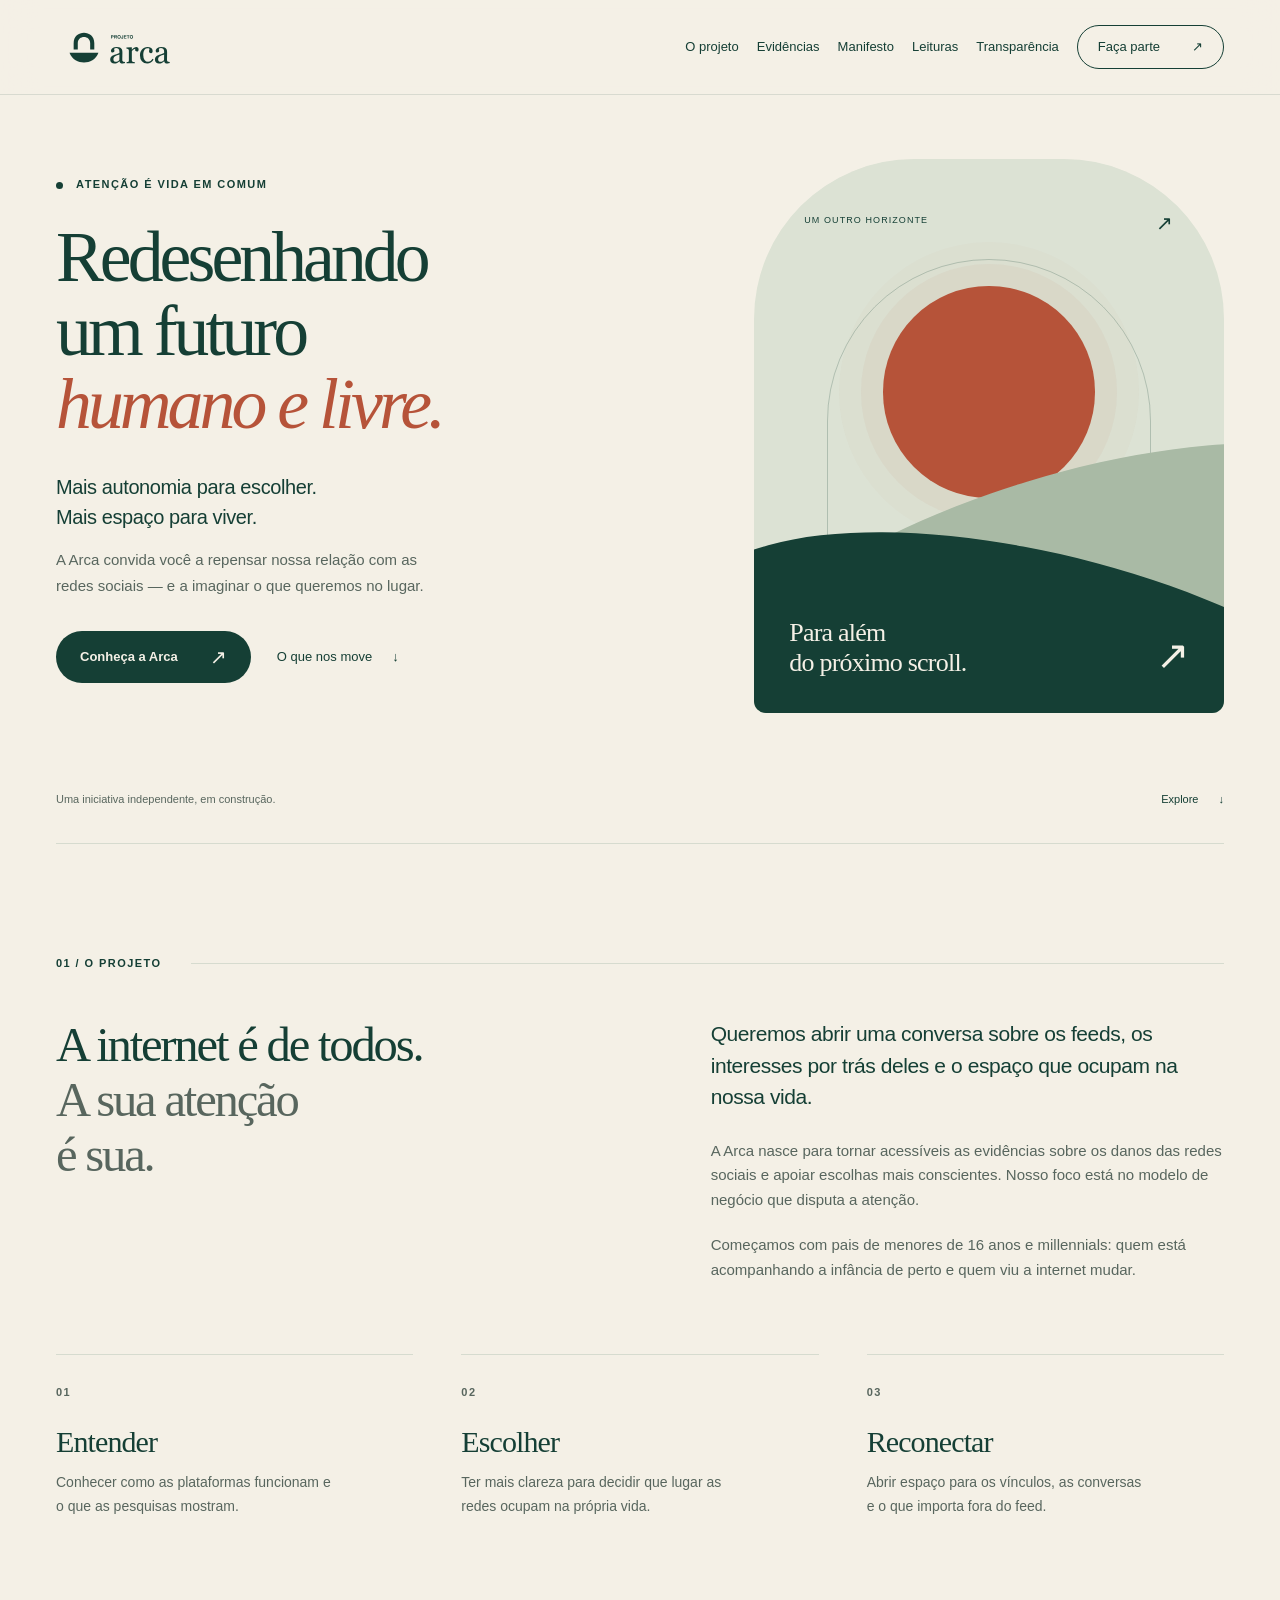
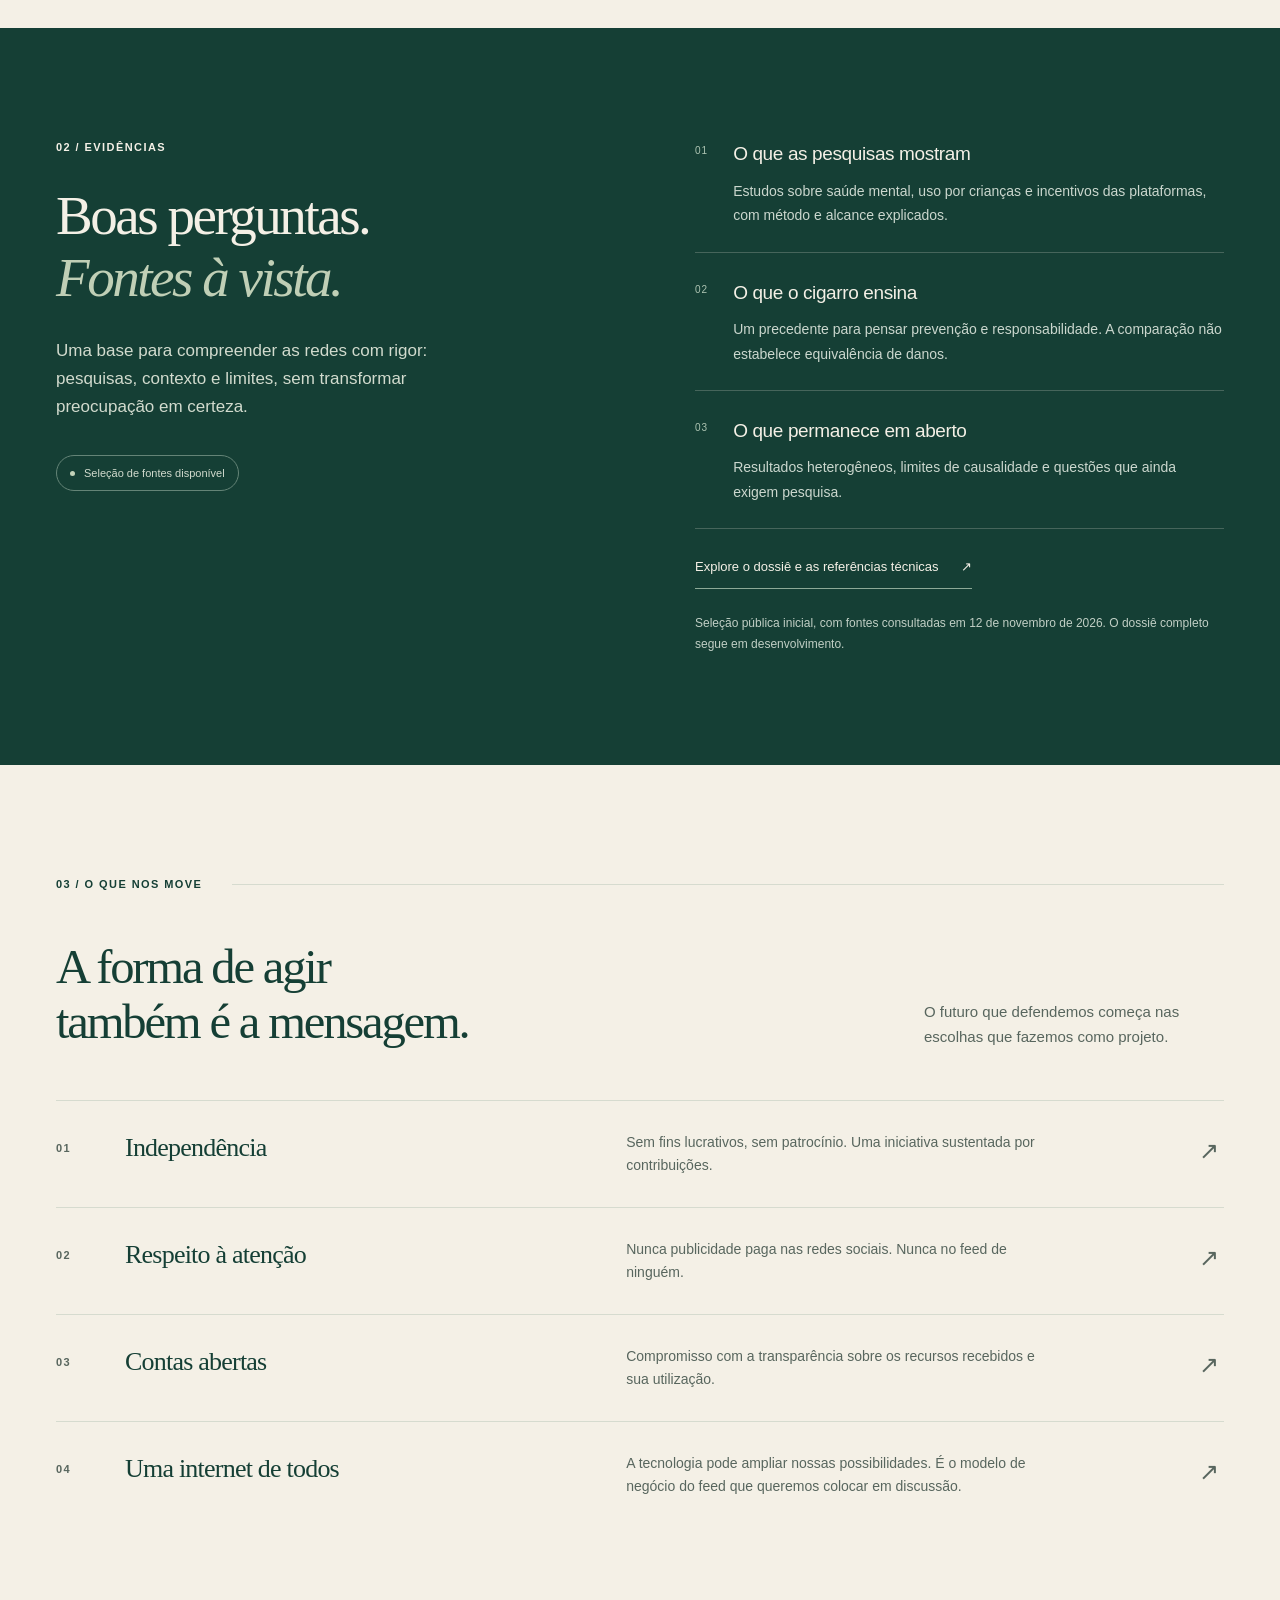
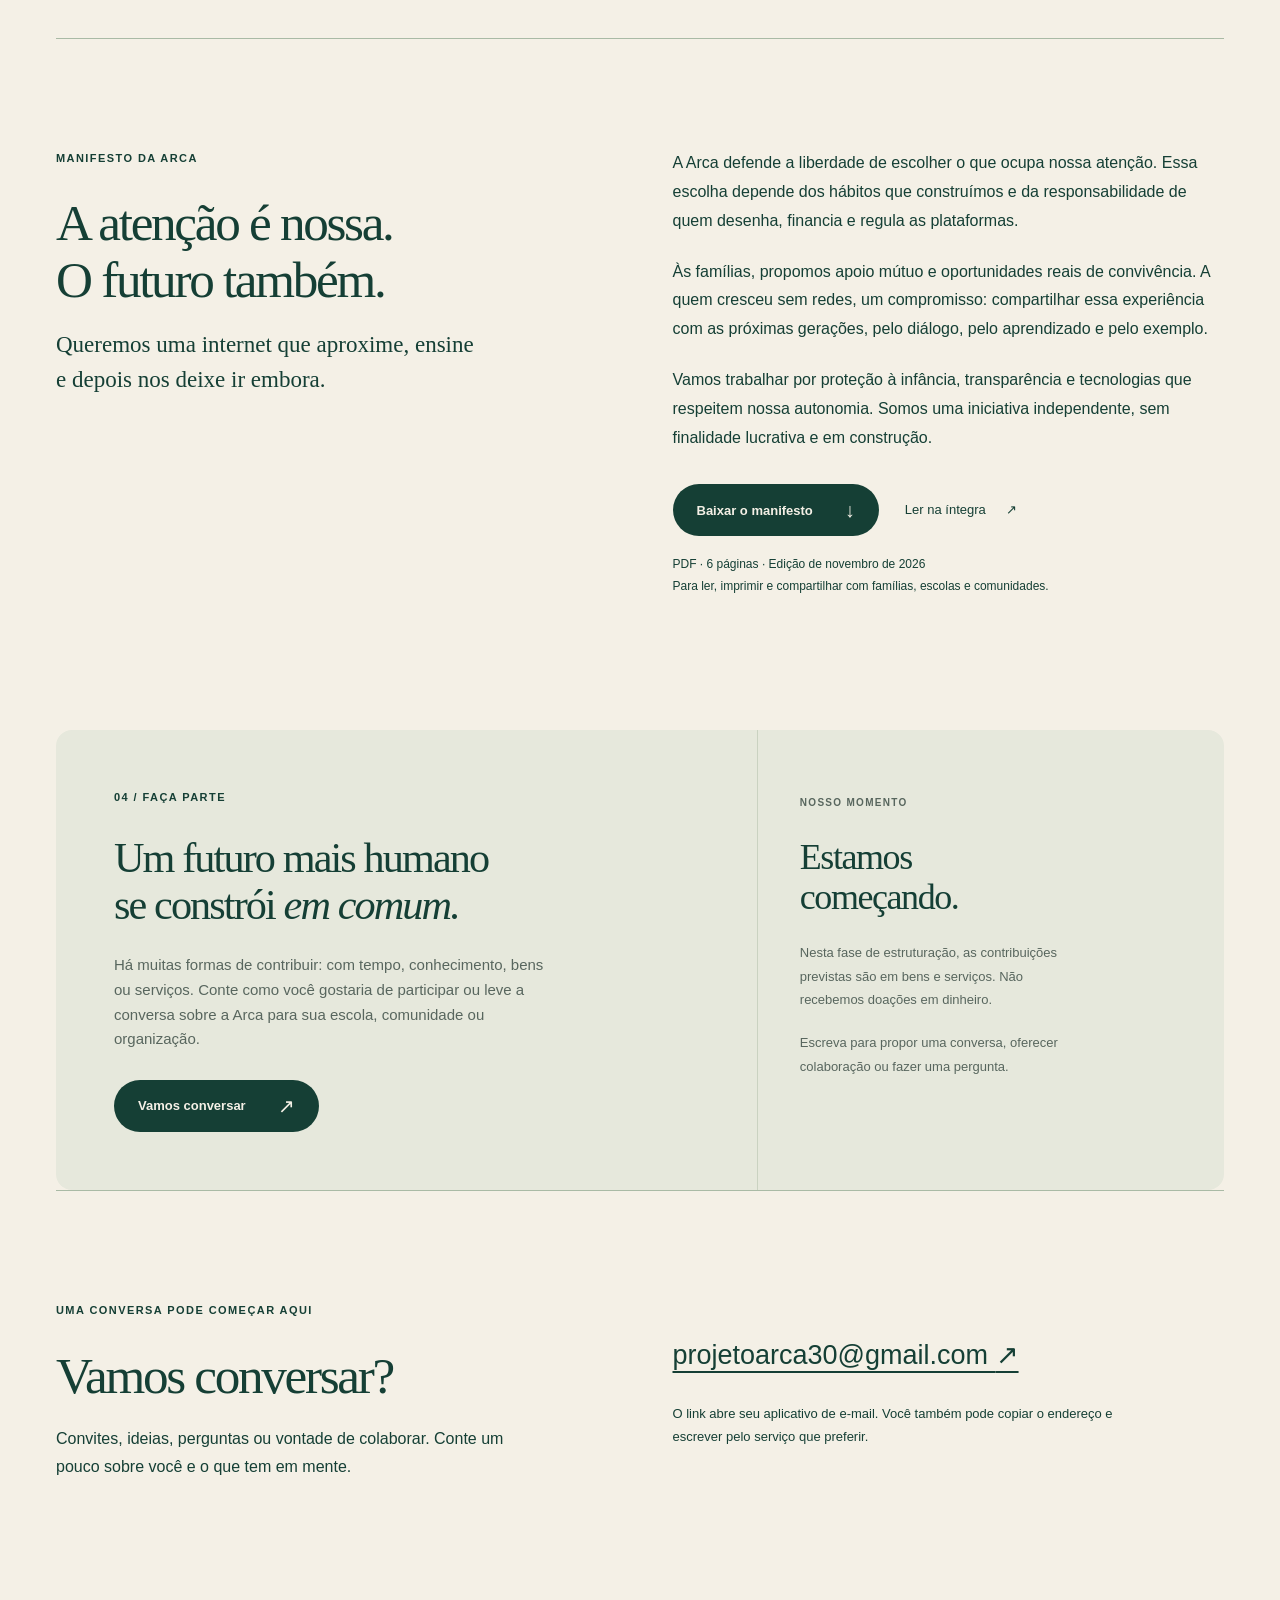
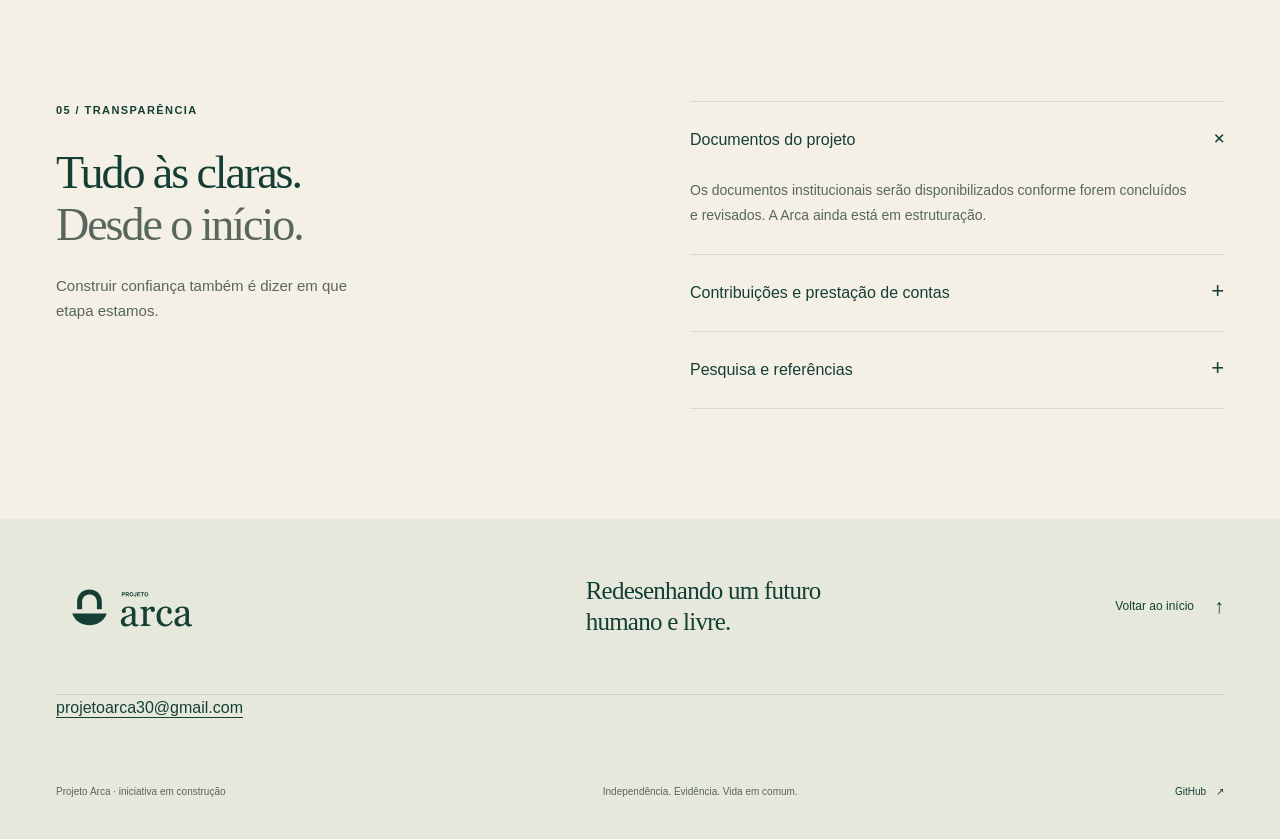
==== index.html @ 4dc93f16 "Publica fontes comentadas e paralelo cuidadoso com o tabaco" ====
<!doctype html>
<html lang="pt-BR">
<head>
<meta charset="utf-8">
<meta name="viewport" content="width=device-width, initial-scale=1">
<title>Projeto Arca — Um futuro humano e livre</title>
<meta name="description" content="Mais autonomia para escolher. Mais espaço para viver. Conheça o Projeto Arca, uma iniciativa sobre redes sociais, atenção e vida em comum.">
<meta property="og:title" content="Projeto Arca — Redesenhando um futuro humano e livre.">
<meta property="og:description" content="Mais autonomia para escolher. Mais espaço para viver. Uma conversa sobre redes sociais, atenção e vida em comum.">
<meta property="og:image" content="https://projetoarca.github.io/assets/capa-github.png">
<meta property="og:type" content="website">
<meta property="og:url" content="https://projetoarca.github.io/">
<meta name="theme-color" content="#153F35">
<link rel="canonical" href="https://projetoarca.github.io/">
<link rel="icon" href="assets/favicon.svg" type="image/svg+xml">
<link rel="stylesheet" href="assets/site.css">
<script src="assets/site.js" defer></script>
</head>
<body>
<a class="skip" href="#conteudo">Pular para o conteúdo</a>
<header class="header">
  <div class="wrap header-inner">
    <a class="brand" href="#topo" aria-label="Projeto Arca, início"><img src="assets/logo-verde.svg" alt="Projeto Arca" width="148" height="56"></a>
    <button class="menu-toggle" type="button" aria-expanded="false" aria-controls="nav">Menu <span aria-hidden="true">+</span></button>
    <nav id="nav" aria-label="Principal">
      <a href="#projeto">O projeto</a><a href="#evidencias">Evidências</a><a href="#manifesto">Manifesto</a><a href="leituras.html">Leituras</a><a href="#transparencia">Transparência</a><a class="nav-action" href="#participacao">Faça parte <span aria-hidden="true">↗</span></a>
    </nav>
  </div>
</header>
<main id="conteudo">
  <section class="hero wrap" id="topo" aria-labelledby="hero-title">
    <div class="hero-copy">
      <p class="eyebrow"><span class="dot" aria-hidden="true"></span> Atenção é vida em comum</p>
      <h1 id="hero-title">Redesenhando<br>um futuro<br><em>humano e livre.</em></h1>
      <p class="hero-intro">Mais autonomia para escolher.<br>Mais espaço para viver.</p>
      <p class="hero-description">A Arca convida você a repensar nossa relação com as redes sociais — e a imaginar o que queremos no lugar.</p>
      <div class="actions"><a class="button" href="#projeto">Conheça a Arca <span aria-hidden="true">↗</span></a><a class="text-link" href="#principios">O que nos move <span aria-hidden="true">↓</span></a></div>
    </div>
    <div class="hero-art" aria-hidden="true">
      <div class="art-top"><span>UM OUTRO HORIZONTE</span><span>↗</span></div>
      <div class="sun"></div><div class="arch"></div><div class="horizon horizon-back"></div><div class="horizon horizon-front"></div>
      <div class="art-bottom"><span>Para além<br>do próximo scroll.</span><span class="art-symbol">↗</span></div>
    </div>
    <div class="hero-bottom"><span>Uma iniciativa independente, em construção.</span><a href="#projeto" aria-label="Explore o projeto">Explore <span aria-hidden="true">↓</span></a></div>
  </section>

  <section class="intro section wrap" id="projeto" aria-labelledby="project-title">
    <div class="section-label"><span>01 / O projeto</span><span class="fine-line"></span></div>
    <div class="intro-grid"><h2 id="project-title">A internet é de todos.<br><span class="muted">A sua atenção<br>é sua.</span></h2>
    <div class="intro-copy"><p class="large-copy">Queremos abrir uma conversa sobre os feeds, os interesses por trás deles e o espaço que ocupam na nossa vida.</p><p>A Arca nasce para tornar acessíveis as evidências sobre os danos das redes sociais e apoiar escolhas mais conscientes. Nosso foco está no modelo de negócio que disputa a atenção.</p><p>Começamos com pais de menores de 16 anos e millennials: quem está acompanhando a infância de perto e quem viu a internet mudar.</p></div></div>
    <div class="approach"><div><span class="small-index">01</span><h3>Entender</h3><p>Conhecer como as plataformas funcionam e o que as pesquisas mostram.</p></div><div><span class="small-index">02</span><h3>Escolher</h3><p>Ter mais clareza para decidir que lugar as redes ocupam na própria vida.</p></div><div><span class="small-index">03</span><h3>Reconectar</h3><p>Abrir espaço para os vínculos, as conversas e o que importa fora do feed.</p></div></div>
  </section>

  <section class="evidence section" id="evidencias" aria-labelledby="evidence-title"><div class="wrap evidence-grid"><div><p class="eyebrow">02 / Evidências</p><h2 id="evidence-title">Boas perguntas.<br><em>Fontes à vista.</em></h2><p class="evidence-lead">Uma base para compreender as redes com rigor: pesquisas, contexto e limites, sem transformar preocupação em certeza.</p><span class="status"><span class="dot" aria-hidden="true"></span> Seleção de fontes disponível</span></div><div class="evidence-notes"><article><span>01</span><div><h3>O que as pesquisas mostram</h3><p>Estudos sobre saúde mental, uso por crianças e incentivos das plataformas, com método e alcance explicados.</p></div></article><article><span>02</span><div><h3>O que o cigarro ensina</h3><p>Um precedente para pensar prevenção e responsabilidade. A comparação não estabelece equivalência de danos.</p></div></article><article><span>03</span><div><h3>O que permanece em aberto</h3><p>Resultados heterogêneos, limites de causalidade e questões que ainda exigem pesquisa.</p></div></article><a class="reading-crosslink" href="evidencias.html">Explore o dossiê e as referências técnicas <span aria-hidden="true">↗</span></a><p class="evidence-footnote">Seleção pública inicial, com fontes consultadas em 12 de novembro de 2026. O dossiê completo segue em desenvolvimento.</p></div></div></section>

  <section class="principles section wrap" id="principios" aria-labelledby="principles-title">
    <div class="section-label"><span>03 / O que nos move</span><span class="fine-line"></span></div>
    <div class="principles-head"><h2 id="principles-title">A forma de agir<br>também é a mensagem.</h2><p>O futuro que defendemos começa nas escolhas que fazemos como projeto.</p></div>
    <div class="principle-list">
      <article><span class="small-index">01</span><h3>Independência</h3><p>Sem fins lucrativos, sem patrocínio. Uma iniciativa sustentada por contribuições.</p><span class="principle-mark" aria-hidden="true">↗</span></article>
      <article><span class="small-index">02</span><h3>Respeito à atenção</h3><p>Nunca publicidade paga nas redes sociais. Nunca no feed de ninguém.</p><span class="principle-mark" aria-hidden="true">↗</span></article>
      <article><span class="small-index">03</span><h3>Contas abertas</h3><p>Compromisso com a transparência sobre os recursos recebidos e sua utilização.</p><span class="principle-mark" aria-hidden="true">↗</span></article>
      <article><span class="small-index">04</span><h3>Uma internet de todos</h3><p>A tecnologia pode ampliar nossas possibilidades. É o modelo de negócio do feed que queremos colocar em discussão.</p><span class="principle-mark" aria-hidden="true">↗</span></article>
    </div>
  </section>

  <section class="manifesto-summary section wrap" id="manifesto" aria-labelledby="manifesto-title"><div class="manifesto-summary-heading"><p class="eyebrow">Manifesto da Arca</p><h2 id="manifesto-title">A atenção é nossa.<br>O futuro também.</h2><p class="manifesto-lead">Queremos uma internet que aproxime, ensine e depois nos deixe ir embora.</p></div><div class="manifesto-summary-copy"><p>A Arca defende a liberdade de escolher o que ocupa nossa atenção. Essa escolha depende dos hábitos que construímos e da responsabilidade de quem desenha, financia e regula as plataformas.</p><p>Às famílias, propomos apoio mútuo e oportunidades reais de convivência. A quem cresceu sem redes, um compromisso: compartilhar essa experiência com as próximas gerações, pelo diálogo, pelo aprendizado e pelo exemplo.</p><p>Vamos trabalhar por proteção à infância, transparência e tecnologias que respeitem nossa autonomia. Somos uma iniciativa independente, sem finalidade lucrativa e em construção.</p><div class="actions"><a class="button" href="downloads/manifesto-arca.pdf" download>Baixar o manifesto <span aria-hidden="true">↓</span></a><a class="text-link" href="manifesto.html">Ler na íntegra <span aria-hidden="true">↗</span></a></div><p class="download-info">PDF · 6 páginas · Edição de novembro de 2026<br>Para ler, imprimir e compartilhar com famílias, escolas e comunidades.</p></div></section>

  <section class="participation wrap" id="participacao" aria-labelledby="participation-title"><div class="participation-inner">
    <div class="participation-main"><p class="eyebrow">04 / Faça parte</p><h2 id="participation-title">Um futuro mais humano<br>se constrói <em>em comum.</em></h2><p>Há muitas formas de contribuir: com tempo, conhecimento, bens ou serviços. Conte como você gostaria de participar ou leve a conversa sobre a Arca para sua escola, comunidade ou organização.</p><a class="button" href="#contato">Vamos conversar <span aria-hidden="true">↗</span></a></div>
    <aside class="participation-note"><span class="note-label">NOSSO MOMENTO</span><h3>Estamos <br>começando.</h3><p>Nesta fase de estruturação, as contribuições previstas são em bens e serviços. Não recebemos doações em dinheiro.</p><p>Escreva para propor uma conversa, oferecer colaboração ou fazer uma pergunta.</p></aside>
  </div></section>


  <section class="contact section wrap" id="contato" aria-labelledby="contact-title"><div><p class="eyebrow">Uma conversa pode começar aqui</p><h2 id="contact-title">Vamos conversar?</h2><p>Convites, ideias, perguntas ou vontade de colaborar. Conte um pouco sobre você e o que tem em mente.</p></div><div class="contact-email"><a href="mailto:projetoarca30@gmail.com">projetoarca30@gmail.com <span aria-hidden="true">↗</span></a><p>O link abre seu aplicativo de e-mail. Você também pode copiar o endereço e escrever pelo serviço que preferir.</p></div></section>

  <section class="transparency section wrap" id="transparencia" aria-labelledby="transparency-title"><div class="transparency-grid"><div><p class="eyebrow">05 / Transparência</p><h2 id="transparency-title">Tudo às claras.<br><span class="muted">Desde o início.</span></h2><p>Construir confiança também é dizer em que etapa estamos.</p></div><div class="disclosures">
    <details open><summary>Documentos do projeto <span aria-hidden="true">+</span></summary><p>Os documentos institucionais serão disponibilizados conforme forem concluídos e revisados. A Arca ainda está em estruturação.</p></details>
    <details><summary>Contribuições e prestação de contas <span aria-hidden="true">+</span></summary><p>Os registros de contribuições e de prestação de contas serão publicados conforme forem concluídos e revisados. Nesta fase, não há recebimento de dinheiro.</p></details>
    <details><summary>Pesquisa e referências <span aria-hidden="true">+</span></summary><p>A <a href="evidencias.html">seleção pública de evidências</a> apresenta referências técnicas, métodos e limitações. O dossiê completo segue em desenvolvimento.</p></details>
  </div></div></section>
</main>
<footer class="footer"><div class="wrap"><div class="footer-top"><a class="footer-brand" href="#topo" aria-label="Projeto Arca, voltar ao início"><img src="assets/logo-verde.svg" width="188" height="71" alt="Projeto Arca"></a><p>Redesenhando um futuro<br>humano e livre.</p><a class="back-top" href="#topo">Voltar ao início <span aria-hidden="true">↑</span></a></div><div class="footer-contact"><a href="mailto:projetoarca30@gmail.com">projetoarca30@gmail.com</a></div><div class="footer-bottom"><span>Projeto Arca · iniciativa em construção</span><span>Independência. Evidência. Vida em comum.</span><a href="https://github.com/projetoarca">GitHub <span aria-hidden="true">↗</span></a></div></div></footer>
</body>
</html>
---- assets/site.css ----
:root{--green:#153f35;--paper:#f4f0e6;--sage:#a9baa5;--clay:#b65339;--ink:#202e29;--muted:#58665e;--line:#d6dbcf;--display:Georgia,'Times New Roman',serif;--body:Arial,Helvetica,sans-serif}
*{box-sizing:border-box}html{scroll-behavior:smooth;scroll-padding-top:110px}body{margin:0;background:var(--paper);color:var(--green);font:16px/1.65 var(--body);-webkit-font-smoothing:antialiased}::selection{background:var(--sage);color:var(--green)}a{color:inherit;text-decoration:none}button{font:inherit}img{max-width:100%;display:block}p,h1,h2,h3{margin:0}p+p{margin-top:20px}h1,h2,h3{font-weight:400}h1,h2{font-family:var(--display)}em{font-weight:400}.wrap{width:min(1280px,calc(100% - 112px));margin-inline:auto}.section{padding-block:110px}.eyebrow,.section-label,.small-index,.note-label{font-size:11px;font-weight:700;letter-spacing:.13em;text-transform:uppercase}.eyebrow{margin-bottom:28px}.dot{display:inline-block;width:7px;height:7px;border-radius:50%;background:currentColor;margin-right:9px;vertical-align:middle}h2{font-size:clamp(36px,3.8vw,55px);line-height:1.13;letter-spacing:-.045em}.muted{color:var(--muted)}:focus-visible{outline:3px solid var(--clay);outline-offset:6px}.skip{position:fixed;left:16px;top:-100px;z-index:100;background:var(--green);color:var(--paper);padding:14px 20px}.skip:focus{top:16px}.header{position:sticky;top:0;z-index:20;background:rgba(244,240,230,.94);backdrop-filter:blur(18px);border-bottom:1px solid rgba(21,63,53,.12)}.header-inner{height:94px;display:flex;align-items:center;justify-content:space-between;gap:24px}.brand img{width:142px;height:auto}.header nav{display:flex;align-items:center;gap:32px;font-size:13px}.header nav a{min-height:44px;display:flex;align-items:center;position:relative}.header nav a:not(.nav-action):after{content:'';position:absolute;bottom:7px;left:0;right:0;height:1px;background:var(--green);transform:scaleX(0);transform-origin:left;transition:transform .2s}.header nav a:hover:after{transform:scaleX(1)}.nav-action{gap:32px;border:1px solid var(--green);border-radius:100px;padding:0 20px;transition:background .2s,color .2s}.nav-action:hover{background:var(--green);color:var(--paper)}.menu-toggle{display:none}
.hero{padding-top:64px;display:grid;grid-template-columns:1.38fr 1fr;gap:0 50px}.hero-copy{padding:16px 0 30px}.hero h1{font-size:clamp(52px,5.6vw,82px);line-height:1.025;letter-spacing:-.055em;margin-bottom:30px}.hero h1 em{color:var(--clay);white-space:nowrap}.hero-intro{font-size:20px;line-height:1.5;letter-spacing:-.02em}.hero-description{font-size:15px;line-height:1.75;color:var(--muted);max-width:390px;margin-top:15px}.actions{display:flex;align-items:center;flex-wrap:wrap;gap:26px;margin-top:32px}.button{display:inline-flex;align-items:center;justify-content:space-between;gap:32px;min-height:52px;padding:14px 24px;border-radius:100px;background:var(--green);color:var(--paper);font-size:13px;font-weight:700;transition:background .2s,transform .2s}.button span{font-size:20px;font-weight:400;line-height:1}.button:hover{background:#245747;transform:translateY(-2px)}.text-link{font-size:13px;display:inline-flex;align-items:center;gap:20px;min-height:48px;border-bottom:1px solid transparent}.text-link:hover{border-color:var(--green)}.hero-art{min-height:550px;position:relative;isolation:isolate;overflow:hidden;border-radius:160px 160px 12px 12px;background:#dce2d4}.art-top{position:absolute;top:54px;left:50px;right:50px;display:flex;justify-content:space-between;font-size:9px;letter-spacing:.12em}.art-top>span:last-child{font-size:20px;line-height:1}.sun{position:absolute;width:45%;aspect-ratio:1;top:23%;left:27.5%;background:var(--clay);border-radius:50%;box-shadow:0 0 0 22px rgba(182,83,57,.05),0 0 0 44px rgba(182,83,57,.025)}.arch{position:absolute;top:18%;width:69%;height:65%;left:15.5%;border:1px solid rgba(21,63,53,.22);border-radius:200px 200px 0 0}.horizon{position:absolute;width:165%;height:55%;border-radius:50% 50% 0 0;bottom:-12%;left:-15%;transform:rotate(-17deg);background:var(--sage)}.horizon-front{background:var(--green);bottom:-27%;left:-18%;transform:rotate(15deg)}.art-bottom{position:absolute;bottom:35px;left:35px;right:35px;color:var(--paper);display:flex;align-items:end;justify-content:space-between;font:26px/1.15 var(--display);letter-spacing:-.03em}.art-symbol{font:40px var(--body)}.hero-bottom{grid-column:1/-1;display:flex;justify-content:space-between;align-items:center;margin-top:42px;padding-block:22px;border-bottom:1px solid var(--line);color:var(--muted);font-size:11px}.hero-bottom a{display:flex;align-items:center;gap:20px;min-height:44px;color:var(--green)}
.section-label{display:flex;align-items:center;gap:30px;margin-bottom:46px}.fine-line{height:1px;flex:1;background:var(--line)}.intro-grid{display:grid;grid-template-columns:1.1fr 1fr;gap:90px}.intro-copy p{color:var(--muted);font-size:15px;max-width:530px}.intro-copy .large-copy{font-size:21px;line-height:1.5;letter-spacing:-.02em;color:var(--green);margin-bottom:26px}.approach{display:grid;grid-template-columns:repeat(3,1fr);gap:48px;margin-top:72px}.approach>div{border-top:1px solid var(--line);padding-top:23px}.small-index{color:var(--muted)}.approach h3{font:30px var(--display);letter-spacing:-.03em;margin:20px 0 12px}.approach p{max-width:280px;font-size:14px;line-height:1.7;color:var(--muted)}
.evidence{background:var(--green);color:var(--paper);position:relative}.evidence-grid{display:grid;grid-template-columns:1fr 1fr;gap:110px}.evidence h2{font-size:clamp(42px,4.3vw,64px)}.evidence h2 em{color:#c0cfb6}.evidence-lead{margin-top:28px;font-size:17px;color:#d2dbce;max-width:400px}.status{display:inline-flex;align-items:center;border:1px solid #648477;color:#d2dbce;padding:8px 13px;border-radius:50px;font-size:11px;margin-top:34px}.status .dot{color:#c2d2b9;width:5px;height:5px}.evidence-notes article{display:flex;gap:25px;padding:24px 0;border-bottom:1px solid #46655b}.evidence-notes article:first-child{padding-top:0}.evidence-notes article>span{font-size:10px;letter-spacing:.1em;color:#adc4b2;padding-top:5px}.evidence-notes h3{font-size:19px;margin-bottom:9px;letter-spacing:-.02em}.evidence-notes p{font-size:14px;line-height:1.75;color:#cbd7ce}.evidence-notes .evidence-footnote{font-size:12px;color:#c1cfc5;margin-top:24px}.evidence :focus-visible{outline-color:var(--paper)}
.principles-head{display:flex;justify-content:space-between;gap:70px;align-items:end;margin-bottom:50px}.principles-head>p{font-size:15px;max-width:300px;color:var(--muted)}.principle-list article{display:grid;grid-template-columns:45px 1fr 1.15fr 25px;align-items:start;gap:24px;padding:30px 0;border-top:1px solid var(--line)}.principle-list .small-index{padding-top:8px}.principle-list h3{font:26px/1.3 var(--display);letter-spacing:-.03em}.principle-list p{font-size:14px;color:var(--muted);max-width:430px}.principle-mark{font-size:24px;color:var(--muted)}
.participation-inner{display:grid;grid-template-columns:1.5fr 1fr;border-radius:16px;overflow:hidden;background:#e6e8dc}.participation-main{padding:58px}.participation-main h2{font-size:clamp(34px,3.3vw,46px)}.participation-main>p:not(.eyebrow){font-size:15px;color:var(--muted);max-width:440px;margin:24px 0 28px}.participation-note{padding:58px 42px;border-left:1px solid #cad2c1}.note-label{color:var(--muted);font-size:10px}.participation-note h3{font:36px/1.1 var(--display);letter-spacing:-.04em;margin:24px 0}.participation-note p{font-size:13px;line-height:1.8;color:var(--muted);max-width:290px}
.transparency-grid{display:grid;grid-template-columns:1fr 1fr;gap:100px}.transparency h2{font-size:clamp(36px,3.6vw,50px)}.transparency h2+p{margin-top:23px;font-size:15px;max-width:330px;color:var(--muted)}.disclosures{border-top:1px solid var(--line)}details{border-bottom:1px solid var(--line)}summary{padding:25px 0;cursor:pointer;display:flex;justify-content:space-between;gap:24px;font-size:16px;list-style:none}summary::-webkit-details-marker{display:none}summary span{font-size:22px;line-height:1;transition:transform .2s}details[open] summary span{transform:rotate(45deg)}details p{font-size:14px;line-height:1.8;color:var(--muted);padding:0 35px 25px 0}
.footer{background:#e6e8dc}.footer-top{display:grid;grid-template-columns:1fr 1fr auto;gap:35px;align-items:center;padding:55px 0;border-bottom:1px solid #c9d1c1}.footer-brand img{width:170px;height:auto}.footer-top p{font:25px/1.25 var(--display);letter-spacing:-.03em}.back-top{display:flex;align-items:center;gap:20px;font-size:12px;min-height:44px}.back-top span{font-size:20px}.footer-bottom{display:flex;align-items:center;justify-content:space-between;gap:25px;padding:25px 0;font-size:10px;color:var(--muted)}.footer-bottom a{min-height:44px;display:flex;align-items:center;gap:10px;color:var(--green)}
@media(min-width:1600px){.hero-art{min-height:610px}.hero h1{font-size:88px}}
@media(max-width:1050px){.wrap{width:calc(100% - 64px)}.header nav{gap:22px}.hero{gap:0 30px;grid-template-columns:1.3fr 1fr}.hero h1{font-size:clamp(48px,5.6vw,60px)}.hero-art{min-height:540px}.art-top{left:30px;right:30px;font-size:8px}.intro-grid,.evidence-grid,.transparency-grid{gap:50px}.participation-main{padding:40px}.participation-note{padding:40px 30px}.principle-list article{grid-template-columns:30px 1fr 1.2fr 20px;gap:16px}}
@media(max-width:760px){html{scroll-padding-top:90px}.wrap{width:calc(100% - 40px)}.section{padding-block:72px}.header-inner{height:76px}.brand img{width:120px}.header nav{gap:14px;font-size:11px;flex-wrap:wrap;justify-content:flex-end}.header nav .nav-action{padding:0 13px;gap:12px}.hero{padding-top:36px;grid-template-columns:1fr;gap:30px}.hero-copy{padding-top:8px;padding-bottom:0}.hero h1{font-size:clamp(44px,8.5vw,66px)}.hero .eyebrow{font-size:9px;margin-bottom:24px}.hero-intro{font-size:19px}.hero-description{font-size:15px;max-width:430px}.actions{gap:24px;margin-top:26px}.hero-art{min-height:360px;border-radius:130px 130px 10px 10px;width:min(100%,480px);justify-self:center}.art-top{top:35px;left:50px;right:50px}.sun{width:32%;left:34%;top:25%}.arch{top:17%;width:55%;left:22.5%;height:70%}.horizon-back{bottom:-18%}.horizon-front{bottom:-34%}.art-bottom{font-size:25px;bottom:25px;left:30px;right:30px}.hero-bottom{margin-top:0;padding-block:12px;font-size:10px;gap:25px}.hero-bottom>span{max-width:210px}.section-label{margin-bottom:32px;font-size:10px}.intro-grid,.evidence-grid,.transparency-grid{grid-template-columns:1fr;gap:32px}.intro h2{font-size:40px}.intro-copy .large-copy{font-size:20px}.approach{gap:20px;margin-top:42px}.approach h3{font-size:25px}.approach p{font-size:13px}.evidence-grid{gap:48px}.evidence h2{font-size:48px}.evidence-lead{font-size:16px}.principles-head{display:block;margin-bottom:36px}.principles-head>p{margin-top:24px;max-width:400px}.principle-list article{grid-template-columns:25px 1fr 20px;gap:15px;padding-block:25px}.principle-list h3{font-size:25px}.principle-list p{grid-column:2;grid-row:2}.principle-mark{grid-column:3;grid-row:1}.participation-inner{grid-template-columns:1fr}.participation-main{padding:36px 28px}.participation-main h2{font-size:37px}.participation-note{border-left:0;border-top:1px solid #cad2c1;padding:30px 28px}.participation-note h3{font-size:30px}.participation-note h3 br{display:none}.participation-note p{max-width:100%}.footer-top{grid-template-columns:1fr auto;padding:36px 0;gap:25px}.footer-top p{grid-column:1/-1;grid-row:2;font-size:24px}.footer-brand img{width:140px}.footer-bottom{flex-wrap:wrap;gap:5px 20px;padding:20px 0}.footer-bottom>span:nth-child(2){display:none}}
@media(max-width:560px){.header-inner{flex-wrap:wrap;height:auto;min-height:76px;padding-block:12px;gap:4px}.header nav{width:100%;justify-content:space-between;border-top:1px solid var(--line);margin-top:10px;padding-top:8px;font-size:11px;gap:4px}.js .menu-toggle{display:flex;align-items:center;gap:18px;min-height:44px;padding:0 4px;border:0;background:none;color:var(--green);font-size:13px}.menu-toggle span{font-size:24px;line-height:1;transition:transform .2s}.menu-toggle[aria-expanded=true] span{transform:rotate(45deg)}.js .header nav{display:none}.js .header nav.is-open{display:flex;align-items:stretch;flex-direction:column;padding-bottom:12px;gap:4px}.js .header nav a{padding:4px 12px;font-size:14px}.js .header nav .nav-action{margin-top:8px;align-self:start;padding:0 20px;gap:30px}.hero h1{font-size:clamp(39px,10.5vw,58px)}.hero h1 em{white-space:normal}.hero-art{min-height:330px}.hero-bottom a{gap:10px}.approach{grid-template-columns:1fr;gap:24px}.approach>div{display:grid;grid-template-columns:30px 1fr;gap:8px 15px;padding-top:20px}.approach .small-index{padding-top:8px}.approach h3{margin:0}.approach p{grid-column:2;max-width:100%;font-size:14px}.participation-main h2{font-size:32px}.footer-brand img{width:125px}.back-top{gap:10px;font-size:11px}}
@media(prefers-reduced-motion:reduce){html{scroll-behavior:auto}*,*:before,*:after{animation:none!important;transition:none!important}.button:hover{transform:none}}
/* Leituras: a mesma identidade, em ritmo de biblioteca. */
.header nav a[aria-current="page"]:after{transform:scaleX(1)}
.reading-crosslink{display:inline-flex;align-items:center;gap:22px;min-height:44px;font-size:13px;color:var(--paper);margin-top:16px;border-bottom:1px solid #8da997}.reading-crosslink:hover{color:#d3dfc7}
.reading-hero{padding-top:30px;padding-bottom:54px}.reading-back{display:inline-flex;min-height:44px;align-items:center;font-size:12px;color:var(--muted);margin-bottom:36px}.reading-back:hover{text-decoration:underline}.reading-hero .eyebrow{margin-bottom:22px}.reading-hero h1{font-size:clamp(46px,5.8vw,82px);line-height:1.06;letter-spacing:-.055em}.reading-hero h1 em{color:var(--clay)}.reading-intro{display:grid;grid-template-columns:1fr 1fr;gap:70px;margin-top:38px;max-width:1000px}.reading-intro>p:first-child{font-size:23px;line-height:1.45;letter-spacing:-.025em}.reading-intro>p+p{margin:0;font-size:15px;color:var(--muted)}
.affiliate-note{display:grid;grid-template-columns:210px 1fr;gap:28px;background:#e6e8dc;padding:28px 32px;border-radius:10px}.affiliate-note>.note-label{padding-top:4px}.affiliate-note strong{font-size:16px;font-weight:600}.affiliate-note p{font-size:13px;line-height:1.8;max-width:800px;margin-top:8px;color:var(--muted)}.reading-catalog{padding-top:70px;padding-bottom:60px}.reading-catalog .section-label h2{font:700 11px/1.5 var(--body);letter-spacing:.13em;text-transform:uppercase}.book-grid{display:grid;grid-template-columns:1fr 1fr;gap:28px}.book-card{padding:34px 36px 26px;border:1px solid var(--line);border-radius:12px;display:flex;flex-direction:column;background:#f8f5ed}.book-top{display:flex;align-items:center;justify-content:space-between;gap:25px;margin-bottom:30px}.book-number{font:48px/1 var(--display);letter-spacing:-.06em;color:var(--clay)}.book-top .eyebrow{margin:0;font-size:9px;text-align:right;color:var(--muted)}.book-author{font-size:12px;letter-spacing:.07em;text-transform:uppercase;font-weight:700;margin-bottom:12px}.book-card h3{font:34px/1.15 var(--display);letter-spacing:-.04em;max-width:450px;text-wrap:balance}.original-title{font-size:12px;line-height:1.65;color:var(--muted);margin-top:15px;max-width:410px}.book-description{font-size:15px;line-height:1.8;margin-top:24px}.book-why{padding:22px 0 26px;flex:1}.book-why .note-label{font-size:9px}.book-why p{font-size:13px;color:var(--muted);margin-top:8px;line-height:1.75}.book-editions{border-top:1px solid var(--line)}.book-editions a{display:flex;align-items:center;justify-content:space-between;gap:20px;padding:16px 0;border-bottom:1px solid var(--line);transition:padding .18s,color .18s}.book-editions a:hover{padding-inline:8px;color:#245747}.book-editions strong{display:block;font-size:13px;font-weight:600}.book-editions small{display:block;font-size:11px;color:var(--muted);margin-top:2px}.book-editions a>span:last-child{font-size:24px}.publisher-link{font-size:11px;color:var(--muted);display:inline-flex;align-items:center;gap:14px;align-self:start;min-height:44px;margin-top:10px}.publisher-link:hover{text-decoration:underline}.availability-note{font-size:12px;line-height:1.8;color:var(--muted);max-width:900px;margin-top:24px}.reading-extra{display:grid;grid-template-columns:1fr 1fr;gap:70px;padding:44px;background:var(--green);color:var(--paper);border-radius:12px}.reading-extra h2{font-size:clamp(34px,3vw,44px)}.reading-extra .eyebrow{font-size:9px;color:#c0cfb6}.reading-extra>div>p:not(.eyebrow){font-size:15px;color:#d2dbce}.reading-extra .text-link{margin-top:22px;border-color:#8da997}.reading-extra :focus-visible{outline-color:var(--paper)}.resource-language{display:block;color:#c0cfb6;font-size:10px;margin-top:12px}.reading-perspective{padding-block:48px 70px;max-width:850px}.reading-perspective p{font-size:13px;color:var(--muted);margin-top:14px;line-height:1.8}.reading-perspective a{text-decoration:underline;text-underline-offset:3px}
@media(max-width:1050px){.header nav{gap:18px}.affiliate-note{grid-template-columns:170px 1fr}.book-card{padding:28px}.book-card h3{font-size:30px}.reading-extra{gap:35px;padding:36px}}
@media(max-width:760px){.reading-hero{padding-top:18px;padding-bottom:36px}.reading-back{margin-bottom:25px}.reading-hero h1{font-size:clamp(40px,8vw,60px)}.reading-intro{grid-template-columns:1fr;gap:20px;margin-top:28px}.reading-intro>p:first-child{font-size:21px}.affiliate-note{display:block;padding:24px}.affiliate-note>div{margin-top:10px}.reading-catalog{padding-top:44px}.book-grid{grid-template-columns:1fr;gap:20px}.book-card{padding:28px}.book-card h3{font-size:32px}.book-top{margin-bottom:26px}.reading-extra{grid-template-columns:1fr;padding:30px 25px;gap:28px}.reading-perspective{padding-block:35px 55px}.header nav{gap:12px}.reading-catalog .section-label{gap:18px}.reading-catalog .section-label>span:last-child{white-space:nowrap}}
@media(max-width:360px){.book-card{padding:22px}.book-card h3{font-size:28px}.book-top{gap:14px}.book-top .eyebrow{font-size:8px}.reading-hero h1{font-size:38px}.reading-catalog .section-label h2{font-size:10px}}


/* Manifesto e contato */
.manifesto-summary{display:grid;grid-template-columns:1fr 1fr;gap:65px;border-top:1px solid #a9baa5}.manifesto-summary h2{font:clamp(35px,4vw,56px)/1.1 Georgia,serif;margin:20px 0}.manifesto-lead{font:23px/1.5 Georgia,serif;max-width:420px}.manifesto-summary-copy>p{line-height:1.8;margin:0 0 22px}.manifesto-summary .actions{flex-wrap:wrap}.download-info{font-size:12px;margin-top:18px!important}.contact{display:grid;grid-template-columns:1fr 1fr;gap:65px;border-top:1px solid #a9baa5}.contact h2{font:clamp(35px,4vw,56px)/1.1 Georgia,serif;margin:20px 0}.contact p{line-height:1.75;max-width:450px}.contact-email{align-self:center}.contact-email>a{font-size:clamp(18px,2.2vw,27px);overflow-wrap:anywhere;text-decoration:underline;text-underline-offset:7px}.contact-email p{font-size:13px;margin-top:25px}.footer-contact{padding:0 0 24px;overflow-wrap:anywhere}.footer-contact a{text-decoration:underline;text-underline-offset:4px}.header nav{gap:18px}@media(max-width:950px){.header nav{gap:12px;font-size:12px}}@media(max-width:760px){.manifesto-summary,.contact{grid-template-columns:1fr;gap:26px}.manifesto-summary .actions{gap:20px}.manifesto-lead{font-size:21px}}

/* Dossiê de evidências */
.research-hero{padding:65px 0 45px}.research-hero h1{font:clamp(42px,6vw,78px)/1.08 Georgia,serif;letter-spacing:-.035em;margin:24px 0}.research-hero h1 em{color:#b65339;font-weight:normal}.research-intro{font-size:19px;line-height:1.7;max-width:780px}.research-date{font-size:12px;margin-top:25px}.research-nav{display:flex;flex-wrap:wrap;gap:12px 28px;border-block:1px solid #a9baa5;padding-block:20px;font-size:13px}.research-nav a{text-decoration:underline;text-underline-offset:5px}.research-section{padding-block:70px}.research-section h2,.tobacco-section h2{font:clamp(30px,4vw,48px)/1.15 Georgia,serif;margin:15px 0 30px;letter-spacing:-.025em}.research-columns{display:grid;grid-template-columns:1fr 1fr;gap:45px}.evidence-page p{line-height:1.8}.evidence-page p a,.source-links a{text-decoration:underline;text-underline-offset:3px}.research-key{border-left:3px solid #b65339;padding:20px 28px;background:#e9e9df;margin-top:32px}.research-key p{margin:8px 0 0}.tobacco-section{background:#153f35;color:#f4f0e6;padding:65px 0}.tobacco-section .eyebrow{color:#c7d2bc}.tobacco-lead{font:22px/1.6 Georgia,serif;max-width:820px}.comparison-grid{display:grid;grid-template-columns:1fr 1fr;gap:25px;margin-top:35px}.comparison-grid article{padding:30px;border:1px solid #82998c;border-radius:12px}.comparison-grid h3{font:28px/1.2 Georgia,serif;margin:20px 0}.comparison-grid p{font-size:15px}.tobacco-data{display:grid;grid-template-columns:1fr 1fr;gap:45px;border-top:1px solid #82998c;margin-top:40px;padding-top:32px}.tobacco-data h3{font:45px/1.2 Georgia,serif;margin:15px 0}.tobacco-data>p{align-self:center;font-size:14px}.sources-grid{display:grid;grid-template-columns:1fr 1fr;gap:24px;margin-top:35px;align-items:start}.source-card{border:1px solid #b8c3b7;border-radius:12px;padding:30px;scroll-margin-top:110px}.source-top{display:flex;gap:20px;align-items:center}.source-num{font:25px Georgia,serif;color:#b65339}.source-tag{text-transform:uppercase;letter-spacing:.09em;font-size:10px;font-weight:700}.source-card h3{font:29px/1.2 Georgia,serif;margin:22px 0 14px}.source-card p{font-size:14px}.source-ref{font-size:12px!important;color:#536558}.source-limit{background:#e9e9df;padding:18px 20px;border-radius:6px;margin:22px 0}.source-limit strong{font-size:12px}.source-limit p{margin:7px 0 0}.source-card details{border-top:1px solid #b8c3b7;padding-top:16px}.source-card summary,.research-method summary{cursor:pointer;font-size:14px;font-weight:600;line-height:1.6}.source-links{display:flex;flex-wrap:wrap;gap:15px;margin-top:24px;font-size:13px}.research-method{display:grid;grid-template-columns:1fr 1.3fr;gap:50px;border-top:1px solid #a9baa5}.research-method details{padding:18px 0;border-bottom:1px solid #b8c3b7}.research-method details p{font-size:14px}.research-method>div>p:first-child{margin-top:0}.evidence-page section{scroll-margin-top:100px}@media(max-width:760px){.research-hero{padding-top:30px}.research-hero h1{font-size:43px}.research-intro{font-size:17px}.research-columns,.comparison-grid,.sources-grid,.tobacco-data,.research-method{grid-template-columns:1fr;gap:22px}.research-section{padding-block:45px}.tobacco-section{padding-block:45px}.source-card,.comparison-grid article{padding:24px}.source-card h3{font-size:27px}.research-key{padding:18px}.research-nav{gap:16px 22px}.tobacco-lead{font-size:20px}}
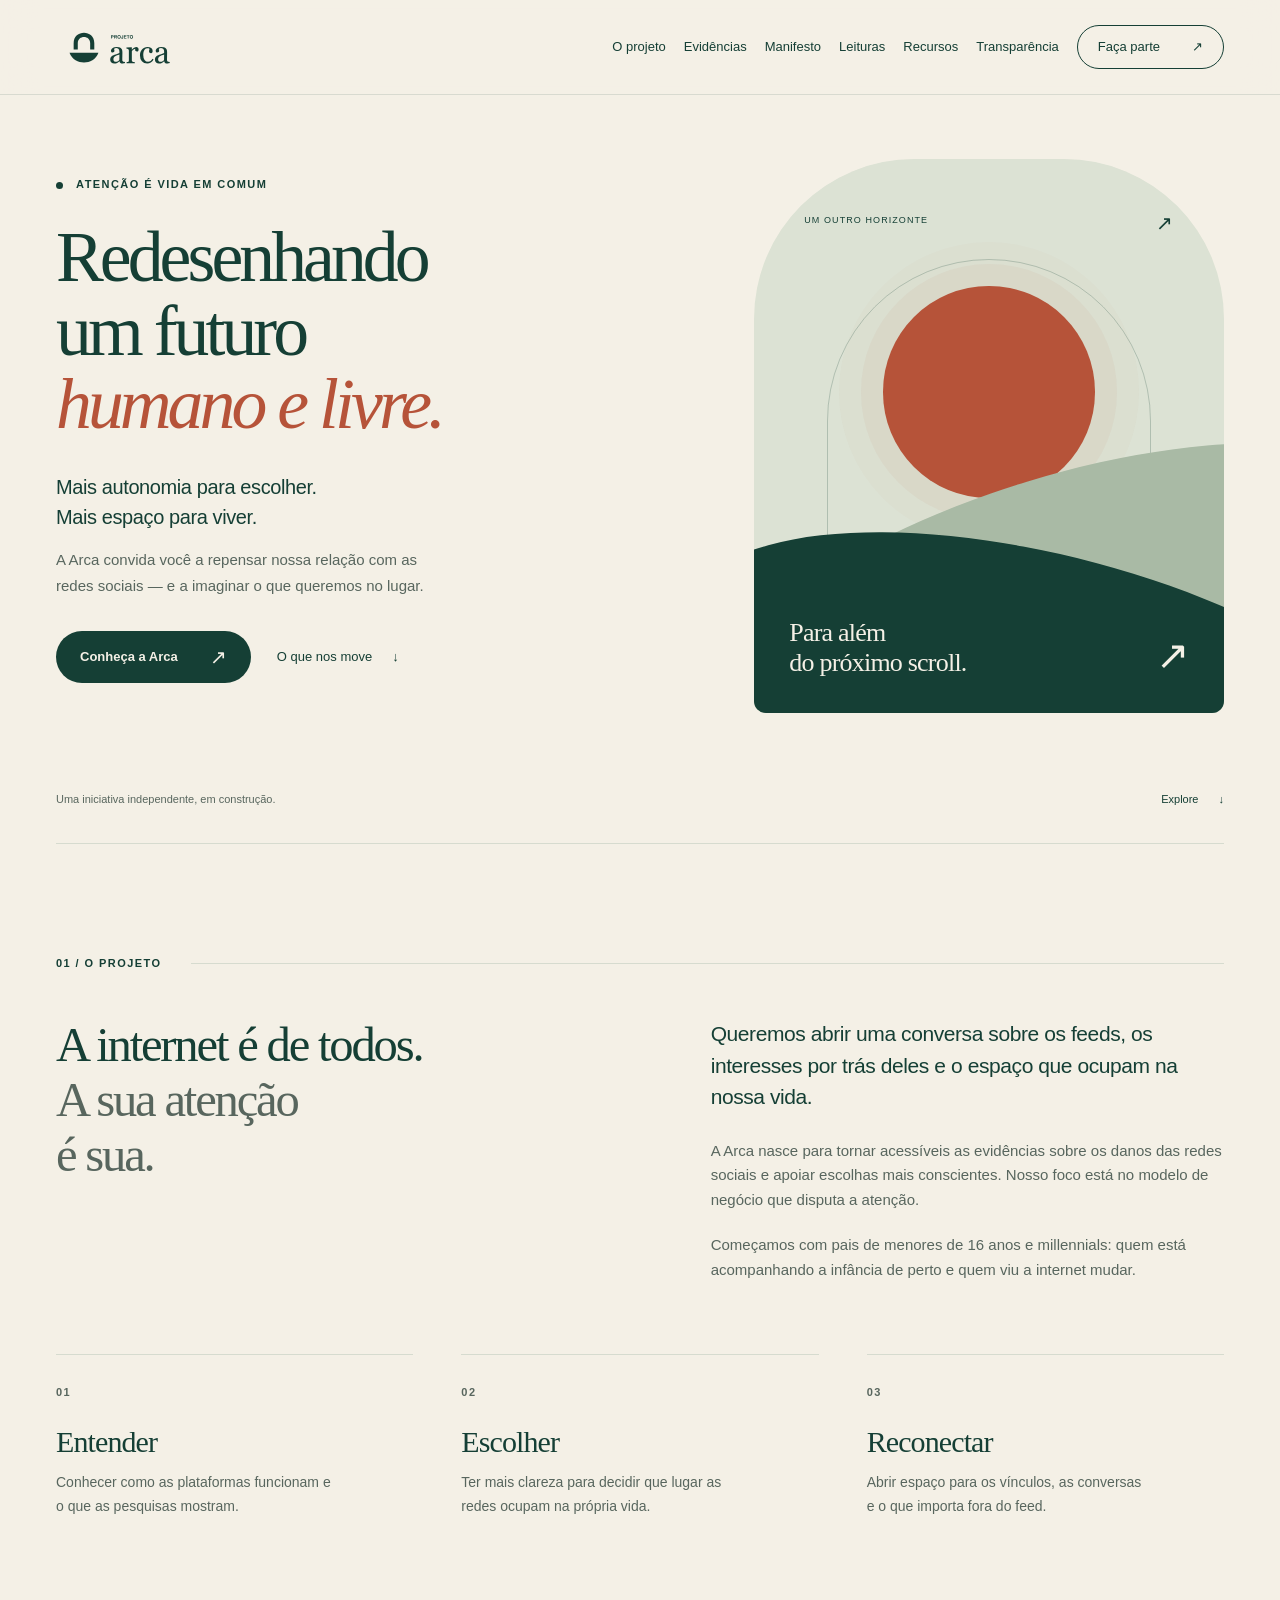
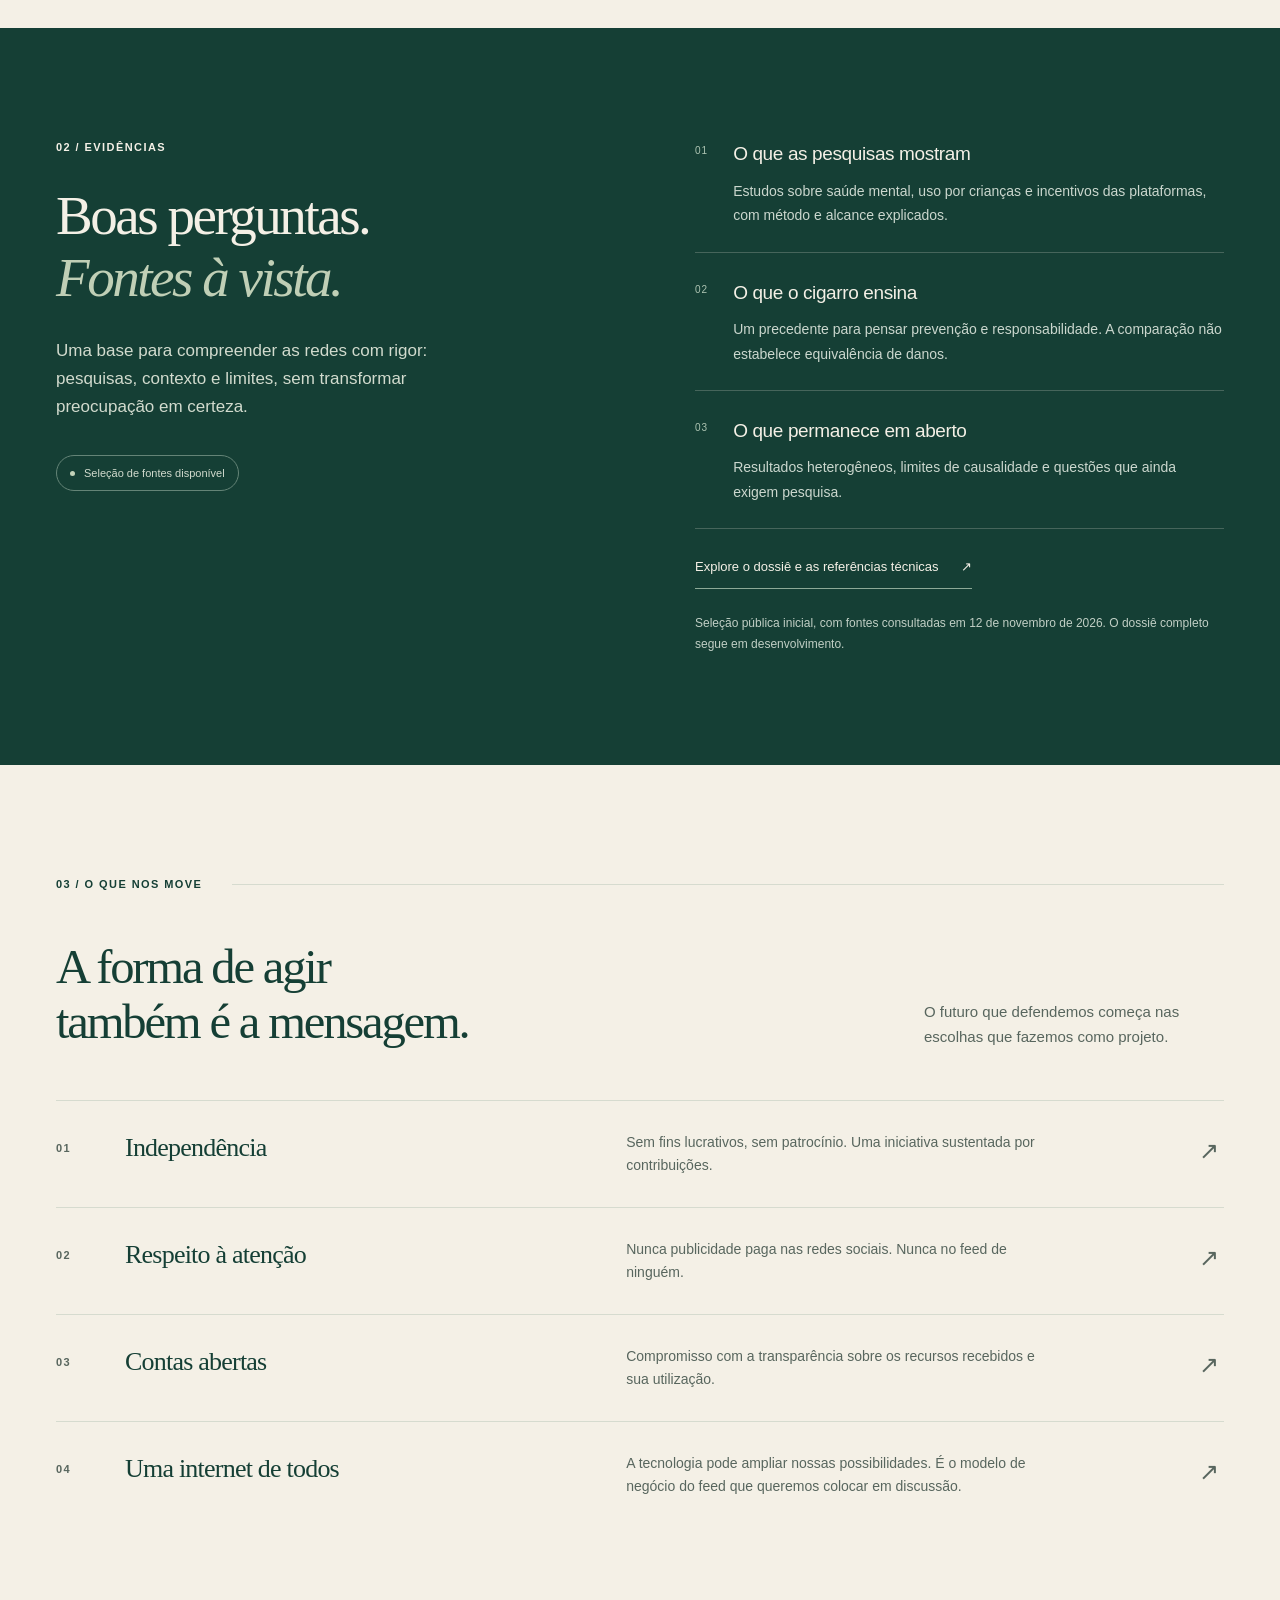
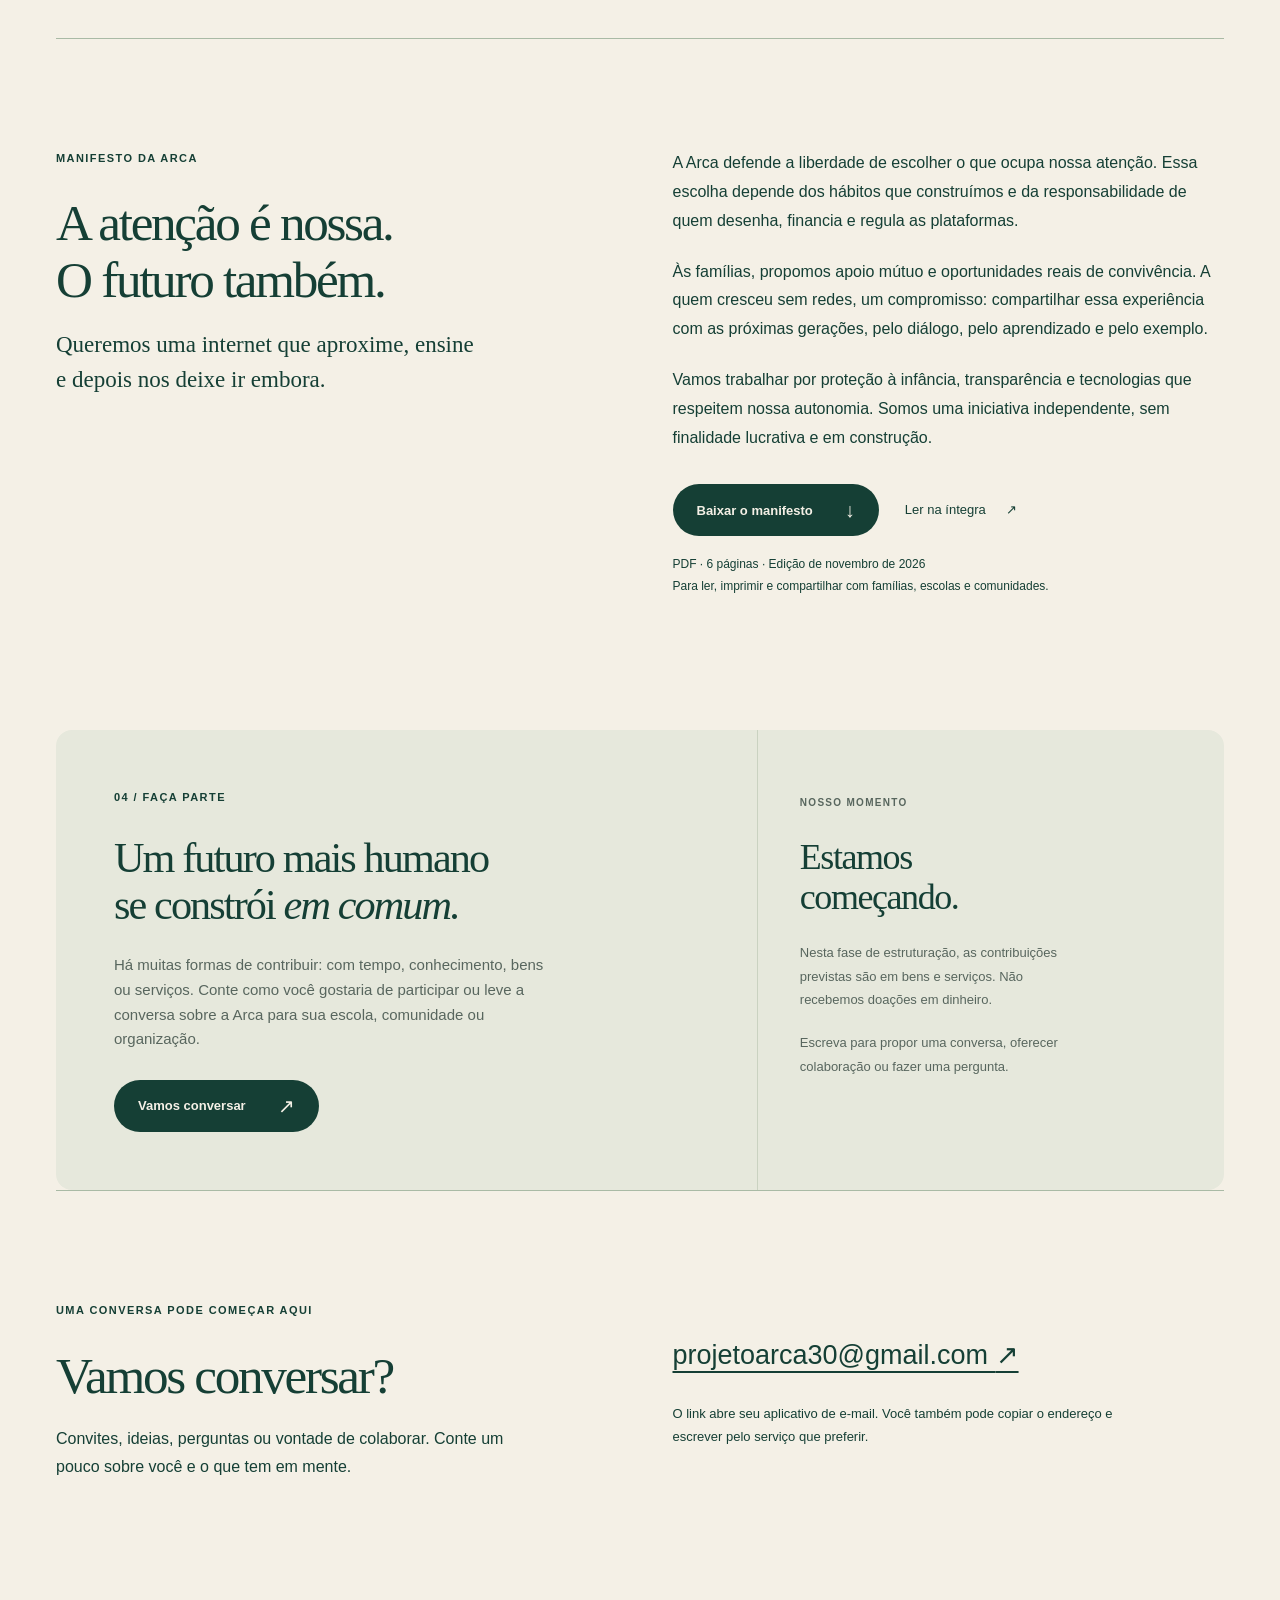
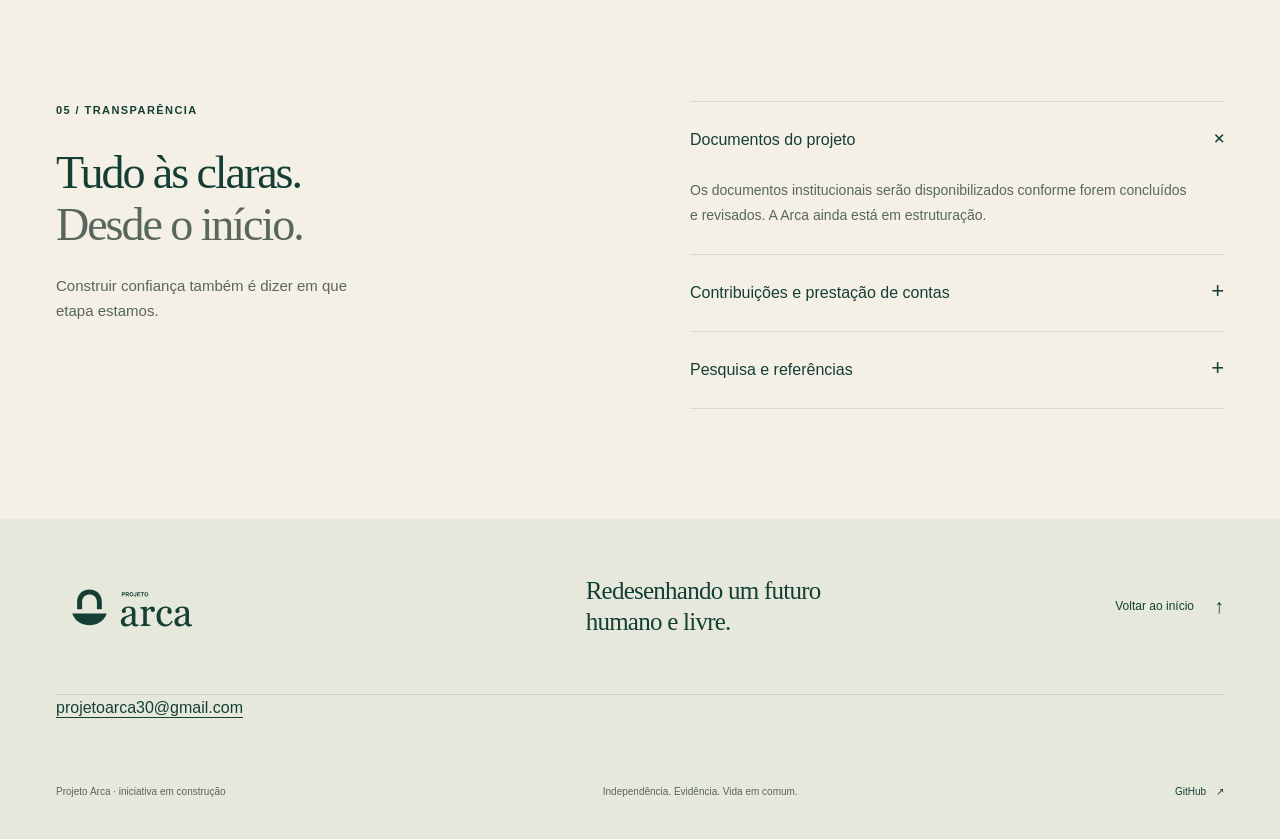
==== commit 3c41e3b7: "Cria aba Recursos e publica edição pública do dossiê em PDF - recursos.html: dossiê (PDF e página), " ====
--- a/index.html
+++ b/index.html
@@ -23,7 +23,7 @@
     <a class="brand" href="#topo" aria-label="Projeto Arca, início"><img src="assets/logo-verde.svg" alt="Projeto Arca" width="148" height="56"></a>
     <button class="menu-toggle" type="button" aria-expanded="false" aria-controls="nav">Menu <span aria-hidden="true">+</span></button>
     <nav id="nav" aria-label="Principal">
-      <a href="#projeto">O projeto</a><a href="#evidencias">Evidências</a><a href="#manifesto">Manifesto</a><a href="leituras.html">Leituras</a><a href="#transparencia">Transparência</a><a class="nav-action" href="#participacao">Faça parte <span aria-hidden="true">↗</span></a>
+      <a href="#projeto">O projeto</a><a href="#evidencias">Evidências</a><a href="#manifesto">Manifesto</a><a href="leituras.html">Leituras</a><a href="recursos.html">Recursos</a><a href="#transparencia">Transparência</a><a class="nav-action" href="#participacao">Faça parte <span aria-hidden="true">↗</span></a>
     </nav>
   </div>
 </header>
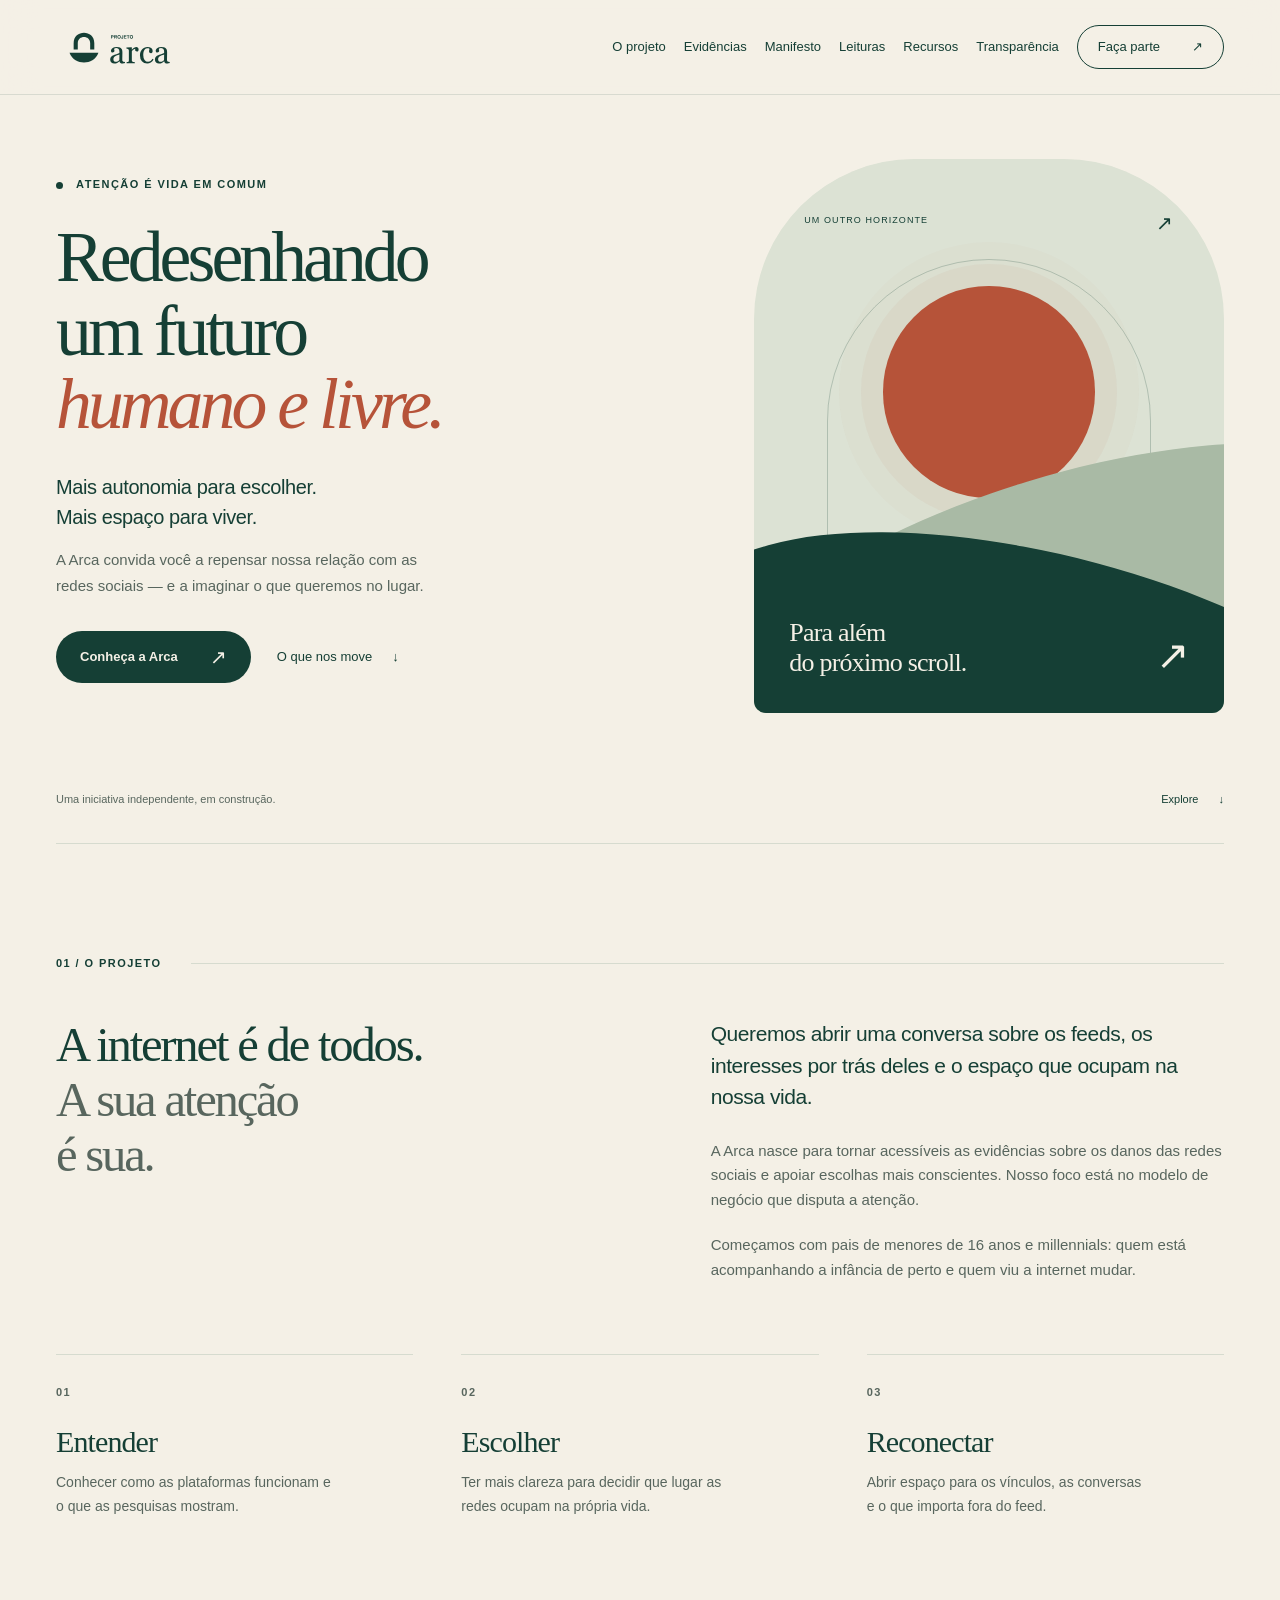
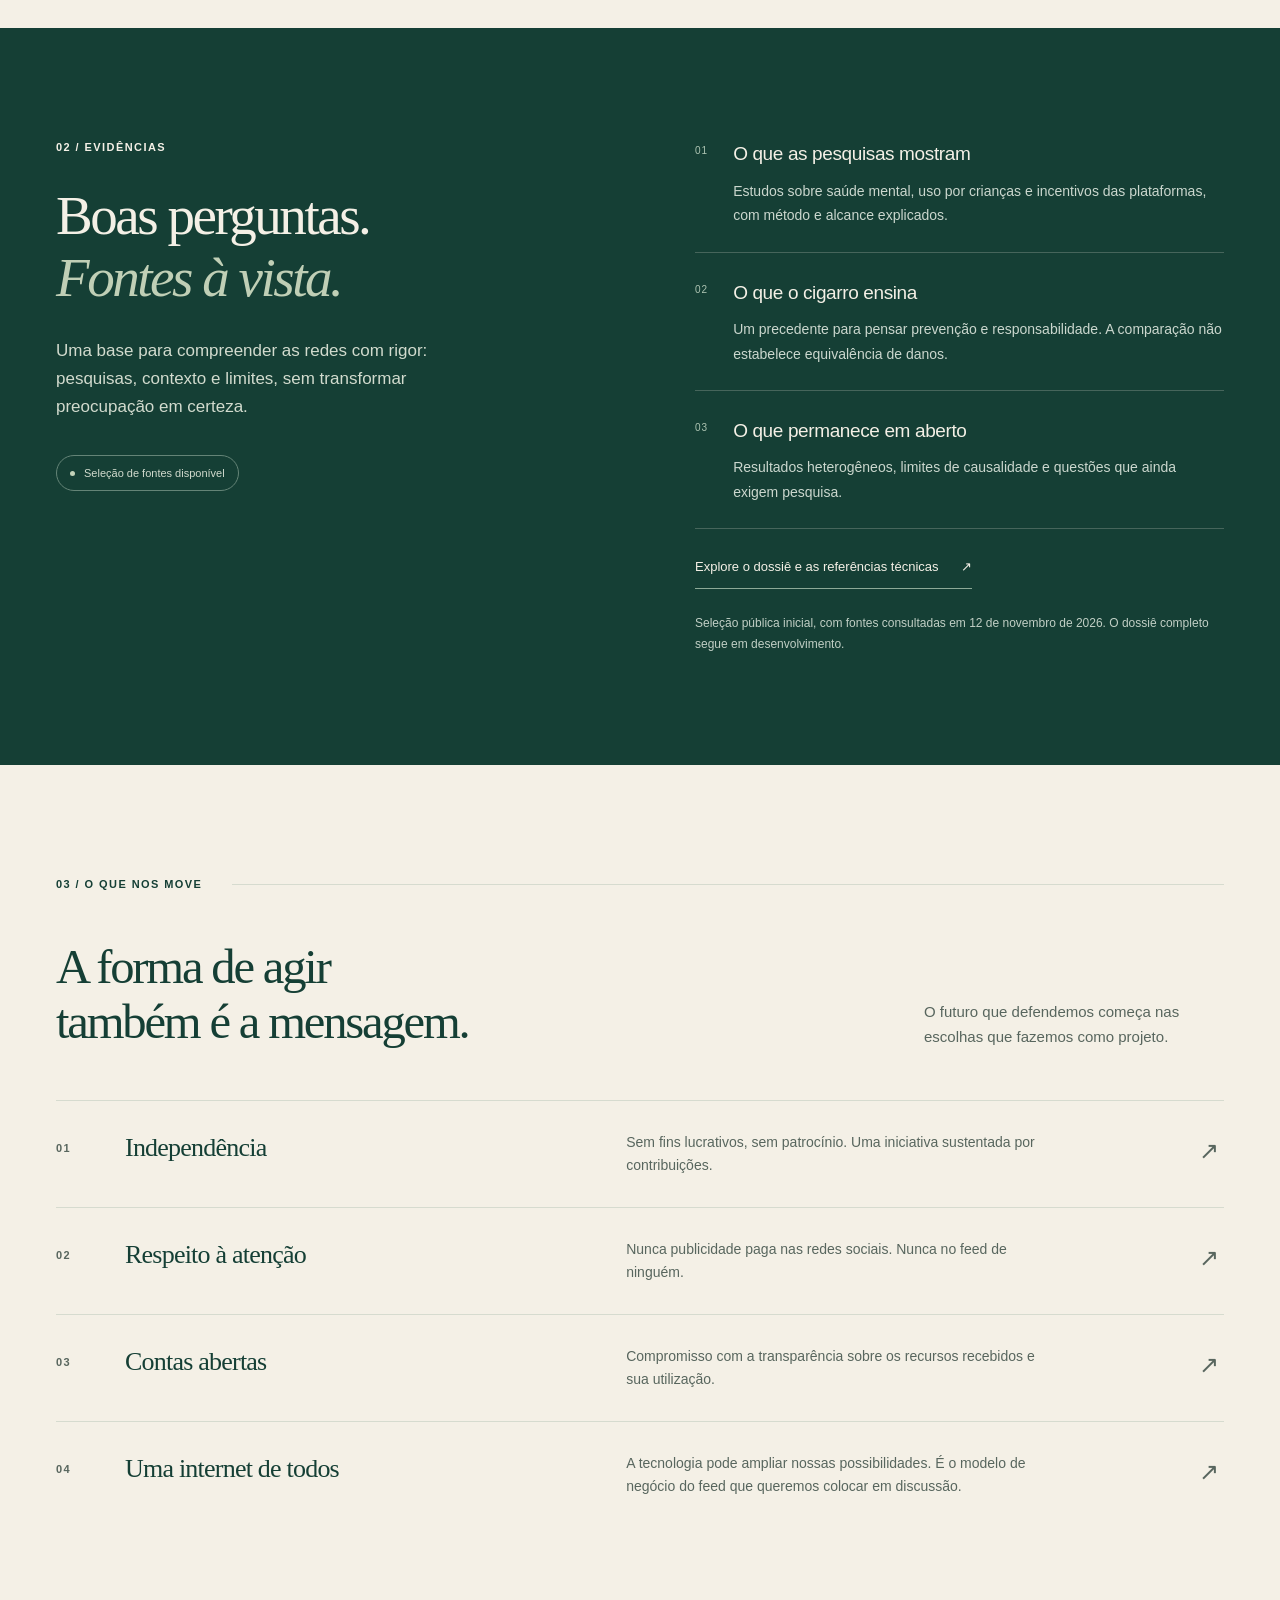
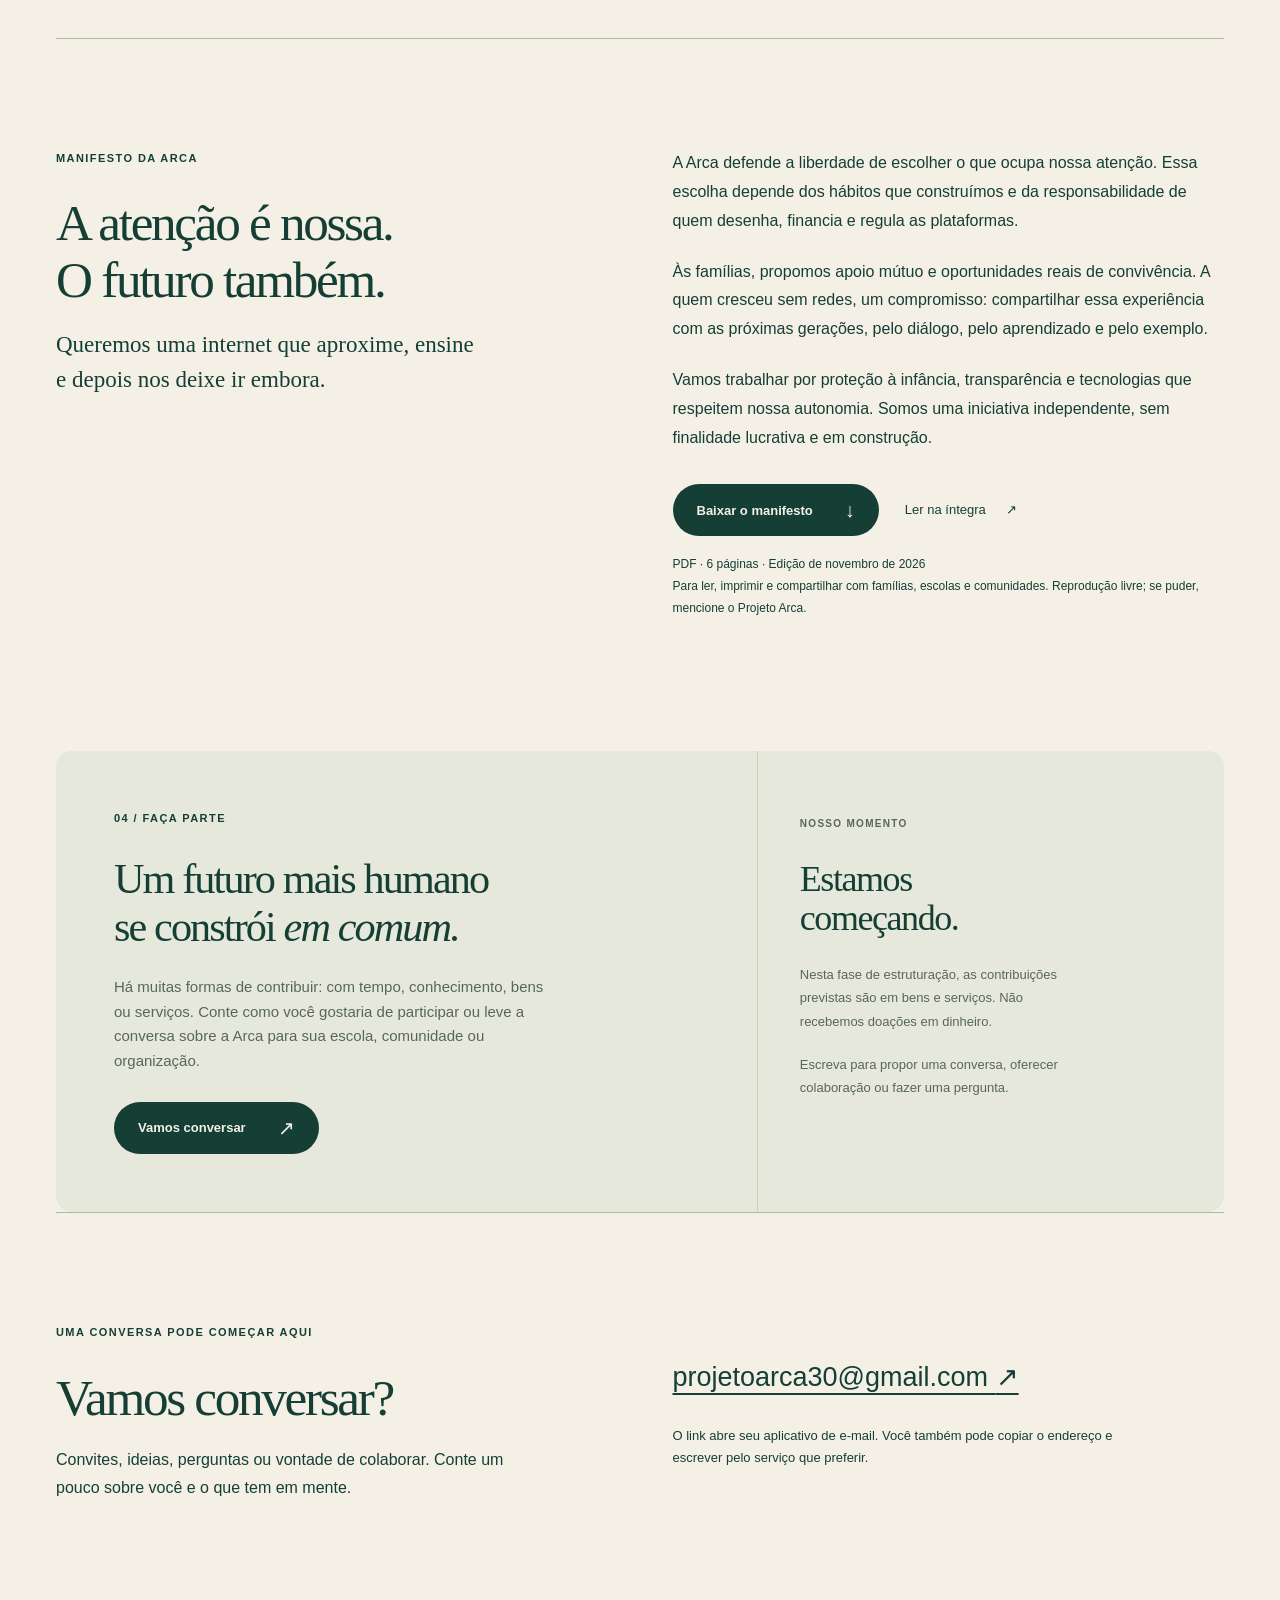
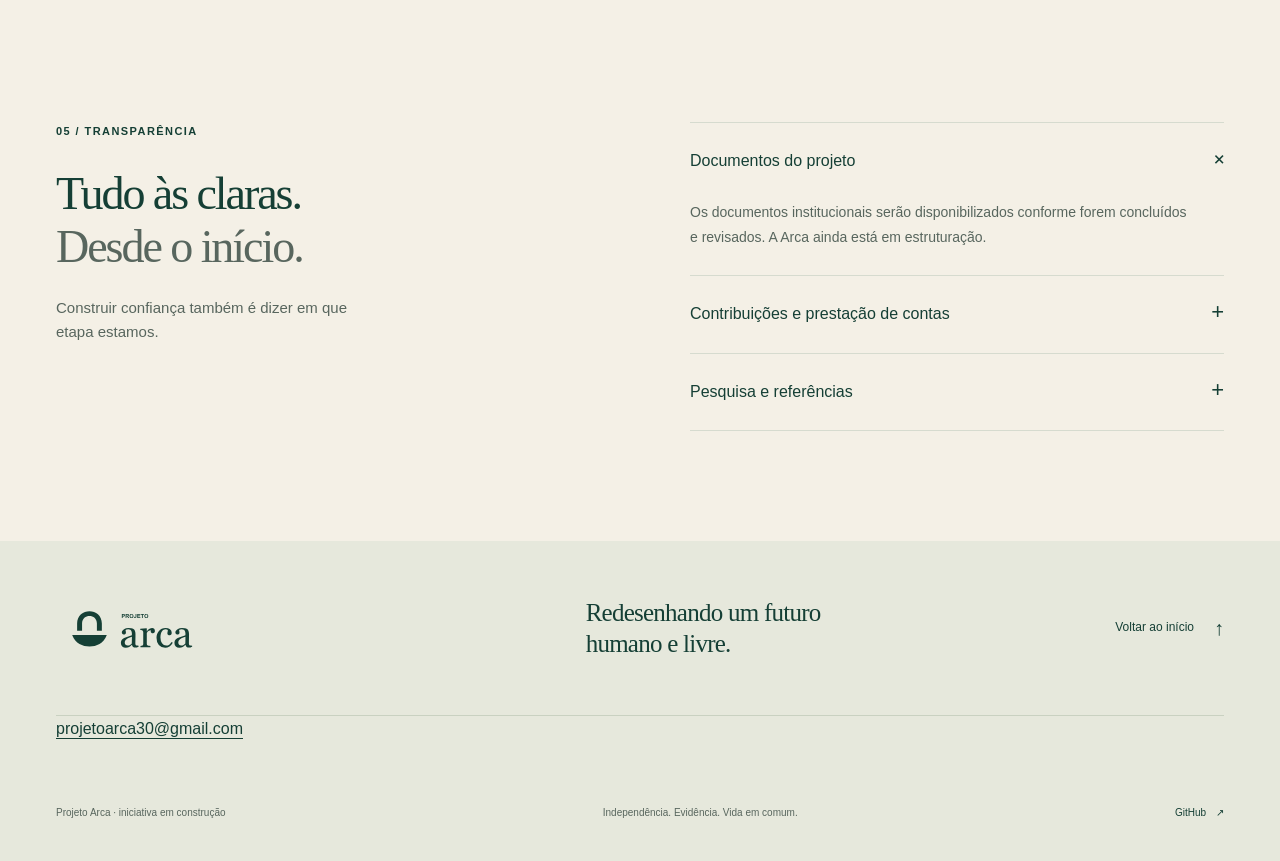
==== commit 28225644: "Estende a reprodução livre com atribuição ao dossiê e ao manifesto - Recursos: nota passa a cobrir d" ====
--- a/index.html
+++ b/index.html
@@ -64,7 +64,7 @@
     </div>
   </section>
 
-  <section class="manifesto-summary section wrap" id="manifesto" aria-labelledby="manifesto-title"><div class="manifesto-summary-heading"><p class="eyebrow">Manifesto da Arca</p><h2 id="manifesto-title">A atenção é nossa.<br>O futuro também.</h2><p class="manifesto-lead">Queremos uma internet que aproxime, ensine e depois nos deixe ir embora.</p></div><div class="manifesto-summary-copy"><p>A Arca defende a liberdade de escolher o que ocupa nossa atenção. Essa escolha depende dos hábitos que construímos e da responsabilidade de quem desenha, financia e regula as plataformas.</p><p>Às famílias, propomos apoio mútuo e oportunidades reais de convivência. A quem cresceu sem redes, um compromisso: compartilhar essa experiência com as próximas gerações, pelo diálogo, pelo aprendizado e pelo exemplo.</p><p>Vamos trabalhar por proteção à infância, transparência e tecnologias que respeitem nossa autonomia. Somos uma iniciativa independente, sem finalidade lucrativa e em construção.</p><div class="actions"><a class="button" href="downloads/manifesto-arca.pdf" download>Baixar o manifesto <span aria-hidden="true">↓</span></a><a class="text-link" href="manifesto.html">Ler na íntegra <span aria-hidden="true">↗</span></a></div><p class="download-info">PDF · 6 páginas · Edição de novembro de 2026<br>Para ler, imprimir e compartilhar com famílias, escolas e comunidades.</p></div></section>
+  <section class="manifesto-summary section wrap" id="manifesto" aria-labelledby="manifesto-title"><div class="manifesto-summary-heading"><p class="eyebrow">Manifesto da Arca</p><h2 id="manifesto-title">A atenção é nossa.<br>O futuro também.</h2><p class="manifesto-lead">Queremos uma internet que aproxime, ensine e depois nos deixe ir embora.</p></div><div class="manifesto-summary-copy"><p>A Arca defende a liberdade de escolher o que ocupa nossa atenção. Essa escolha depende dos hábitos que construímos e da responsabilidade de quem desenha, financia e regula as plataformas.</p><p>Às famílias, propomos apoio mútuo e oportunidades reais de convivência. A quem cresceu sem redes, um compromisso: compartilhar essa experiência com as próximas gerações, pelo diálogo, pelo aprendizado e pelo exemplo.</p><p>Vamos trabalhar por proteção à infância, transparência e tecnologias que respeitem nossa autonomia. Somos uma iniciativa independente, sem finalidade lucrativa e em construção.</p><div class="actions"><a class="button" href="downloads/manifesto-arca.pdf" download>Baixar o manifesto <span aria-hidden="true">↓</span></a><a class="text-link" href="manifesto.html">Ler na íntegra <span aria-hidden="true">↗</span></a></div><p class="download-info">PDF · 6 páginas · Edição de novembro de 2026<br>Para ler, imprimir e compartilhar com famílias, escolas e comunidades. Reprodução livre; se puder, mencione o Projeto Arca.</p></div></section>
 
   <section class="participation wrap" id="participacao" aria-labelledby="participation-title"><div class="participation-inner">
     <div class="participation-main"><p class="eyebrow">04 / Faça parte</p><h2 id="participation-title">Um futuro mais humano<br>se constrói <em>em comum.</em></h2><p>Há muitas formas de contribuir: com tempo, conhecimento, bens ou serviços. Conte como você gostaria de participar ou leve a conversa sobre a Arca para sua escola, comunidade ou organização.</p><a class="button" href="#contato">Vamos conversar <span aria-hidden="true">↗</span></a></div>
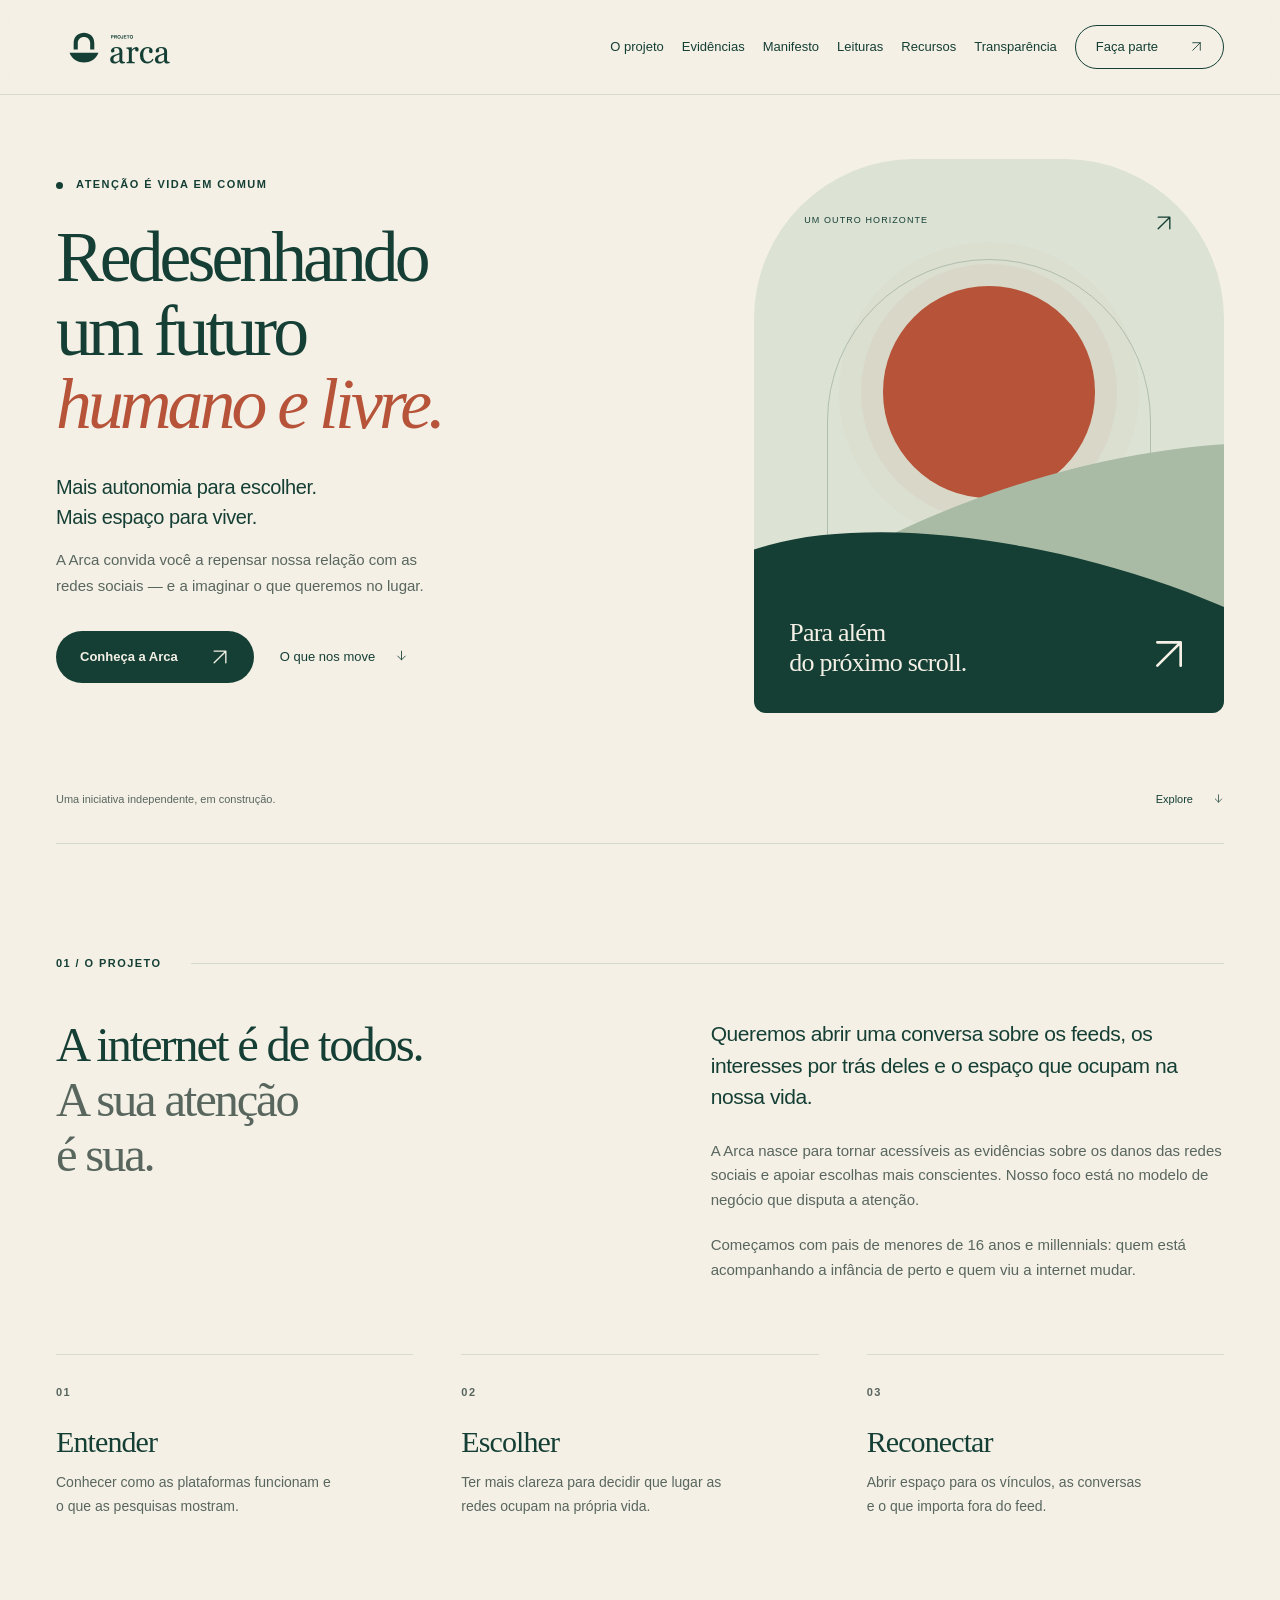
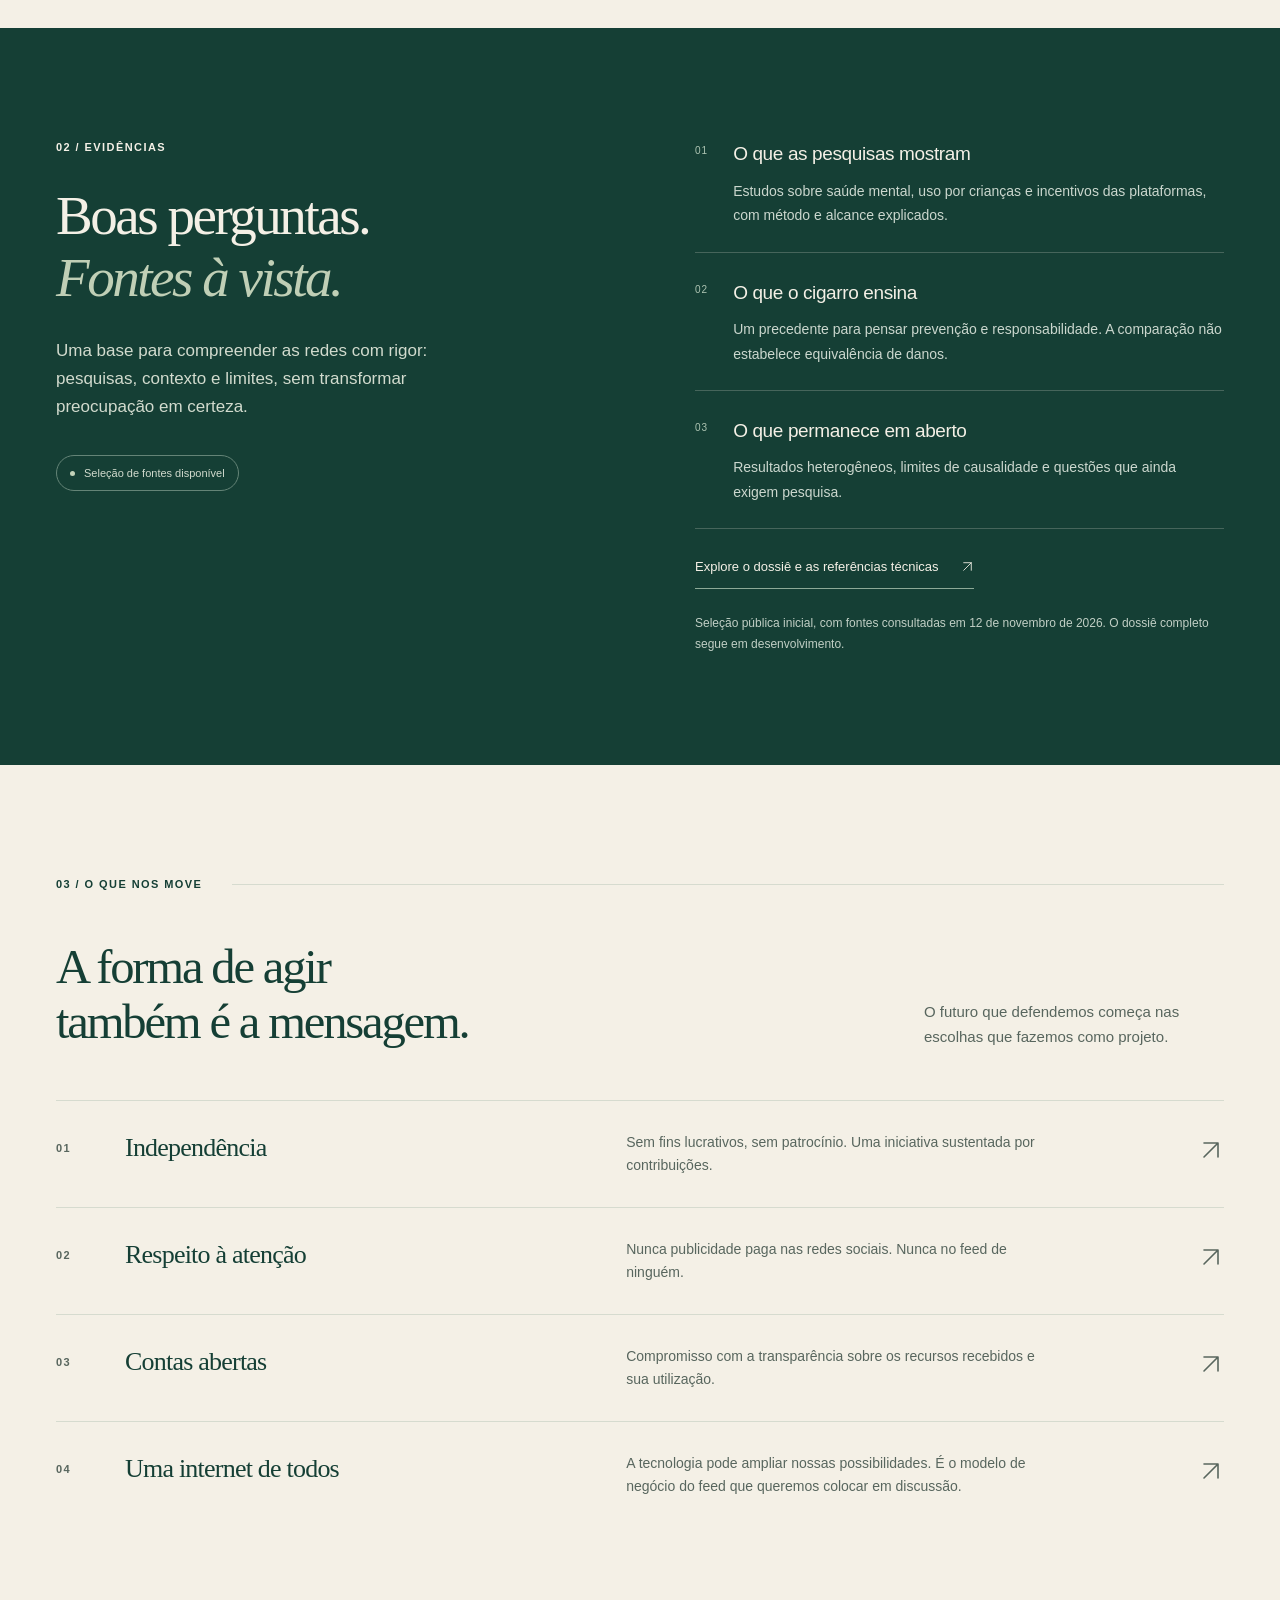
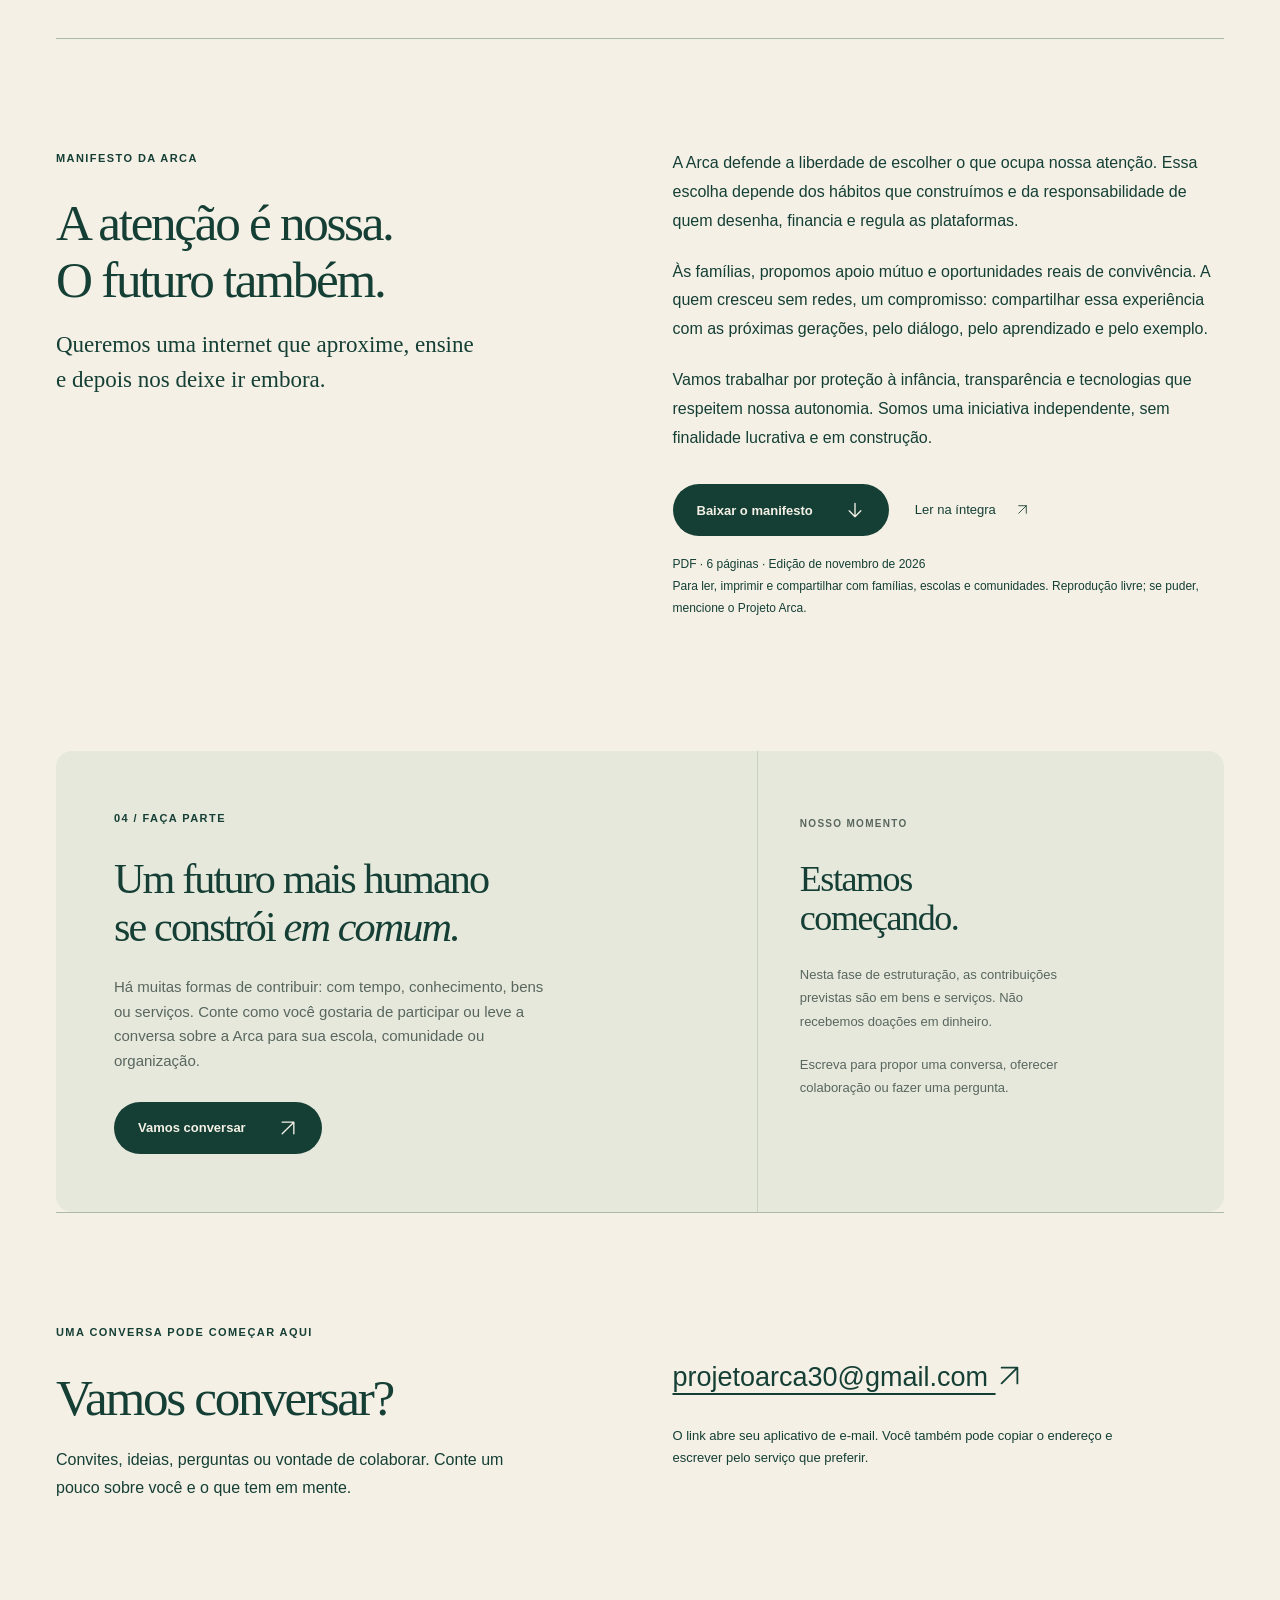
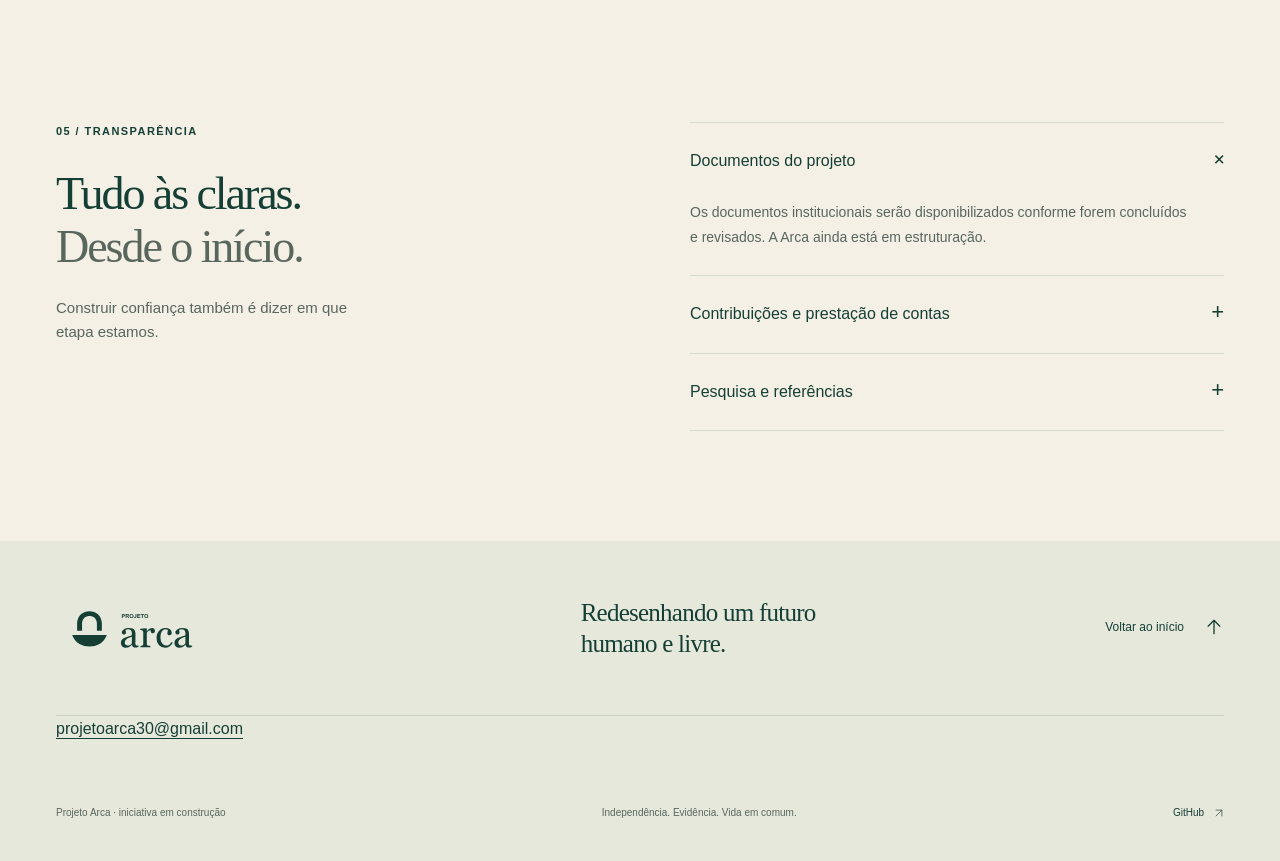
==== commit 3fbe135a: "Substitui setas Unicode por SVG para evitar emojis no mobile" ====
--- a/index.html
+++ b/index.html
@@ -13,7 +13,7 @@
 <meta name="theme-color" content="#153F35">
 <link rel="canonical" href="https://projetoarca.github.io/">
 <link rel="icon" href="assets/favicon.svg" type="image/svg+xml">
-<link rel="stylesheet" href="assets/site.css">
+<link rel="stylesheet" href="assets/site.css?v=20261112-icons">
 <script src="assets/site.js" defer></script>
 </head>
 <body>
@@ -23,7 +23,7 @@
     <a class="brand" href="#topo" aria-label="Projeto Arca, início"><img src="assets/logo-verde.svg" alt="Projeto Arca" width="148" height="56"></a>
     <button class="menu-toggle" type="button" aria-expanded="false" aria-controls="nav">Menu <span aria-hidden="true">+</span></button>
     <nav id="nav" aria-label="Principal">
-      <a href="#projeto">O projeto</a><a href="#evidencias">Evidências</a><a href="#manifesto">Manifesto</a><a href="leituras.html">Leituras</a><a href="recursos.html">Recursos</a><a href="#transparencia">Transparência</a><a class="nav-action" href="#participacao">Faça parte <span aria-hidden="true">↗</span></a>
+      <a href="#projeto">O projeto</a><a href="#evidencias">Evidências</a><a href="#manifesto">Manifesto</a><a href="leituras.html">Leituras</a><a href="recursos.html">Recursos</a><a href="#transparencia">Transparência</a><a class="nav-action" href="#participacao">Faça parte <span aria-hidden="true"><svg class="ui-icon" viewBox="0 0 24 24" aria-hidden="true" focusable="false"><path d="M5 19 19 5M5 5h14v14"/></svg></span></a>
     </nav>
   </div>
 </header>
@@ -34,14 +34,14 @@
       <h1 id="hero-title">Redesenhando<br>um futuro<br><em>humano e livre.</em></h1>
       <p class="hero-intro">Mais autonomia para escolher.<br>Mais espaço para viver.</p>
       <p class="hero-description">A Arca convida você a repensar nossa relação com as redes sociais — e a imaginar o que queremos no lugar.</p>
-      <div class="actions"><a class="button" href="#projeto">Conheça a Arca <span aria-hidden="true">↗</span></a><a class="text-link" href="#principios">O que nos move <span aria-hidden="true">↓</span></a></div>
+      <div class="actions"><a class="button" href="#projeto">Conheça a Arca <span aria-hidden="true"><svg class="ui-icon" viewBox="0 0 24 24" aria-hidden="true" focusable="false"><path d="M5 19 19 5M5 5h14v14"/></svg></span></a><a class="text-link" href="#principios">O que nos move <span aria-hidden="true"><svg class="ui-icon" viewBox="0 0 24 24" aria-hidden="true" focusable="false"><path d="M12 4v16m-7-7 7 7 7-7"/></svg></span></a></div>
     </div>
     <div class="hero-art" aria-hidden="true">
-      <div class="art-top"><span>UM OUTRO HORIZONTE</span><span>↗</span></div>
+      <div class="art-top"><span>UM OUTRO HORIZONTE</span><span><svg class="ui-icon" viewBox="0 0 24 24" aria-hidden="true" focusable="false"><path d="M5 19 19 5M5 5h14v14"/></svg></span></div>
       <div class="sun"></div><div class="arch"></div><div class="horizon horizon-back"></div><div class="horizon horizon-front"></div>
-      <div class="art-bottom"><span>Para além<br>do próximo scroll.</span><span class="art-symbol">↗</span></div>
+      <div class="art-bottom"><span>Para além<br>do próximo scroll.</span><span class="art-symbol"><svg class="ui-icon" viewBox="0 0 24 24" aria-hidden="true" focusable="false"><path d="M5 19 19 5M5 5h14v14"/></svg></span></div>
     </div>
-    <div class="hero-bottom"><span>Uma iniciativa independente, em construção.</span><a href="#projeto" aria-label="Explore o projeto">Explore <span aria-hidden="true">↓</span></a></div>
+    <div class="hero-bottom"><span>Uma iniciativa independente, em construção.</span><a href="#projeto" aria-label="Explore o projeto">Explore <span aria-hidden="true"><svg class="ui-icon" viewBox="0 0 24 24" aria-hidden="true" focusable="false"><path d="M12 4v16m-7-7 7 7 7-7"/></svg></span></a></div>
   </section>
 
   <section class="intro section wrap" id="projeto" aria-labelledby="project-title">
@@ -51,28 +51,28 @@
     <div class="approach"><div><span class="small-index">01</span><h3>Entender</h3><p>Conhecer como as plataformas funcionam e o que as pesquisas mostram.</p></div><div><span class="small-index">02</span><h3>Escolher</h3><p>Ter mais clareza para decidir que lugar as redes ocupam na própria vida.</p></div><div><span class="small-index">03</span><h3>Reconectar</h3><p>Abrir espaço para os vínculos, as conversas e o que importa fora do feed.</p></div></div>
   </section>
 
-  <section class="evidence section" id="evidencias" aria-labelledby="evidence-title"><div class="wrap evidence-grid"><div><p class="eyebrow">02 / Evidências</p><h2 id="evidence-title">Boas perguntas.<br><em>Fontes à vista.</em></h2><p class="evidence-lead">Uma base para compreender as redes com rigor: pesquisas, contexto e limites, sem transformar preocupação em certeza.</p><span class="status"><span class="dot" aria-hidden="true"></span> Seleção de fontes disponível</span></div><div class="evidence-notes"><article><span>01</span><div><h3>O que as pesquisas mostram</h3><p>Estudos sobre saúde mental, uso por crianças e incentivos das plataformas, com método e alcance explicados.</p></div></article><article><span>02</span><div><h3>O que o cigarro ensina</h3><p>Um precedente para pensar prevenção e responsabilidade. A comparação não estabelece equivalência de danos.</p></div></article><article><span>03</span><div><h3>O que permanece em aberto</h3><p>Resultados heterogêneos, limites de causalidade e questões que ainda exigem pesquisa.</p></div></article><a class="reading-crosslink" href="evidencias.html">Explore o dossiê e as referências técnicas <span aria-hidden="true">↗</span></a><p class="evidence-footnote">Seleção pública inicial, com fontes consultadas em 12 de novembro de 2026. O dossiê completo segue em desenvolvimento.</p></div></div></section>
+  <section class="evidence section" id="evidencias" aria-labelledby="evidence-title"><div class="wrap evidence-grid"><div><p class="eyebrow">02 / Evidências</p><h2 id="evidence-title">Boas perguntas.<br><em>Fontes à vista.</em></h2><p class="evidence-lead">Uma base para compreender as redes com rigor: pesquisas, contexto e limites, sem transformar preocupação em certeza.</p><span class="status"><span class="dot" aria-hidden="true"></span> Seleção de fontes disponível</span></div><div class="evidence-notes"><article><span>01</span><div><h3>O que as pesquisas mostram</h3><p>Estudos sobre saúde mental, uso por crianças e incentivos das plataformas, com método e alcance explicados.</p></div></article><article><span>02</span><div><h3>O que o cigarro ensina</h3><p>Um precedente para pensar prevenção e responsabilidade. A comparação não estabelece equivalência de danos.</p></div></article><article><span>03</span><div><h3>O que permanece em aberto</h3><p>Resultados heterogêneos, limites de causalidade e questões que ainda exigem pesquisa.</p></div></article><a class="reading-crosslink" href="evidencias.html">Explore o dossiê e as referências técnicas <span aria-hidden="true"><svg class="ui-icon" viewBox="0 0 24 24" aria-hidden="true" focusable="false"><path d="M5 19 19 5M5 5h14v14"/></svg></span></a><p class="evidence-footnote">Seleção pública inicial, com fontes consultadas em 12 de novembro de 2026. O dossiê completo segue em desenvolvimento.</p></div></div></section>
 
   <section class="principles section wrap" id="principios" aria-labelledby="principles-title">
     <div class="section-label"><span>03 / O que nos move</span><span class="fine-line"></span></div>
     <div class="principles-head"><h2 id="principles-title">A forma de agir<br>também é a mensagem.</h2><p>O futuro que defendemos começa nas escolhas que fazemos como projeto.</p></div>
     <div class="principle-list">
-      <article><span class="small-index">01</span><h3>Independência</h3><p>Sem fins lucrativos, sem patrocínio. Uma iniciativa sustentada por contribuições.</p><span class="principle-mark" aria-hidden="true">↗</span></article>
-      <article><span class="small-index">02</span><h3>Respeito à atenção</h3><p>Nunca publicidade paga nas redes sociais. Nunca no feed de ninguém.</p><span class="principle-mark" aria-hidden="true">↗</span></article>
-      <article><span class="small-index">03</span><h3>Contas abertas</h3><p>Compromisso com a transparência sobre os recursos recebidos e sua utilização.</p><span class="principle-mark" aria-hidden="true">↗</span></article>
-      <article><span class="small-index">04</span><h3>Uma internet de todos</h3><p>A tecnologia pode ampliar nossas possibilidades. É o modelo de negócio do feed que queremos colocar em discussão.</p><span class="principle-mark" aria-hidden="true">↗</span></article>
+      <article><span class="small-index">01</span><h3>Independência</h3><p>Sem fins lucrativos, sem patrocínio. Uma iniciativa sustentada por contribuições.</p><span class="principle-mark" aria-hidden="true"><svg class="ui-icon" viewBox="0 0 24 24" aria-hidden="true" focusable="false"><path d="M5 19 19 5M5 5h14v14"/></svg></span></article>
+      <article><span class="small-index">02</span><h3>Respeito à atenção</h3><p>Nunca publicidade paga nas redes sociais. Nunca no feed de ninguém.</p><span class="principle-mark" aria-hidden="true"><svg class="ui-icon" viewBox="0 0 24 24" aria-hidden="true" focusable="false"><path d="M5 19 19 5M5 5h14v14"/></svg></span></article>
+      <article><span class="small-index">03</span><h3>Contas abertas</h3><p>Compromisso com a transparência sobre os recursos recebidos e sua utilização.</p><span class="principle-mark" aria-hidden="true"><svg class="ui-icon" viewBox="0 0 24 24" aria-hidden="true" focusable="false"><path d="M5 19 19 5M5 5h14v14"/></svg></span></article>
+      <article><span class="small-index">04</span><h3>Uma internet de todos</h3><p>A tecnologia pode ampliar nossas possibilidades. É o modelo de negócio do feed que queremos colocar em discussão.</p><span class="principle-mark" aria-hidden="true"><svg class="ui-icon" viewBox="0 0 24 24" aria-hidden="true" focusable="false"><path d="M5 19 19 5M5 5h14v14"/></svg></span></article>
     </div>
   </section>
 
-  <section class="manifesto-summary section wrap" id="manifesto" aria-labelledby="manifesto-title"><div class="manifesto-summary-heading"><p class="eyebrow">Manifesto da Arca</p><h2 id="manifesto-title">A atenção é nossa.<br>O futuro também.</h2><p class="manifesto-lead">Queremos uma internet que aproxime, ensine e depois nos deixe ir embora.</p></div><div class="manifesto-summary-copy"><p>A Arca defende a liberdade de escolher o que ocupa nossa atenção. Essa escolha depende dos hábitos que construímos e da responsabilidade de quem desenha, financia e regula as plataformas.</p><p>Às famílias, propomos apoio mútuo e oportunidades reais de convivência. A quem cresceu sem redes, um compromisso: compartilhar essa experiência com as próximas gerações, pelo diálogo, pelo aprendizado e pelo exemplo.</p><p>Vamos trabalhar por proteção à infância, transparência e tecnologias que respeitem nossa autonomia. Somos uma iniciativa independente, sem finalidade lucrativa e em construção.</p><div class="actions"><a class="button" href="downloads/manifesto-arca.pdf" download>Baixar o manifesto <span aria-hidden="true">↓</span></a><a class="text-link" href="manifesto.html">Ler na íntegra <span aria-hidden="true">↗</span></a></div><p class="download-info">PDF · 6 páginas · Edição de novembro de 2026<br>Para ler, imprimir e compartilhar com famílias, escolas e comunidades. Reprodução livre; se puder, mencione o Projeto Arca.</p></div></section>
+  <section class="manifesto-summary section wrap" id="manifesto" aria-labelledby="manifesto-title"><div class="manifesto-summary-heading"><p class="eyebrow">Manifesto da Arca</p><h2 id="manifesto-title">A atenção é nossa.<br>O futuro também.</h2><p class="manifesto-lead">Queremos uma internet que aproxime, ensine e depois nos deixe ir embora.</p></div><div class="manifesto-summary-copy"><p>A Arca defende a liberdade de escolher o que ocupa nossa atenção. Essa escolha depende dos hábitos que construímos e da responsabilidade de quem desenha, financia e regula as plataformas.</p><p>Às famílias, propomos apoio mútuo e oportunidades reais de convivência. A quem cresceu sem redes, um compromisso: compartilhar essa experiência com as próximas gerações, pelo diálogo, pelo aprendizado e pelo exemplo.</p><p>Vamos trabalhar por proteção à infância, transparência e tecnologias que respeitem nossa autonomia. Somos uma iniciativa independente, sem finalidade lucrativa e em construção.</p><div class="actions"><a class="button" href="downloads/manifesto-arca.pdf" download>Baixar o manifesto <span aria-hidden="true"><svg class="ui-icon" viewBox="0 0 24 24" aria-hidden="true" focusable="false"><path d="M12 4v16m-7-7 7 7 7-7"/></svg></span></a><a class="text-link" href="manifesto.html">Ler na íntegra <span aria-hidden="true"><svg class="ui-icon" viewBox="0 0 24 24" aria-hidden="true" focusable="false"><path d="M5 19 19 5M5 5h14v14"/></svg></span></a></div><p class="download-info">PDF · 6 páginas · Edição de novembro de 2026<br>Para ler, imprimir e compartilhar com famílias, escolas e comunidades. Reprodução livre; se puder, mencione o Projeto Arca.</p></div></section>
 
   <section class="participation wrap" id="participacao" aria-labelledby="participation-title"><div class="participation-inner">
-    <div class="participation-main"><p class="eyebrow">04 / Faça parte</p><h2 id="participation-title">Um futuro mais humano<br>se constrói <em>em comum.</em></h2><p>Há muitas formas de contribuir: com tempo, conhecimento, bens ou serviços. Conte como você gostaria de participar ou leve a conversa sobre a Arca para sua escola, comunidade ou organização.</p><a class="button" href="#contato">Vamos conversar <span aria-hidden="true">↗</span></a></div>
+    <div class="participation-main"><p class="eyebrow">04 / Faça parte</p><h2 id="participation-title">Um futuro mais humano<br>se constrói <em>em comum.</em></h2><p>Há muitas formas de contribuir: com tempo, conhecimento, bens ou serviços. Conte como você gostaria de participar ou leve a conversa sobre a Arca para sua escola, comunidade ou organização.</p><a class="button" href="#contato">Vamos conversar <span aria-hidden="true"><svg class="ui-icon" viewBox="0 0 24 24" aria-hidden="true" focusable="false"><path d="M5 19 19 5M5 5h14v14"/></svg></span></a></div>
     <aside class="participation-note"><span class="note-label">NOSSO MOMENTO</span><h3>Estamos <br>começando.</h3><p>Nesta fase de estruturação, as contribuições previstas são em bens e serviços. Não recebemos doações em dinheiro.</p><p>Escreva para propor uma conversa, oferecer colaboração ou fazer uma pergunta.</p></aside>
   </div></section>
 
 
-  <section class="contact section wrap" id="contato" aria-labelledby="contact-title"><div><p class="eyebrow">Uma conversa pode começar aqui</p><h2 id="contact-title">Vamos conversar?</h2><p>Convites, ideias, perguntas ou vontade de colaborar. Conte um pouco sobre você e o que tem em mente.</p></div><div class="contact-email"><a href="mailto:projetoarca30@gmail.com">projetoarca30@gmail.com <span aria-hidden="true">↗</span></a><p>O link abre seu aplicativo de e-mail. Você também pode copiar o endereço e escrever pelo serviço que preferir.</p></div></section>
+  <section class="contact section wrap" id="contato" aria-labelledby="contact-title"><div><p class="eyebrow">Uma conversa pode começar aqui</p><h2 id="contact-title">Vamos conversar?</h2><p>Convites, ideias, perguntas ou vontade de colaborar. Conte um pouco sobre você e o que tem em mente.</p></div><div class="contact-email"><a href="mailto:projetoarca30@gmail.com">projetoarca30@gmail.com <span aria-hidden="true"><svg class="ui-icon" viewBox="0 0 24 24" aria-hidden="true" focusable="false"><path d="M5 19 19 5M5 5h14v14"/></svg></span></a><p>O link abre seu aplicativo de e-mail. Você também pode copiar o endereço e escrever pelo serviço que preferir.</p></div></section>
 
   <section class="transparency section wrap" id="transparencia" aria-labelledby="transparency-title"><div class="transparency-grid"><div><p class="eyebrow">05 / Transparência</p><h2 id="transparency-title">Tudo às claras.<br><span class="muted">Desde o início.</span></h2><p>Construir confiança também é dizer em que etapa estamos.</p></div><div class="disclosures">
     <details open><summary>Documentos do projeto <span aria-hidden="true">+</span></summary><p>Os documentos institucionais serão disponibilizados conforme forem concluídos e revisados. A Arca ainda está em estruturação.</p></details>
@@ -80,6 +80,6 @@
     <details><summary>Pesquisa e referências <span aria-hidden="true">+</span></summary><p>A <a href="evidencias.html">seleção pública de evidências</a> apresenta referências técnicas, métodos e limitações. O dossiê completo segue em desenvolvimento.</p></details>
   </div></div></section>
 </main>
-<footer class="footer"><div class="wrap"><div class="footer-top"><a class="footer-brand" href="#topo" aria-label="Projeto Arca, voltar ao início"><img src="assets/logo-verde.svg" width="188" height="71" alt="Projeto Arca"></a><p>Redesenhando um futuro<br>humano e livre.</p><a class="back-top" href="#topo">Voltar ao início <span aria-hidden="true">↑</span></a></div><div class="footer-contact"><a href="mailto:projetoarca30@gmail.com">projetoarca30@gmail.com</a></div><div class="footer-bottom"><span>Projeto Arca · iniciativa em construção</span><span>Independência. Evidência. Vida em comum.</span><a href="https://github.com/projetoarca">GitHub <span aria-hidden="true">↗</span></a></div></div></footer>
+<footer class="footer"><div class="wrap"><div class="footer-top"><a class="footer-brand" href="#topo" aria-label="Projeto Arca, voltar ao início"><img src="assets/logo-verde.svg" width="188" height="71" alt="Projeto Arca"></a><p>Redesenhando um futuro<br>humano e livre.</p><a class="back-top" href="#topo">Voltar ao início <span aria-hidden="true"><svg class="ui-icon" viewBox="0 0 24 24" aria-hidden="true" focusable="false"><path d="M12 20V4m-7 7 7-7 7 7"/></svg></span></a></div><div class="footer-contact"><a href="mailto:projetoarca30@gmail.com">projetoarca30@gmail.com</a></div><div class="footer-bottom"><span>Projeto Arca · iniciativa em construção</span><span>Independência. Evidência. Vida em comum.</span><a href="https://github.com/projetoarca">GitHub <span aria-hidden="true"><svg class="ui-icon" viewBox="0 0 24 24" aria-hidden="true" focusable="false"><path d="M5 19 19 5M5 5h14v14"/></svg></span></a></div></div></footer>
 </body>
 </html>
--- a/assets/site.css
+++ b/assets/site.css
@@ -27,3 +27,6 @@
 
 /* Dossiê de evidências */
 .research-hero{padding:65px 0 45px}.research-hero h1{font:clamp(42px,6vw,78px)/1.08 Georgia,serif;letter-spacing:-.035em;margin:24px 0}.research-hero h1 em{color:#b65339;font-weight:normal}.research-intro{font-size:19px;line-height:1.7;max-width:780px}.research-date{font-size:12px;margin-top:25px}.research-nav{display:flex;flex-wrap:wrap;gap:12px 28px;border-block:1px solid #a9baa5;padding-block:20px;font-size:13px}.research-nav a{text-decoration:underline;text-underline-offset:5px}.research-section{padding-block:70px}.research-section h2,.tobacco-section h2{font:clamp(30px,4vw,48px)/1.15 Georgia,serif;margin:15px 0 30px;letter-spacing:-.025em}.research-columns{display:grid;grid-template-columns:1fr 1fr;gap:45px}.evidence-page p{line-height:1.8}.evidence-page p a,.source-links a{text-decoration:underline;text-underline-offset:3px}.research-key{border-left:3px solid #b65339;padding:20px 28px;background:#e9e9df;margin-top:32px}.research-key p{margin:8px 0 0}.tobacco-section{background:#153f35;color:#f4f0e6;padding:65px 0}.tobacco-section .eyebrow{color:#c7d2bc}.tobacco-lead{font:22px/1.6 Georgia,serif;max-width:820px}.comparison-grid{display:grid;grid-template-columns:1fr 1fr;gap:25px;margin-top:35px}.comparison-grid article{padding:30px;border:1px solid #82998c;border-radius:12px}.comparison-grid h3{font:28px/1.2 Georgia,serif;margin:20px 0}.comparison-grid p{font-size:15px}.tobacco-data{display:grid;grid-template-columns:1fr 1fr;gap:45px;border-top:1px solid #82998c;margin-top:40px;padding-top:32px}.tobacco-data h3{font:45px/1.2 Georgia,serif;margin:15px 0}.tobacco-data>p{align-self:center;font-size:14px}.sources-grid{display:grid;grid-template-columns:1fr 1fr;gap:24px;margin-top:35px;align-items:start}.source-card{border:1px solid #b8c3b7;border-radius:12px;padding:30px;scroll-margin-top:110px}.source-top{display:flex;gap:20px;align-items:center}.source-num{font:25px Georgia,serif;color:#b65339}.source-tag{text-transform:uppercase;letter-spacing:.09em;font-size:10px;font-weight:700}.source-card h3{font:29px/1.2 Georgia,serif;margin:22px 0 14px}.source-card p{font-size:14px}.source-ref{font-size:12px!important;color:#536558}.source-limit{background:#e9e9df;padding:18px 20px;border-radius:6px;margin:22px 0}.source-limit strong{font-size:12px}.source-limit p{margin:7px 0 0}.source-card details{border-top:1px solid #b8c3b7;padding-top:16px}.source-card summary,.research-method summary{cursor:pointer;font-size:14px;font-weight:600;line-height:1.6}.source-links{display:flex;flex-wrap:wrap;gap:15px;margin-top:24px;font-size:13px}.research-method{display:grid;grid-template-columns:1fr 1.3fr;gap:50px;border-top:1px solid #a9baa5}.research-method details{padding:18px 0;border-bottom:1px solid #b8c3b7}.research-method details p{font-size:14px}.research-method>div>p:first-child{margin-top:0}.evidence-page section{scroll-margin-top:100px}@media(max-width:760px){.research-hero{padding-top:30px}.research-hero h1{font-size:43px}.research-intro{font-size:17px}.research-columns,.comparison-grid,.sources-grid,.tobacco-data,.research-method{grid-template-columns:1fr;gap:22px}.research-section{padding-block:45px}.tobacco-section{padding-block:45px}.source-card,.comparison-grid article{padding:24px}.source-card h3{font-size:27px}.research-key{padding:18px}.research-nav{gap:16px 22px}.tobacco-lead{font-size:20px}}
+
+/* Vector icons avoid platform-dependent Unicode/emoji rendering. */
+.ui-icon{display:inline-block;width:1em;height:1em;flex:none;vertical-align:-.125em;fill:none;stroke:currentColor;stroke-width:1.6;stroke-linecap:round;stroke-linejoin:round;pointer-events:none}
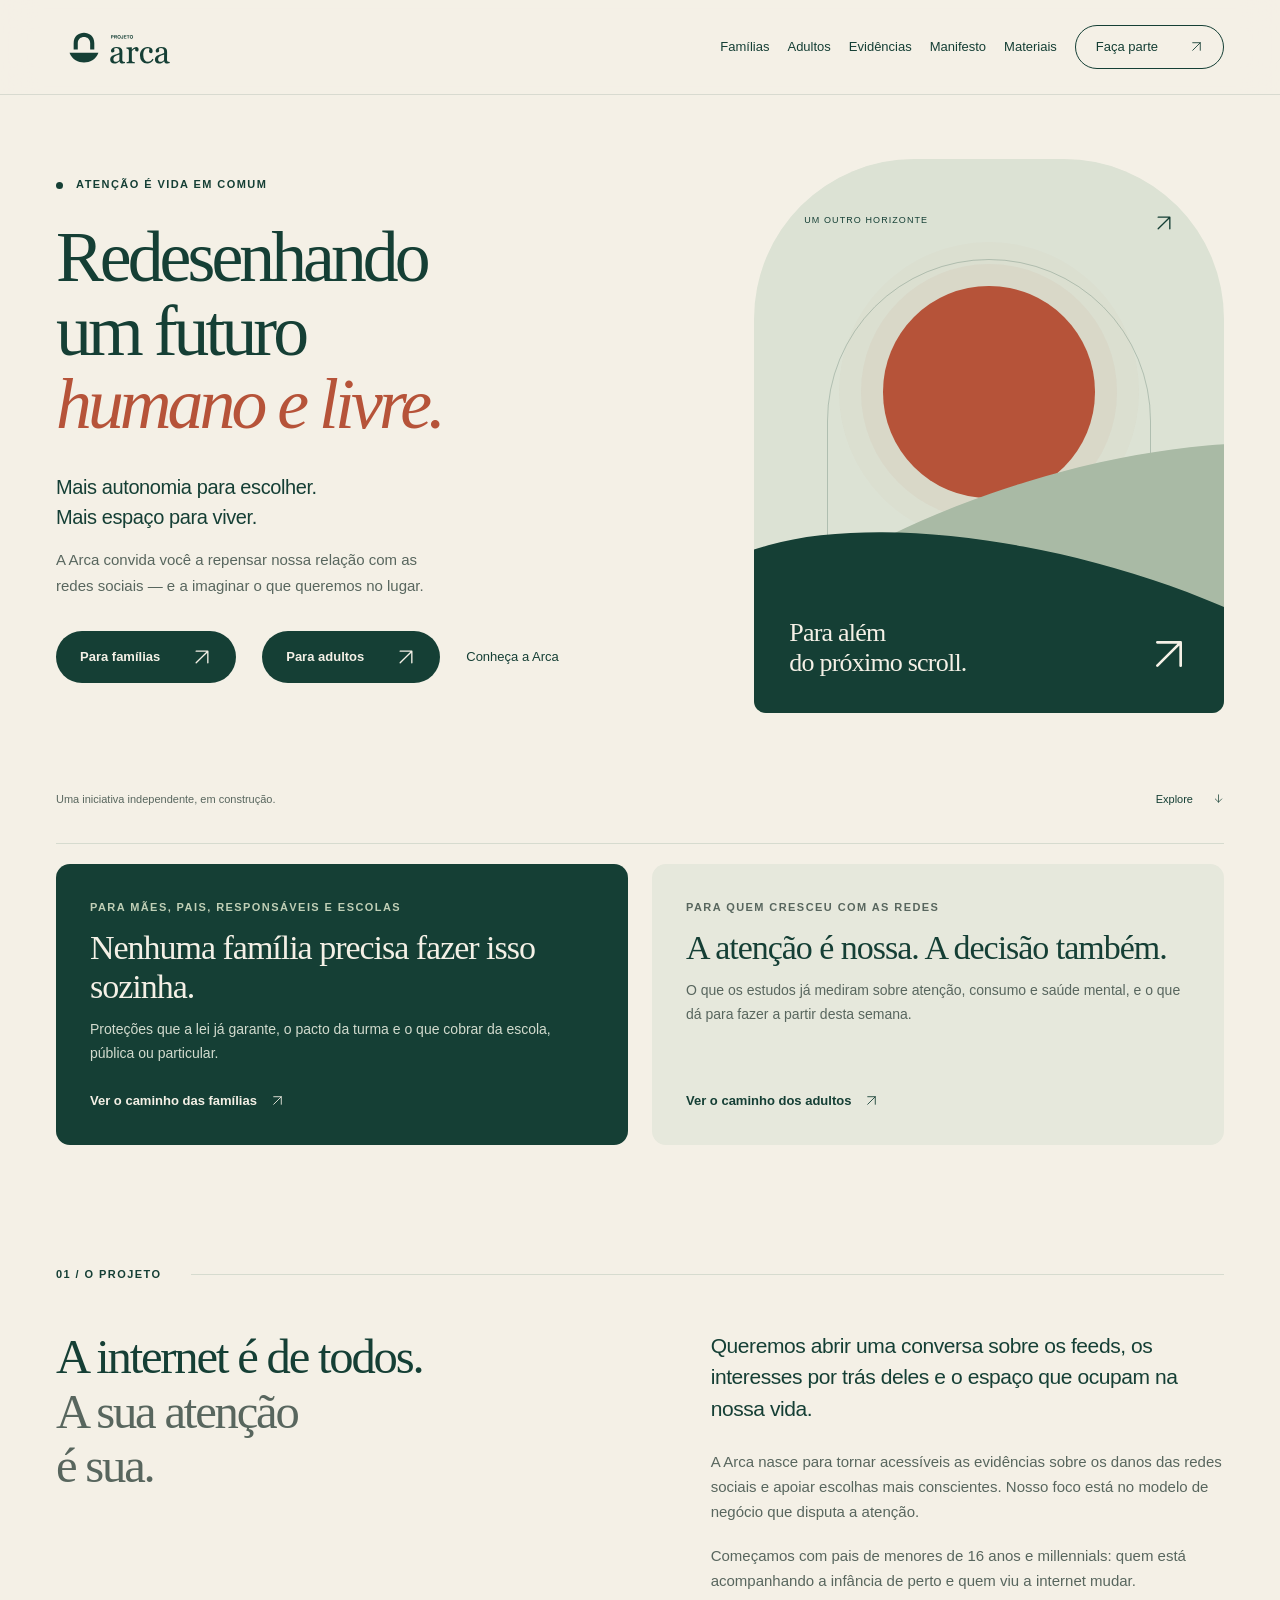
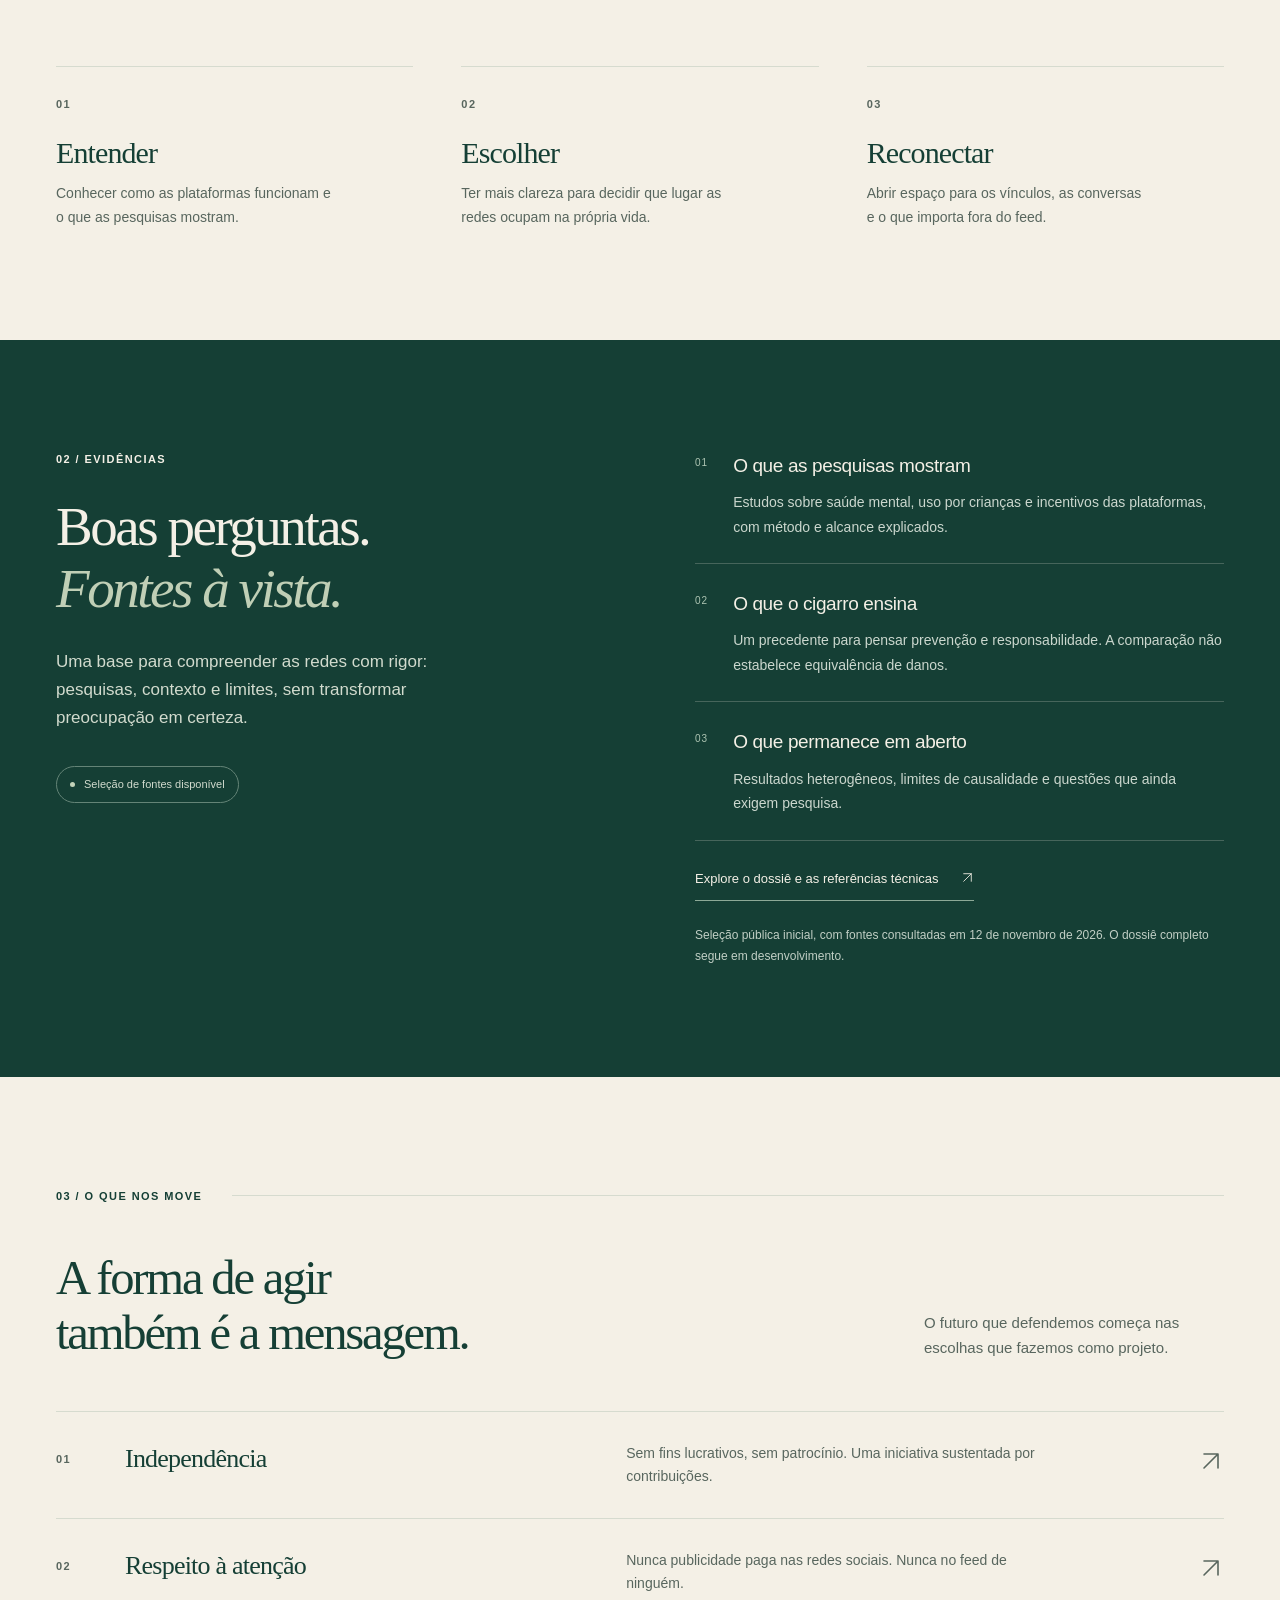
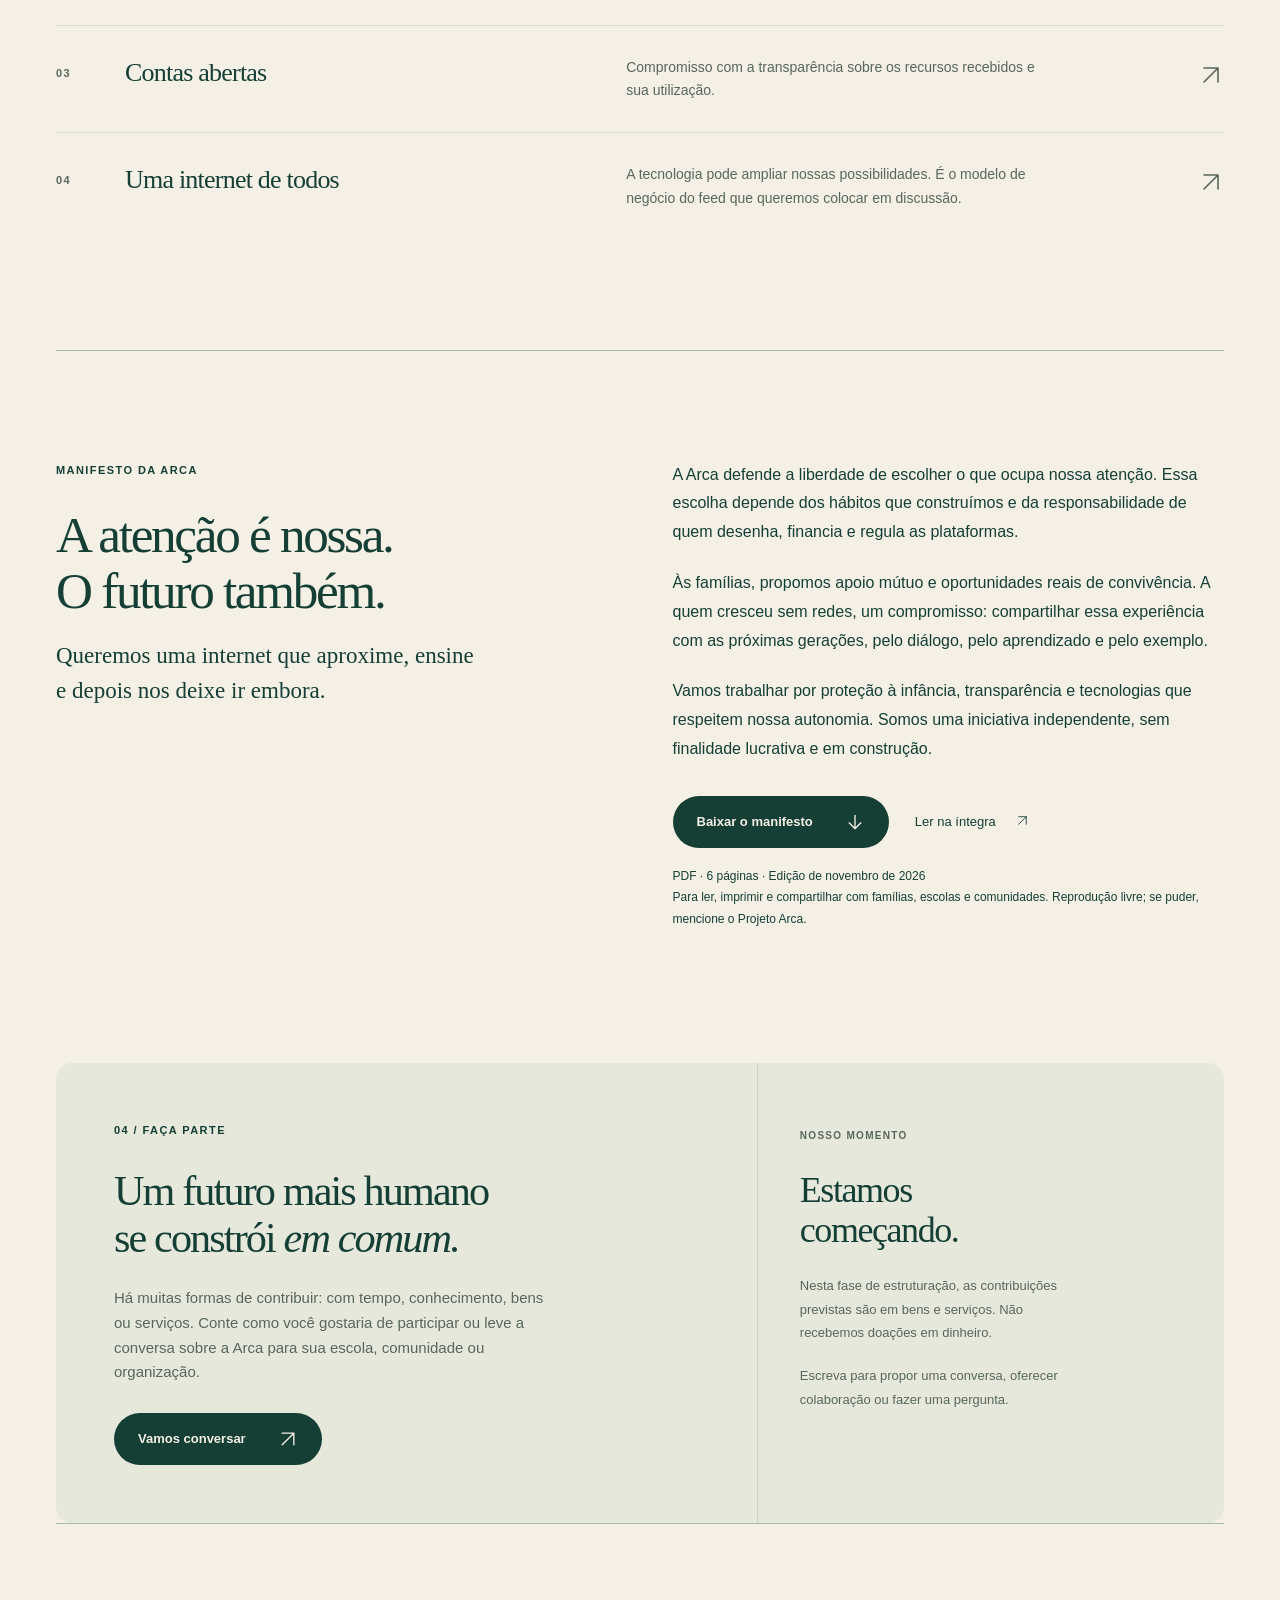
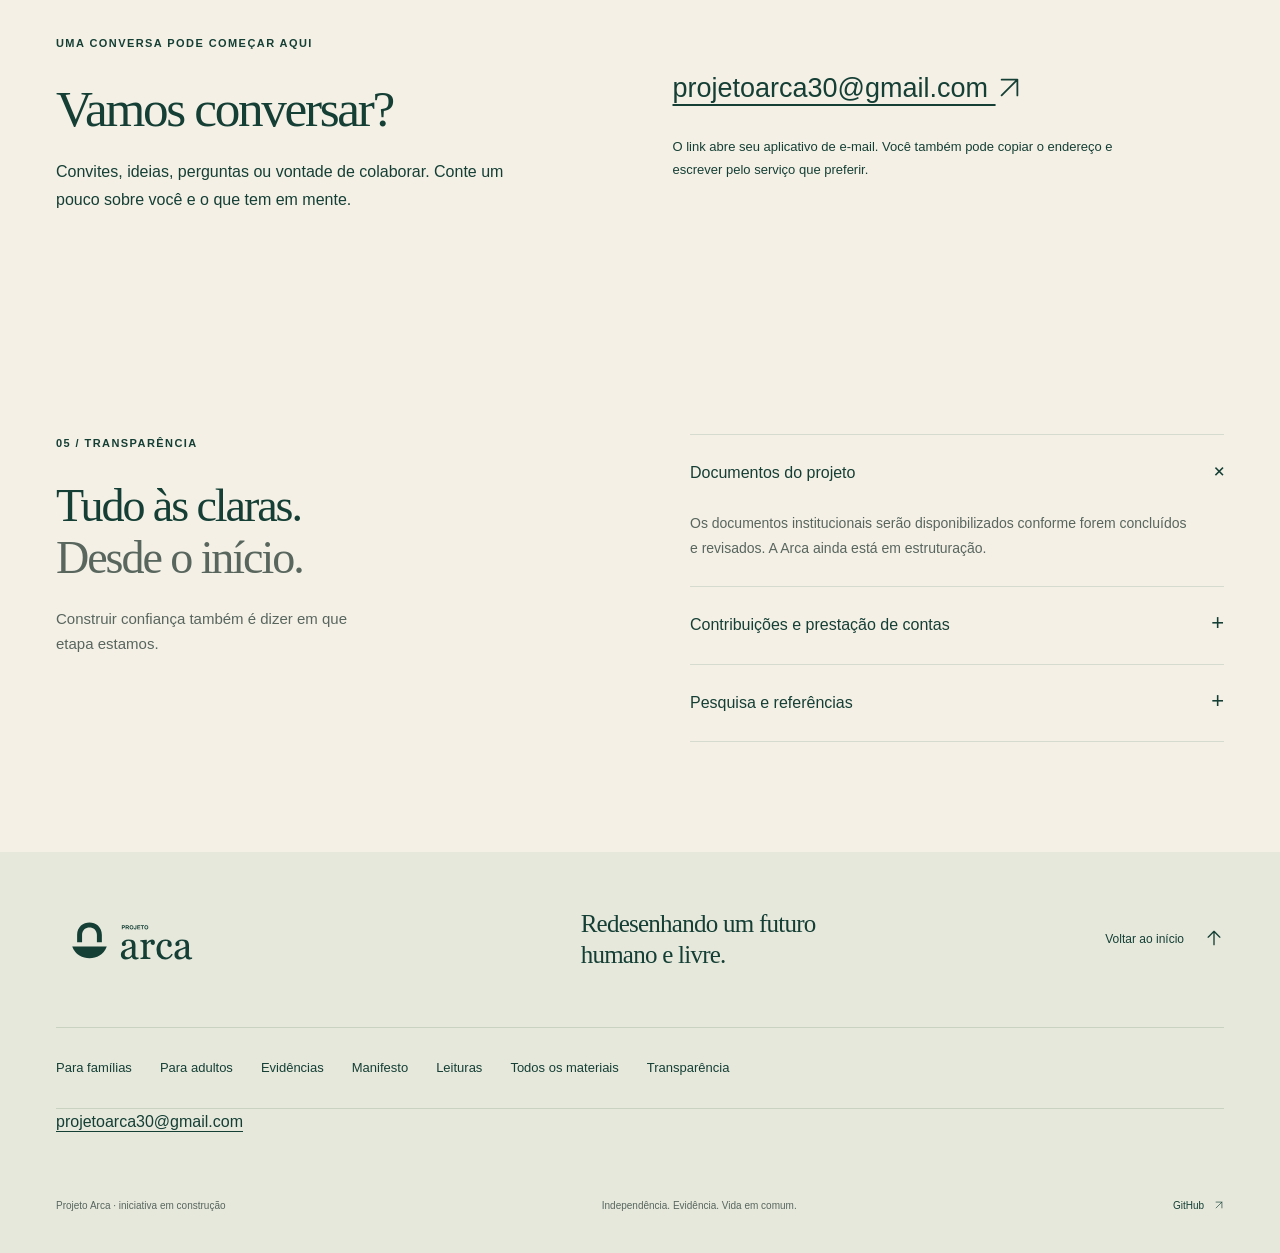
==== commit db4be965: "Remapeia o site em dois caminhos: famílias e adultos Novas páginas familias.html e adultos.html (sub" ====
--- a/index.html
+++ b/index.html
@@ -13,8 +13,8 @@
 <meta name="theme-color" content="#153F35">
 <link rel="canonical" href="https://projetoarca.github.io/">
 <link rel="icon" href="assets/favicon.svg" type="image/svg+xml">
-<link rel="stylesheet" href="assets/site.css?v=20261112-icons">
-<script src="assets/site.js" defer></script>
+<link rel="stylesheet" href="assets/site.css?v=20261112-hubs">
+<script src="assets/site.js?v=20261112-hubs" defer></script>
 </head>
 <body>
 <a class="skip" href="#conteudo">Pular para o conteúdo</a>
@@ -23,7 +23,7 @@
     <a class="brand" href="#topo" aria-label="Projeto Arca, início"><img src="assets/logo-verde.svg" alt="Projeto Arca" width="148" height="56"></a>
     <button class="menu-toggle" type="button" aria-expanded="false" aria-controls="nav">Menu <span aria-hidden="true">+</span></button>
     <nav id="nav" aria-label="Principal">
-      <a href="#projeto">O projeto</a><a href="#evidencias">Evidências</a><a href="#manifesto">Manifesto</a><a href="leituras.html">Leituras</a><a href="recursos.html">Recursos</a><a href="#transparencia">Transparência</a><a class="nav-action" href="#participacao">Faça parte <span aria-hidden="true"><svg class="ui-icon" viewBox="0 0 24 24" aria-hidden="true" focusable="false"><path d="M5 19 19 5M5 5h14v14"/></svg></span></a>
+      <a href="familias.html">Famílias</a><a href="adultos.html">Adultos</a><a href="evidencias.html">Evidências</a><a href="manifesto.html">Manifesto</a><a href="recursos.html">Materiais</a><a class="nav-action" href="index.html#participacao">Faça parte <span aria-hidden="true"><svg class="ui-icon" viewBox="0 0 24 24" aria-hidden="true" focusable="false"><path d="M5 19 19 5M5 5h14v14"/></svg></span></a>
     </nav>
   </div>
 </header>
@@ -34,7 +34,7 @@
       <h1 id="hero-title">Redesenhando<br>um futuro<br><em>humano e livre.</em></h1>
       <p class="hero-intro">Mais autonomia para escolher.<br>Mais espaço para viver.</p>
       <p class="hero-description">A Arca convida você a repensar nossa relação com as redes sociais — e a imaginar o que queremos no lugar.</p>
-      <div class="actions"><a class="button" href="#projeto">Conheça a Arca <span aria-hidden="true"><svg class="ui-icon" viewBox="0 0 24 24" aria-hidden="true" focusable="false"><path d="M5 19 19 5M5 5h14v14"/></svg></span></a><a class="text-link" href="#principios">O que nos move <span aria-hidden="true"><svg class="ui-icon" viewBox="0 0 24 24" aria-hidden="true" focusable="false"><path d="M12 4v16m-7-7 7 7 7-7"/></svg></span></a></div>
+      <div class="actions"><a class="button" href="familias.html">Para famílias <span aria-hidden="true"><svg class="ui-icon" viewBox="0 0 24 24" aria-hidden="true" focusable="false"><path d="M5 19 19 5M5 5h14v14"/></svg></span></a><a class="button" href="adultos.html">Para adultos <span aria-hidden="true"><svg class="ui-icon" viewBox="0 0 24 24" aria-hidden="true" focusable="false"><path d="M5 19 19 5M5 5h14v14"/></svg></span></a><a class="text-link" href="#projeto">Conheça a Arca</a></div>
     </div>
     <div class="hero-art" aria-hidden="true">
       <div class="art-top"><span>UM OUTRO HORIZONTE</span><span><svg class="ui-icon" viewBox="0 0 24 24" aria-hidden="true" focusable="false"><path d="M5 19 19 5M5 5h14v14"/></svg></span></div>
@@ -44,7 +44,7 @@
     <div class="hero-bottom"><span>Uma iniciativa independente, em construção.</span><a href="#projeto" aria-label="Explore o projeto">Explore <span aria-hidden="true"><svg class="ui-icon" viewBox="0 0 24 24" aria-hidden="true" focusable="false"><path d="M12 4v16m-7-7 7 7 7-7"/></svg></span></a></div>
   </section>
 
-  <section class="intro section wrap" id="projeto" aria-labelledby="project-title">
+  <section class="paths wrap" aria-label="Dois caminhos"><a class="path-card" href="familias.html"><span class="entry-kicker">Para mães, pais, responsáveis e escolas</span><span class="entry-title">Nenhuma família precisa fazer isso sozinha.</span><span class="entry-text">Proteções que a lei já garante, o pacto da turma e o que cobrar da escola, pública ou particular.</span><span class="entry-go">Ver o caminho das famílias <span aria-hidden="true"><svg class="ui-icon" viewBox="0 0 24 24" aria-hidden="true" focusable="false"><path d="M5 19 19 5M5 5h14v14"/></svg></span></span></a><a class="path-card alt" href="adultos.html"><span class="entry-kicker">Para quem cresceu com as redes</span><span class="entry-title">A atenção é nossa. A decisão também.</span><span class="entry-text">O que os estudos já mediram sobre atenção, consumo e saúde mental, e o que dá para fazer a partir desta semana.</span><span class="entry-go">Ver o caminho dos adultos <span aria-hidden="true"><svg class="ui-icon" viewBox="0 0 24 24" aria-hidden="true" focusable="false"><path d="M5 19 19 5M5 5h14v14"/></svg></span></span></a></section><section class="intro section wrap" id="projeto" aria-labelledby="project-title">
     <div class="section-label"><span>01 / O projeto</span><span class="fine-line"></span></div>
     <div class="intro-grid"><h2 id="project-title">A internet é de todos.<br><span class="muted">A sua atenção<br>é sua.</span></h2>
     <div class="intro-copy"><p class="large-copy">Queremos abrir uma conversa sobre os feeds, os interesses por trás deles e o espaço que ocupam na nossa vida.</p><p>A Arca nasce para tornar acessíveis as evidências sobre os danos das redes sociais e apoiar escolhas mais conscientes. Nosso foco está no modelo de negócio que disputa a atenção.</p><p>Começamos com pais de menores de 16 anos e millennials: quem está acompanhando a infância de perto e quem viu a internet mudar.</p></div></div>
@@ -80,6 +80,6 @@
     <details><summary>Pesquisa e referências <span aria-hidden="true">+</span></summary><p>A <a href="evidencias.html">seleção pública de evidências</a> apresenta referências técnicas, métodos e limitações. O dossiê completo segue em desenvolvimento.</p></details>
   </div></div></section>
 </main>
-<footer class="footer"><div class="wrap"><div class="footer-top"><a class="footer-brand" href="#topo" aria-label="Projeto Arca, voltar ao início"><img src="assets/logo-verde.svg" width="188" height="71" alt="Projeto Arca"></a><p>Redesenhando um futuro<br>humano e livre.</p><a class="back-top" href="#topo">Voltar ao início <span aria-hidden="true"><svg class="ui-icon" viewBox="0 0 24 24" aria-hidden="true" focusable="false"><path d="M12 20V4m-7 7 7-7 7 7"/></svg></span></a></div><div class="footer-contact"><a href="mailto:projetoarca30@gmail.com">projetoarca30@gmail.com</a></div><div class="footer-bottom"><span>Projeto Arca · iniciativa em construção</span><span>Independência. Evidência. Vida em comum.</span><a href="https://github.com/projetoarca">GitHub <span aria-hidden="true"><svg class="ui-icon" viewBox="0 0 24 24" aria-hidden="true" focusable="false"><path d="M5 19 19 5M5 5h14v14"/></svg></span></a></div></div></footer>
+<footer class="footer"><div class="wrap"><div class="footer-top"><a class="footer-brand" href="#topo" aria-label="Projeto Arca, voltar ao início"><img src="assets/logo-verde.svg" width="188" height="71" alt="Projeto Arca"></a><p>Redesenhando um futuro<br>humano e livre.</p><a class="back-top" href="#topo">Voltar ao início <span aria-hidden="true"><svg class="ui-icon" viewBox="0 0 24 24" aria-hidden="true" focusable="false"><path d="M12 20V4m-7 7 7-7 7 7"/></svg></span></a></div><nav class="footer-links" aria-label="Mapa do site"><a href="familias.html">Para famílias</a><a href="adultos.html">Para adultos</a><a href="evidencias.html">Evidências</a><a href="manifesto.html">Manifesto</a><a href="leituras.html">Leituras</a><a href="recursos.html">Todos os materiais</a><a href="index.html#transparencia">Transparência</a></nav><div class="footer-contact"><a href="mailto:projetoarca30@gmail.com">projetoarca30@gmail.com</a></div><div class="footer-bottom"><span>Projeto Arca · iniciativa em construção</span><span>Independência. Evidência. Vida em comum.</span><a href="https://github.com/projetoarca">GitHub <span aria-hidden="true"><svg class="ui-icon" viewBox="0 0 24 24" aria-hidden="true" focusable="false"><path d="M5 19 19 5M5 5h14v14"/></svg></span></a></div></div></footer>
 </body>
 </html>
--- a/assets/site.css
+++ b/assets/site.css
@@ -30,3 +30,14 @@
 
 /* Vector icons avoid platform-dependent Unicode/emoji rendering. */
 .ui-icon{display:inline-block;width:1em;height:1em;flex:none;vertical-align:-.125em;fill:none;stroke:currentColor;stroke-width:1.6;stroke-linecap:round;stroke-linejoin:round;pointer-events:none}
+.subnav{border-bottom:1px solid var(--line);background:var(--paper)}.subnav .wrap{display:flex;gap:28px;overflow-x:auto;font-size:12px;min-height:50px;align-items:center;scrollbar-width:none}.subnav a{white-space:nowrap;color:var(--muted);min-height:44px;display:flex;align-items:center}.subnav a:hover{color:var(--green)}
+.hub-hero{text-align:center;padding:72px 0 36px}.hub-hero .eyebrow{color:var(--muted)}.hub-hero h1{font:clamp(44px,5.6vw,78px)/1.05 var(--display);letter-spacing:-.05em}.hub-hero h1 em{color:var(--clay)}.hub-intro{max-width:640px;margin:24px auto 0;font-size:17px;line-height:1.7;color:var(--muted)}
+.pill-tabs{display:inline-flex;gap:4px;padding:5px;margin-top:38px;border-radius:100px;background:#e6e8dc}.pill-tabs button{border:0;background:none;padding:12px 24px;border-radius:100px;font-size:13px;color:var(--muted);cursor:pointer;min-height:44px}.pill-tabs button[aria-selected=true]{background:var(--paper);color:var(--green);box-shadow:0 1px 2px rgba(21,63,53,.12)}html:not(.js) .pill-tabs{display:none}
+.hub-panels{padding-bottom:30px}.tab-panel{padding-top:44px;scroll-margin-top:150px}.js .tab-panel[hidden]{display:none}.panel-head .eyebrow{margin-bottom:14px;color:var(--clay)}.panel-row{display:flex;justify-content:space-between;align-items:end;gap:30px;border-bottom:1px solid var(--line);padding-bottom:22px}.panel-row h2{font-size:clamp(30px,3.2vw,44px)}
+.entry-tiles{display:grid;grid-template-columns:1fr 1fr;gap:24px;margin-top:30px}.entry-tile{display:flex;flex-direction:column;gap:10px;padding:32px;border:1px solid var(--line);border-radius:14px;background:#f8f5ed;transition:border-color .2s,transform .2s}.entry-tile:hover{border-color:var(--green);transform:translateY(-2px)}.entry-kicker{font-size:11px;font-weight:700;letter-spacing:.13em;text-transform:uppercase;color:var(--muted)}.entry-title{font:30px/1.15 var(--display);letter-spacing:-.03em}.entry-text{font-size:14px;line-height:1.7;color:var(--muted)}.entry-go{margin-top:auto;padding-top:12px;font-size:13px;font-weight:700;display:flex;gap:14px;align-items:center}
+.start-label{font-size:11px;font-weight:700;letter-spacing:.13em;text-transform:uppercase;color:var(--muted);margin:46px 0 18px}.start-grid{display:grid;grid-template-columns:repeat(3,1fr);gap:30px}.start-card{border-top:1px solid var(--line);padding-top:20px;display:flex;flex-direction:column}.start-kicker{font-size:10px;letter-spacing:.12em;text-transform:uppercase;color:var(--clay);font-weight:700}.start-card h3{font:24px/1.2 var(--display);letter-spacing:-.025em;margin:12px 0 10px}.start-card p{font-size:14px;line-height:1.7;color:var(--muted)}.start-src{margin-top:14px;font-size:12px;display:inline-flex;gap:10px;align-items:center;text-decoration:underline;text-underline-offset:3px;align-self:start}
+.hub-actions{padding-block:80px;border-top:1px solid var(--line);margin-top:50px}.hub-actions-grid{display:grid;grid-template-columns:1fr 1.2fr;gap:80px}.hub-actions h2{font-size:clamp(32px,3.4vw,48px)}.hub-actions-intro{font-size:15px;color:var(--muted);margin:20px 0 28px;max-width:380px}
+.link-rows{padding-bottom:90px}.link-row{display:flex;justify-content:space-between;align-items:center;gap:24px;padding:28px 0;border-top:1px solid var(--line);font:24px/1.3 var(--display);letter-spacing:-.02em}.link-row:last-child{border-bottom:1px solid var(--line)}.link-row-go{font:13px var(--body);display:inline-flex;gap:14px;align-items:center;color:var(--muted);white-space:nowrap}.link-row:hover .link-row-go{color:var(--green)}
+.footer-links{display:flex;flex-wrap:wrap;gap:6px 28px;padding:18px 0;border-bottom:1px solid #c9d1c1;font-size:13px}.footer-links a{min-height:44px;display:flex;align-items:center}.footer-links a:hover{text-decoration:underline}
+.paths{display:grid;grid-template-columns:1fr 1fr;gap:24px;padding-block:20px 10px}.path-card{display:flex;flex-direction:column;gap:12px;padding:34px;border-radius:14px;background:var(--green);color:var(--paper);transition:transform .2s}.path-card:hover{transform:translateY(-2px)}.path-card.alt{background:#e6e8dc;color:var(--green)}.path-card .entry-kicker{color:#c0cfb6}.path-card.alt .entry-kicker{color:var(--muted)}.path-card .entry-title{font-size:34px}.path-card .entry-text{color:#d2dbce}.path-card.alt .entry-text{color:var(--muted)}
+@media(max-width:760px){.entry-tiles,.start-grid,.hub-actions-grid,.paths{grid-template-columns:1fr;gap:20px}.panel-row{flex-direction:column;align-items:start}.hub-hero{padding-top:40px}.link-row{font-size:19px;flex-direction:column;align-items:start}.pill-tabs button{padding:10px 16px}.entry-tile,.path-card{padding:24px}.hub-actions{padding-block:50px}}
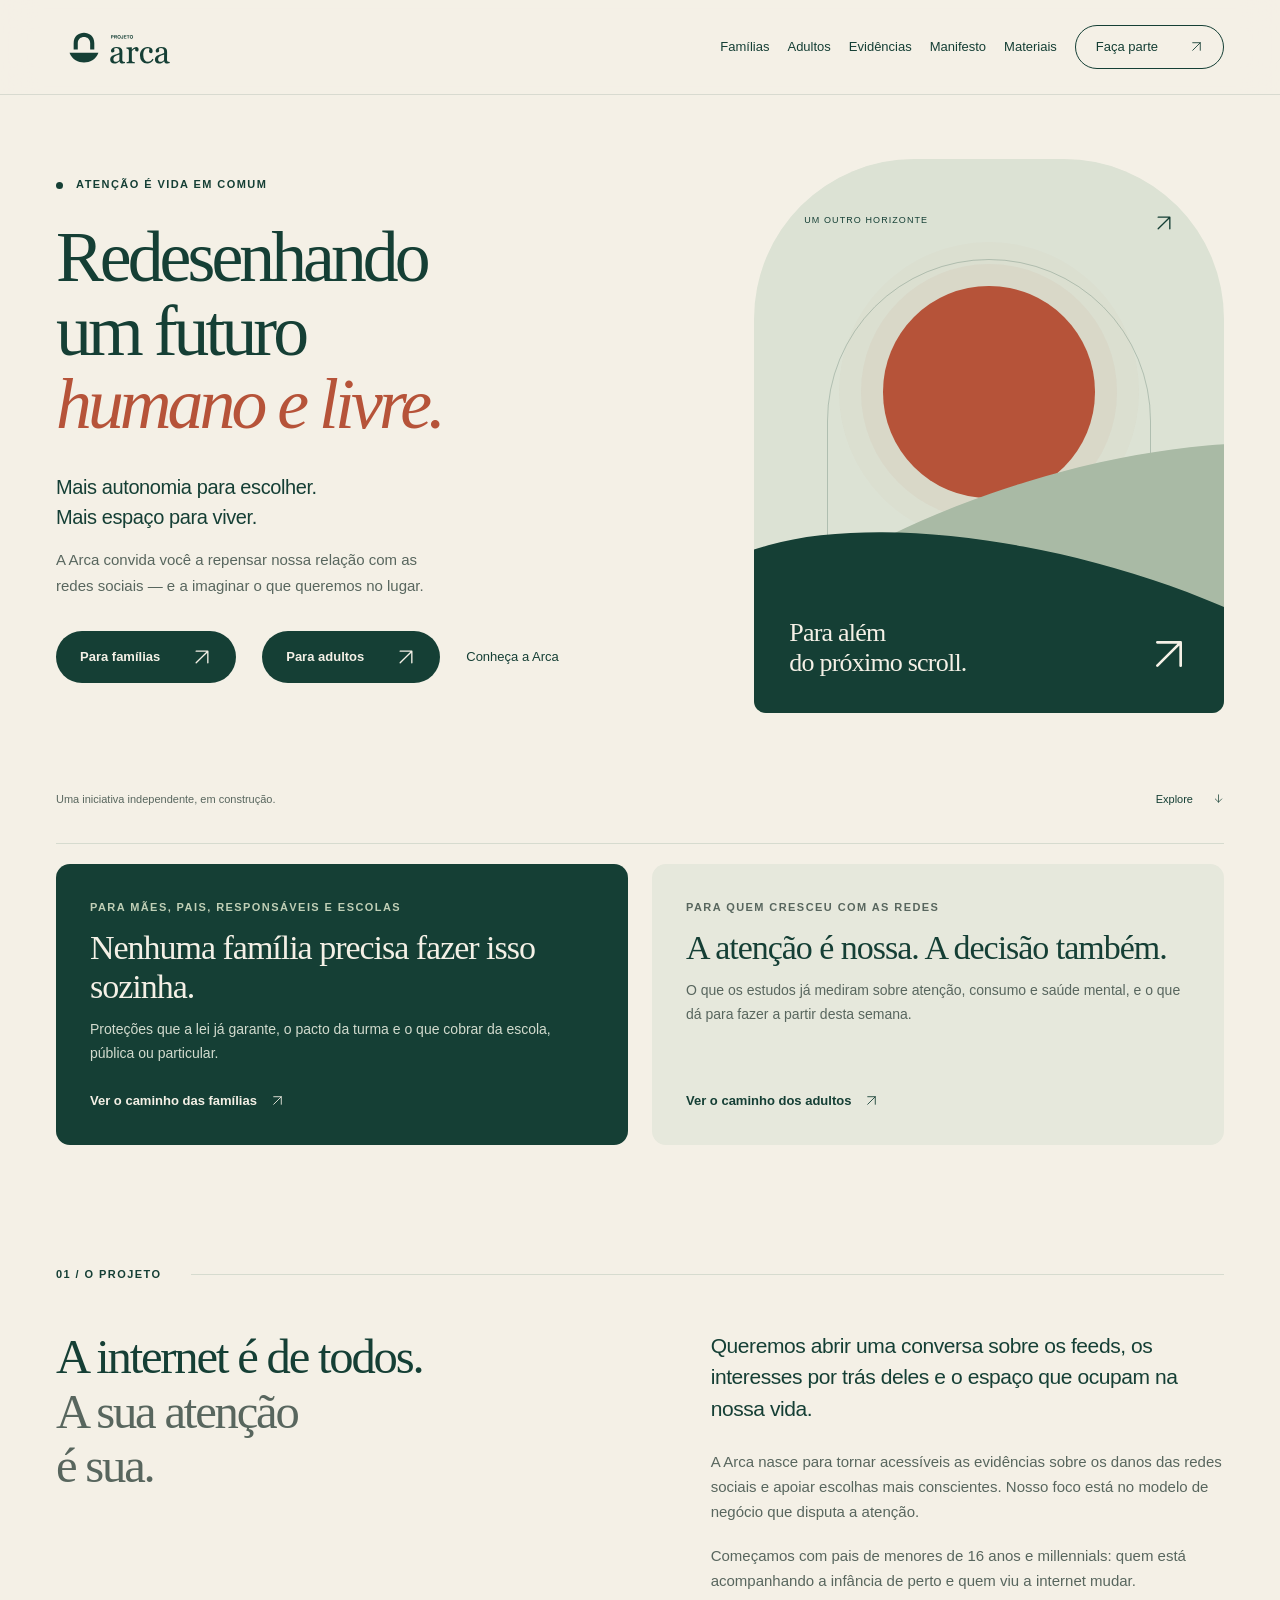
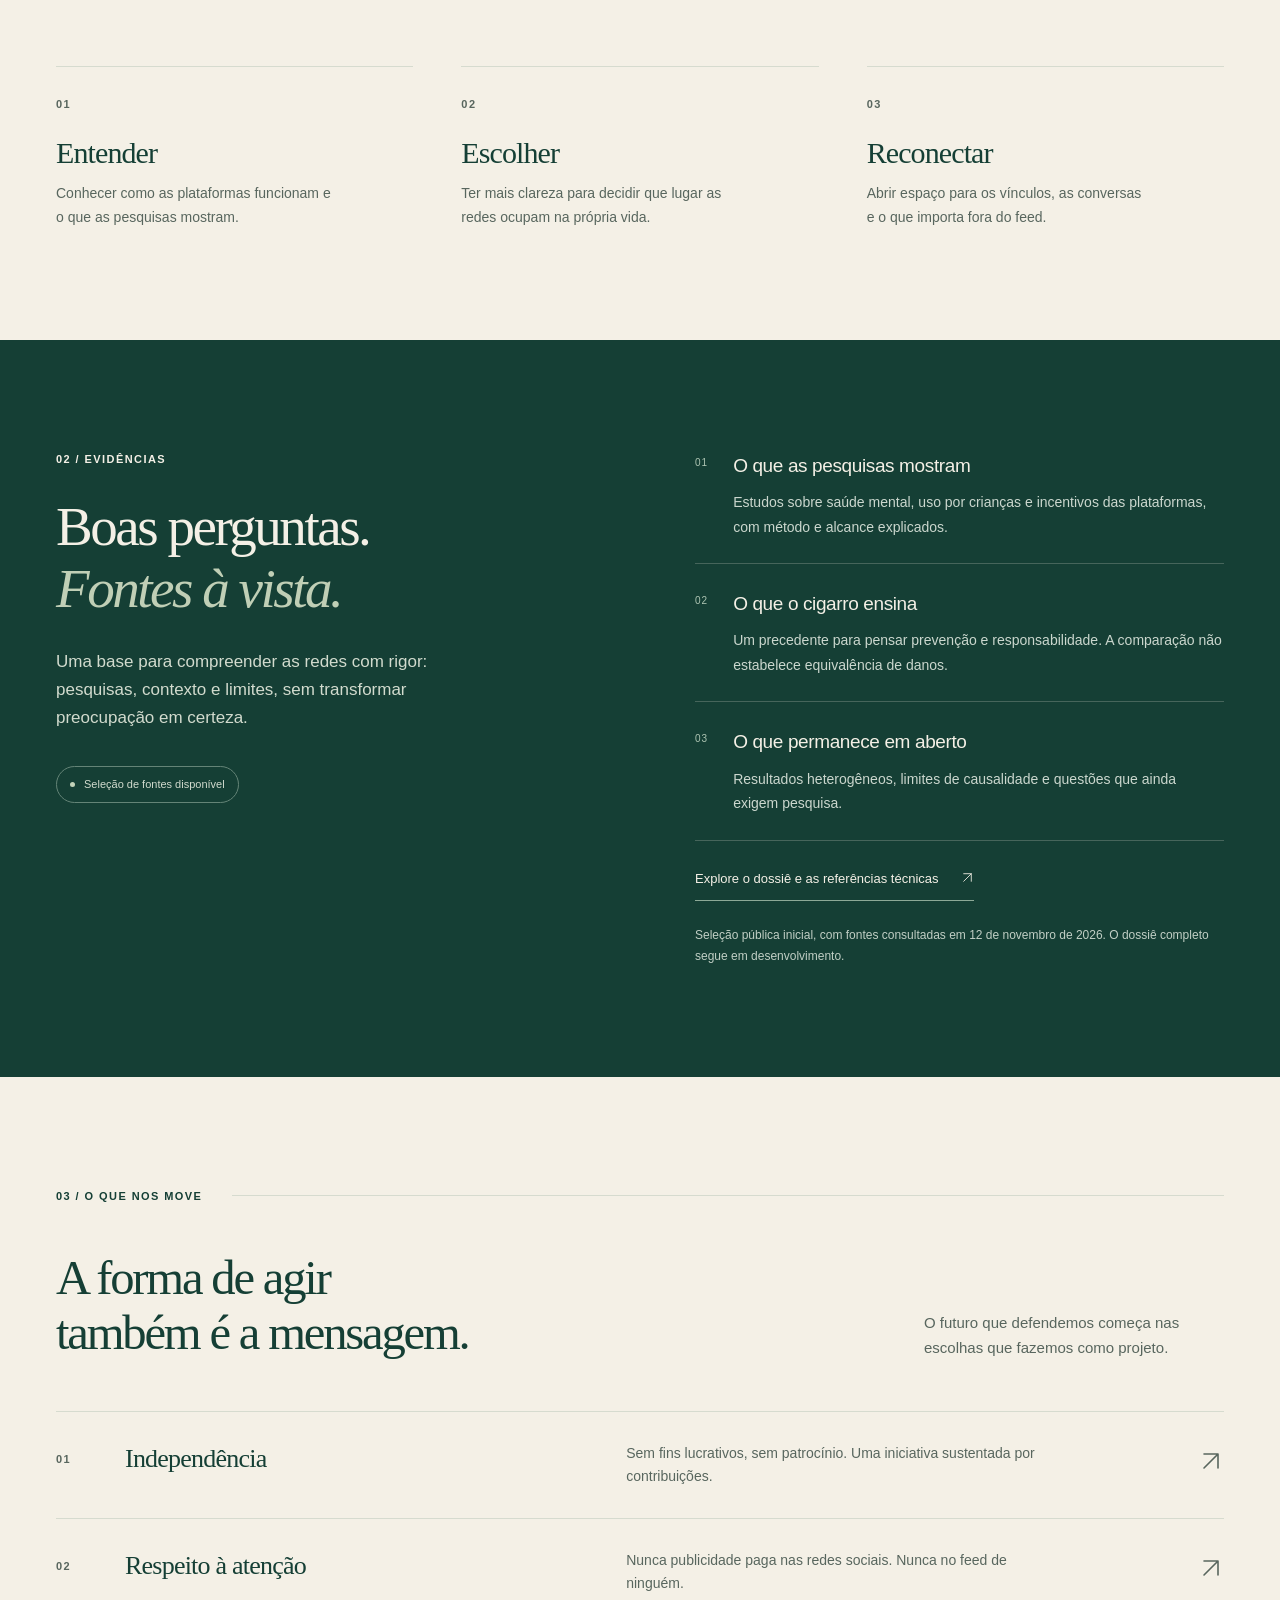
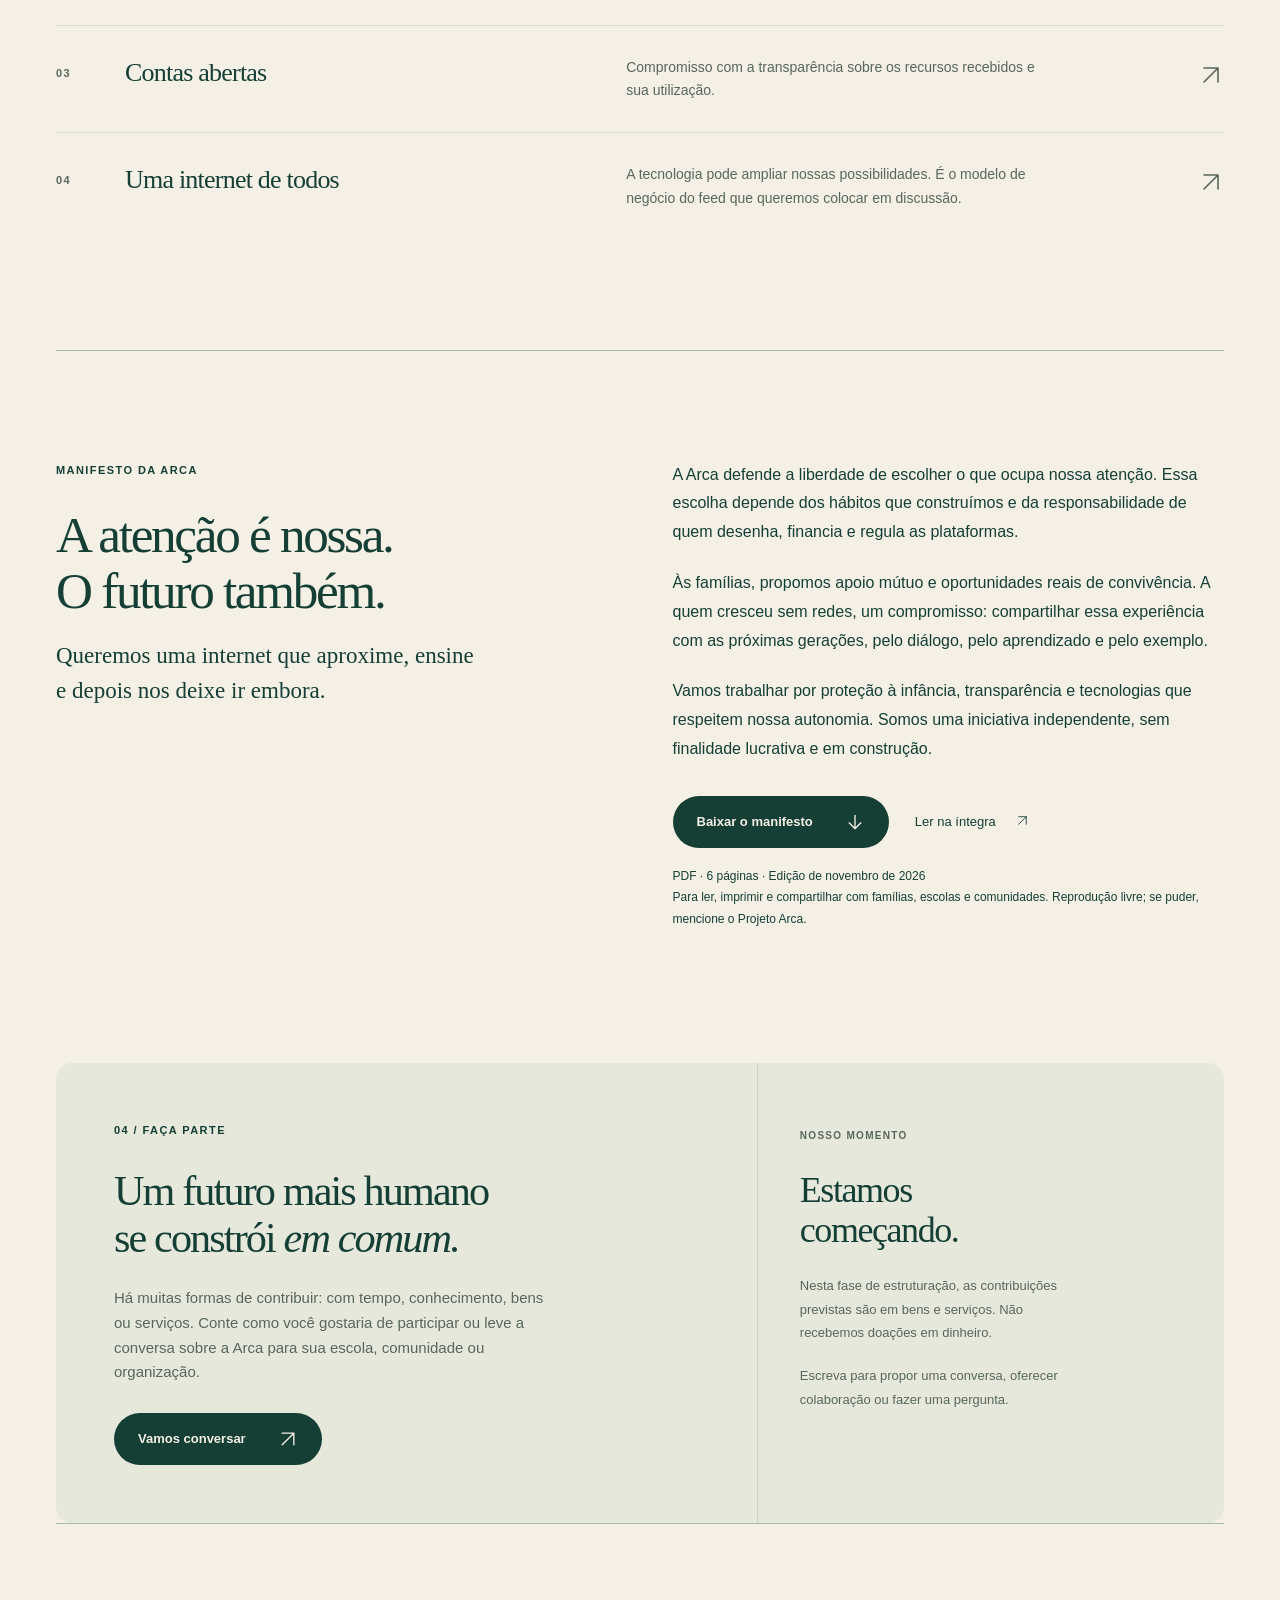
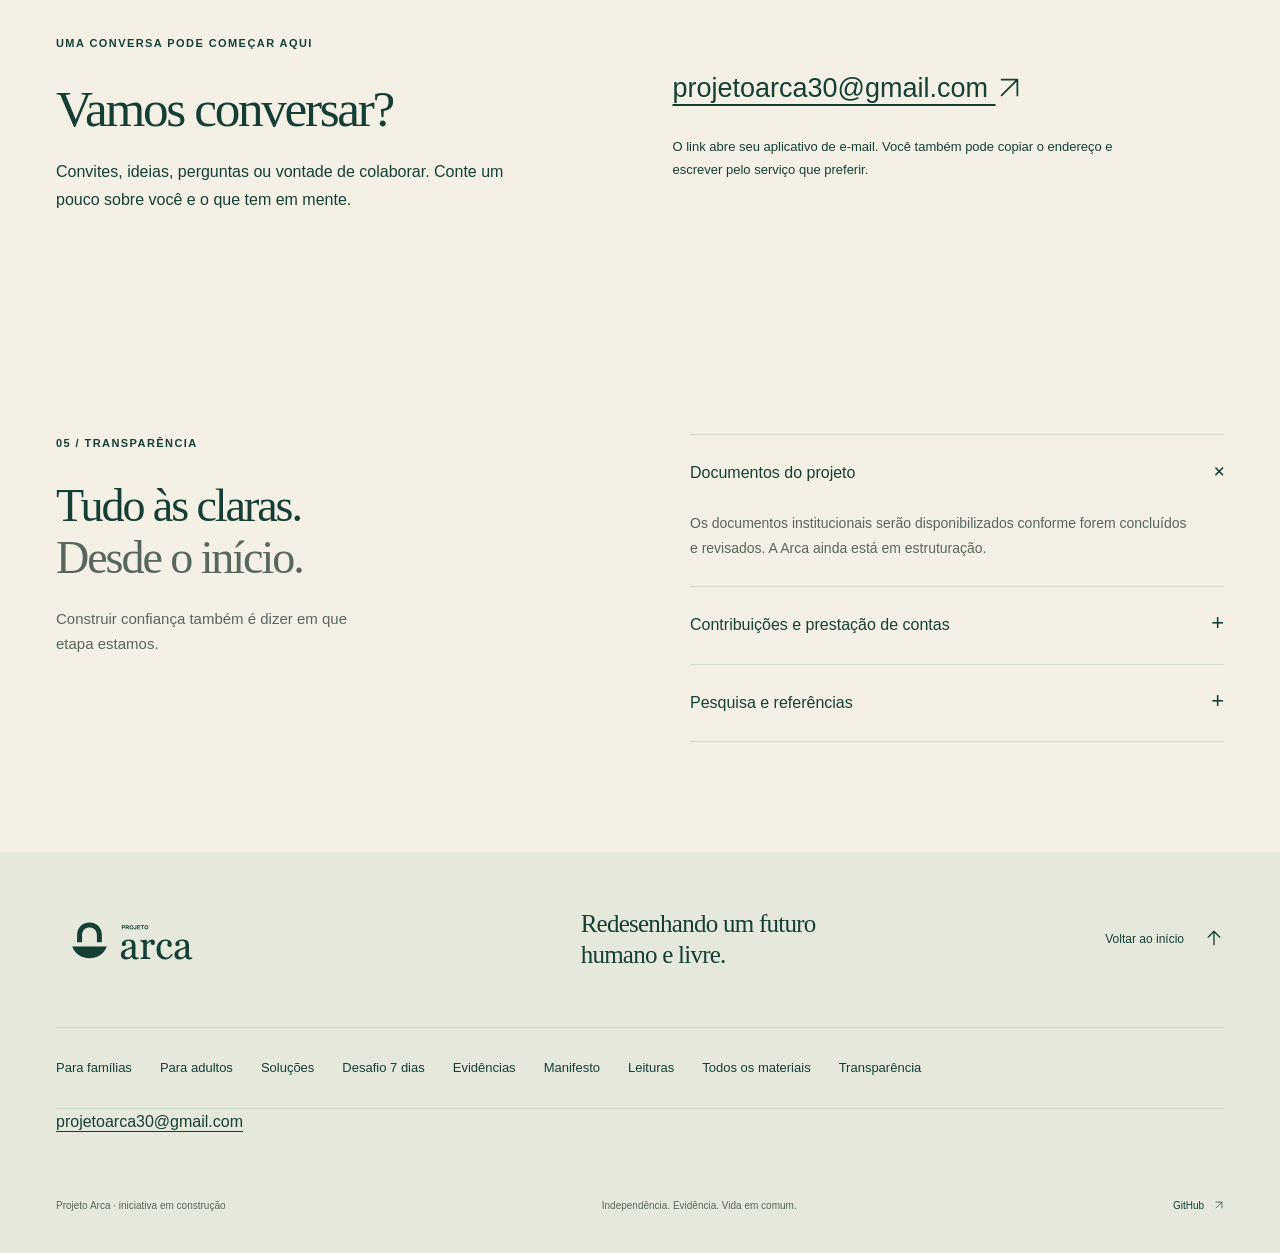
==== commit 01dcf7fb: "Publica a página Soluções, versão pública do mapa de soluções Ações por esfera com evidência marcada" ====
--- a/index.html
+++ b/index.html
@@ -13,8 +13,8 @@
 <meta name="theme-color" content="#153F35">
 <link rel="canonical" href="https://projetoarca.github.io/">
 <link rel="icon" href="assets/favicon.svg" type="image/svg+xml">
-<link rel="stylesheet" href="assets/site.css?v=20261112-hubs">
-<script src="assets/site.js?v=20261112-hubs" defer></script>
+<link rel="stylesheet" href="assets/site.css?v=20261112-solucoes">
+<script src="assets/site.js?v=20261112-solucoes" defer></script>
 </head>
 <body>
 <a class="skip" href="#conteudo">Pular para o conteúdo</a>
@@ -80,6 +80,6 @@
     <details><summary>Pesquisa e referências <span aria-hidden="true">+</span></summary><p>A <a href="evidencias.html">seleção pública de evidências</a> apresenta referências técnicas, métodos e limitações. O dossiê completo segue em desenvolvimento.</p></details>
   </div></div></section>
 </main>
-<footer class="footer"><div class="wrap"><div class="footer-top"><a class="footer-brand" href="#topo" aria-label="Projeto Arca, voltar ao início"><img src="assets/logo-verde.svg" width="188" height="71" alt="Projeto Arca"></a><p>Redesenhando um futuro<br>humano e livre.</p><a class="back-top" href="#topo">Voltar ao início <span aria-hidden="true"><svg class="ui-icon" viewBox="0 0 24 24" aria-hidden="true" focusable="false"><path d="M12 20V4m-7 7 7-7 7 7"/></svg></span></a></div><nav class="footer-links" aria-label="Mapa do site"><a href="familias.html">Para famílias</a><a href="adultos.html">Para adultos</a><a href="evidencias.html">Evidências</a><a href="manifesto.html">Manifesto</a><a href="leituras.html">Leituras</a><a href="recursos.html">Todos os materiais</a><a href="index.html#transparencia">Transparência</a></nav><div class="footer-contact"><a href="mailto:projetoarca30@gmail.com">projetoarca30@gmail.com</a></div><div class="footer-bottom"><span>Projeto Arca · iniciativa em construção</span><span>Independência. Evidência. Vida em comum.</span><a href="https://github.com/projetoarca">GitHub <span aria-hidden="true"><svg class="ui-icon" viewBox="0 0 24 24" aria-hidden="true" focusable="false"><path d="M5 19 19 5M5 5h14v14"/></svg></span></a></div></div></footer>
+<footer class="footer"><div class="wrap"><div class="footer-top"><a class="footer-brand" href="#topo" aria-label="Projeto Arca, voltar ao início"><img src="assets/logo-verde.svg" width="188" height="71" alt="Projeto Arca"></a><p>Redesenhando um futuro<br>humano e livre.</p><a class="back-top" href="#topo">Voltar ao início <span aria-hidden="true"><svg class="ui-icon" viewBox="0 0 24 24" aria-hidden="true" focusable="false"><path d="M12 20V4m-7 7 7-7 7 7"/></svg></span></a></div><nav class="footer-links" aria-label="Mapa do site"><a href="familias.html">Para famílias</a><a href="adultos.html">Para adultos</a><a href="solucoes.html">Soluções</a><a href="desafio.html">Desafio 7 dias</a><a href="evidencias.html">Evidências</a><a href="manifesto.html">Manifesto</a><a href="leituras.html">Leituras</a><a href="recursos.html">Todos os materiais</a><a href="index.html#transparencia">Transparência</a></nav><div class="footer-contact"><a href="mailto:projetoarca30@gmail.com">projetoarca30@gmail.com</a></div><div class="footer-bottom"><span>Projeto Arca · iniciativa em construção</span><span>Independência. Evidência. Vida em comum.</span><a href="https://github.com/projetoarca">GitHub <span aria-hidden="true"><svg class="ui-icon" viewBox="0 0 24 24" aria-hidden="true" focusable="false"><path d="M5 19 19 5M5 5h14v14"/></svg></span></a></div></div></footer>
 </body>
 </html>
--- a/assets/site.css
+++ b/assets/site.css
@@ -41,3 +41,12 @@
 .footer-links{display:flex;flex-wrap:wrap;gap:6px 28px;padding:18px 0;border-bottom:1px solid #c9d1c1;font-size:13px}.footer-links a{min-height:44px;display:flex;align-items:center}.footer-links a:hover{text-decoration:underline}
 .paths{display:grid;grid-template-columns:1fr 1fr;gap:24px;padding-block:20px 10px}.path-card{display:flex;flex-direction:column;gap:12px;padding:34px;border-radius:14px;background:var(--green);color:var(--paper);transition:transform .2s}.path-card:hover{transform:translateY(-2px)}.path-card.alt{background:#e6e8dc;color:var(--green)}.path-card .entry-kicker{color:#c0cfb6}.path-card.alt .entry-kicker{color:var(--muted)}.path-card .entry-title{font-size:34px}.path-card .entry-text{color:#d2dbce}.path-card.alt .entry-text{color:var(--muted)}
 @media(max-width:760px){.entry-tiles,.start-grid,.hub-actions-grid,.paths{grid-template-columns:1fr;gap:20px}.panel-row{flex-direction:column;align-items:start}.hub-hero{padding-top:40px}.link-row{font-size:19px;flex-direction:column;align-items:start}.pill-tabs button{padding:10px 16px}.entry-tile,.path-card{padding:24px}.hub-actions{padding-block:50px}}
+.how-steps{list-style:none;padding:0;margin:34px auto 0;display:flex;flex-wrap:wrap;justify-content:center;gap:10px 30px;font-size:14px;color:var(--muted);counter-reset:how}.how-steps li{counter-increment:how;display:flex;gap:10px;align-items:center}.how-steps li:before{content:counter(how);width:24px;height:24px;border-radius:50%;background:var(--green);color:var(--paper);font-size:12px;display:grid;place-items:center;flex:none}.how-steps strong{color:var(--green);font-weight:600}
+.day-list{display:grid;gap:22px;padding:30px 0 70px;max-width:820px}.day-card{border:1px solid var(--line);border-radius:14px;padding:30px;background:#f8f5ed;scroll-margin-top:160px}.day-top{display:flex;align-items:baseline;gap:18px;flex-wrap:wrap}.day-label{font-size:11px;font-weight:700;letter-spacing:.13em;text-transform:uppercase;color:var(--clay)}.day-card h2{font-size:clamp(26px,2.6vw,34px)}.day-msg{margin-top:18px;background:#fff;border-radius:12px 12px 12px 3px;padding:18px 20px;font-size:15px;line-height:1.6;color:var(--ink);box-shadow:0 1px 0 rgba(21,63,53,.08)}.day-src{font-size:12px;color:var(--muted);margin-top:12px}.day-src a{text-decoration:underline;text-underline-offset:3px}.day-actions{display:flex;flex-wrap:wrap;align-items:center;gap:12px 26px;margin-top:20px}.copy-btn{border:0;cursor:pointer;min-height:46px}.copy-btn.is-done{background:var(--clay)}.day-license{font-size:12px;color:var(--muted);padding-bottom:60px;max-width:820px}.day-license a{text-decoration:underline}.sr-only{position:absolute;width:1px;height:1px;padding:0;margin:-1px;overflow:hidden;clip:rect(0,0,0,0);border:0}
+@media(max-width:760px){.day-card{padding:22px}.day-msg{font-size:14.5px;padding:16px}.how-steps{flex-direction:column;align-items:start;max-width:320px}}
+.sol-lead{font-size:17px;line-height:1.7;max-width:820px;color:var(--muted);margin-top:-12px}.sol-lead a,.sol-note a,.sol-table a,.sol-list a{text-decoration:underline;text-underline-offset:3px}
+.sol-table-wrap{overflow-x:auto;margin-top:28px;border:1px solid #b8c3b7;border-radius:12px}.sol-table{width:100%;border-collapse:collapse;font-size:14px;line-height:1.6}.sol-table th{text-align:left;font-size:10px;font-weight:700;letter-spacing:.1em;text-transform:uppercase;color:var(--muted);padding:14px 18px;background:#e9e9df}.sol-table td{padding:16px 18px;border-top:1px solid #d6dbcf;vertical-align:top;color:var(--ink)}.sol-table td:first-child{font-weight:600;color:var(--green);min-width:170px}
+.sol-tag{display:inline-block;font-size:10px;font-weight:700;letter-spacing:.06em;text-transform:uppercase;padding:4px 8px;border-radius:4px;white-space:nowrap}.tag-t{background:var(--green);color:var(--paper)}.tag-i{background:#a9baa5;color:var(--green)}.tag-a{border:1px dashed var(--clay);color:var(--clay)}.tag-l{background:#e9e9df;color:var(--green);border:1px solid #b8c3b7}
+.sol-legend{list-style:none;padding:0;margin:26px 0 0;display:flex;flex-wrap:wrap;gap:10px 26px;font-size:13px;color:var(--muted)}.sol-legend li{display:flex;align-items:center;gap:10px}
+.sol-note{font-size:14px;line-height:1.8;color:var(--muted);max-width:900px;margin-top:22px}.sol-list{font-size:15px;line-height:1.8;max-width:900px;padding-left:20px}.sol-list li+li{margin-top:12px}.sol-section{border-top:1px solid #d6dbcf}
+@media(max-width:760px){.sol-table{font-size:13px}.sol-table td,.sol-table th{padding:12px}.sol-table td:first-child{min-width:130px}.sol-lead{font-size:16px}}
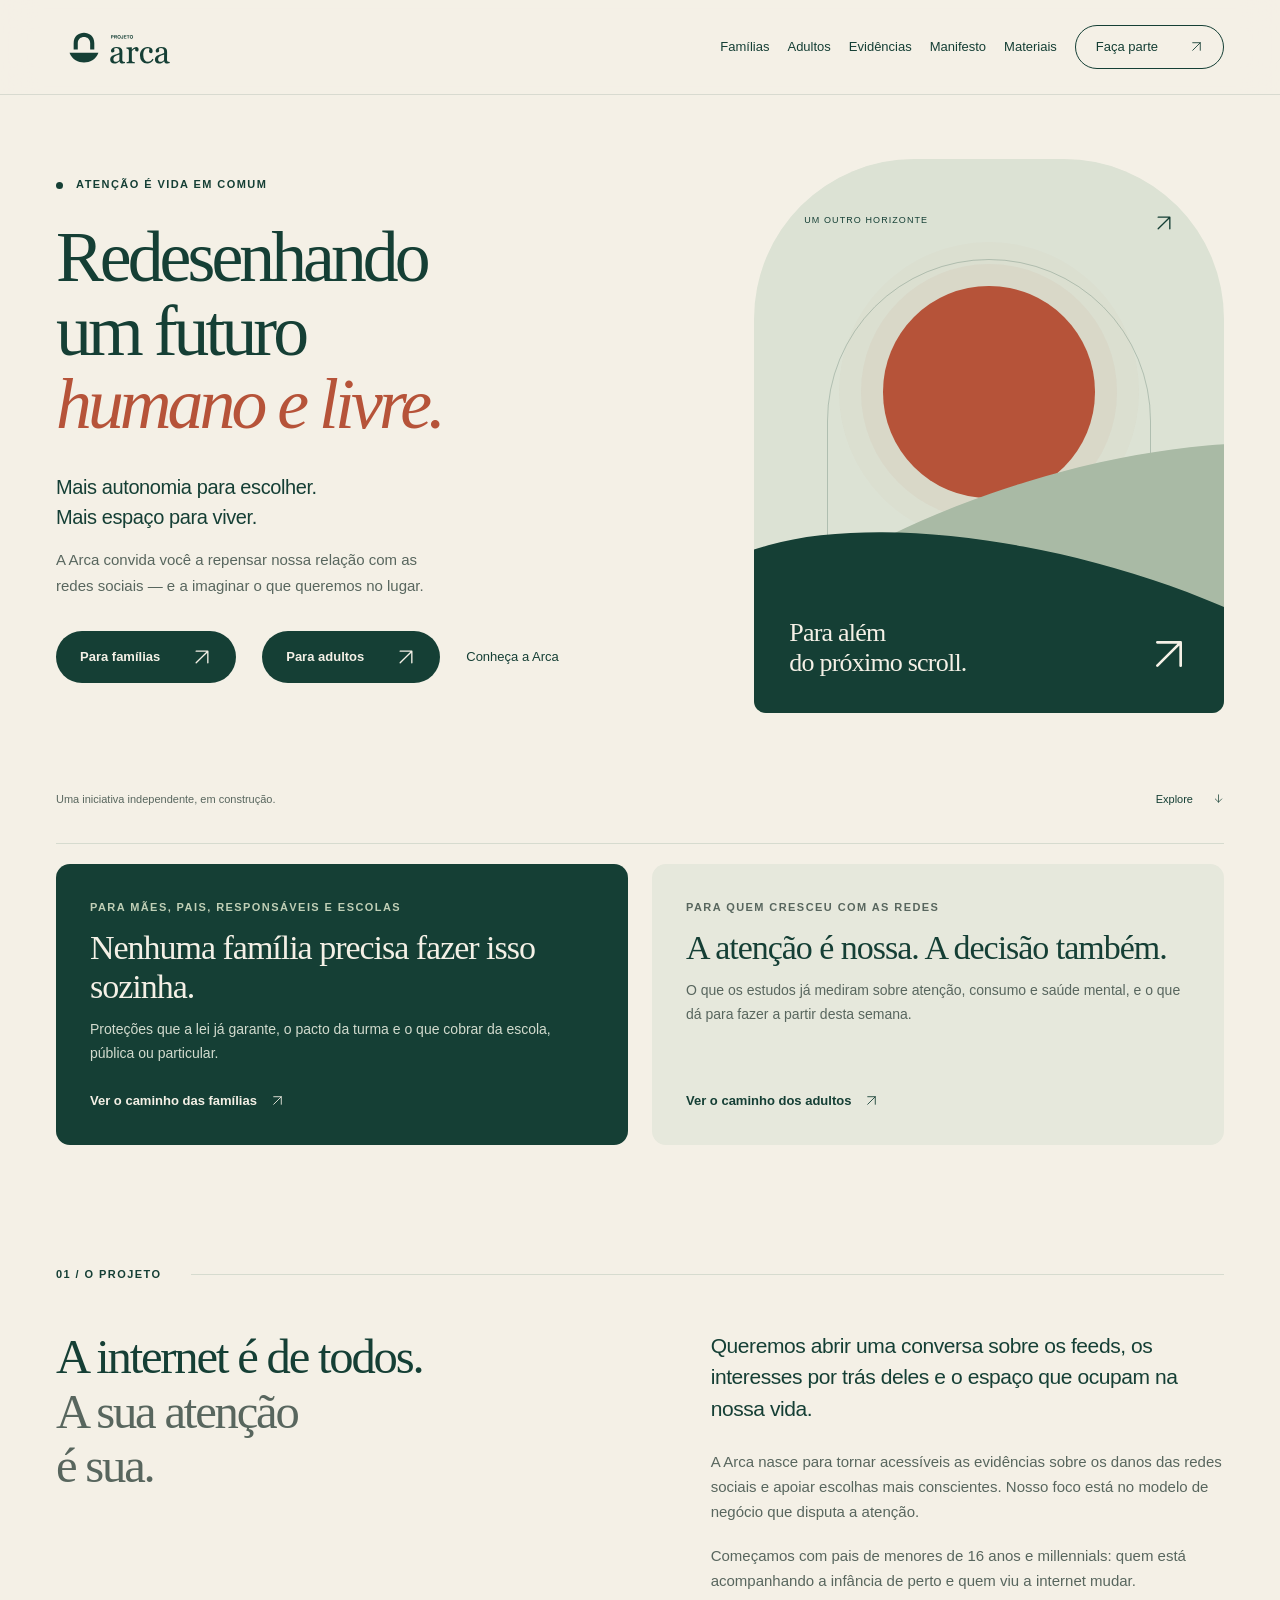
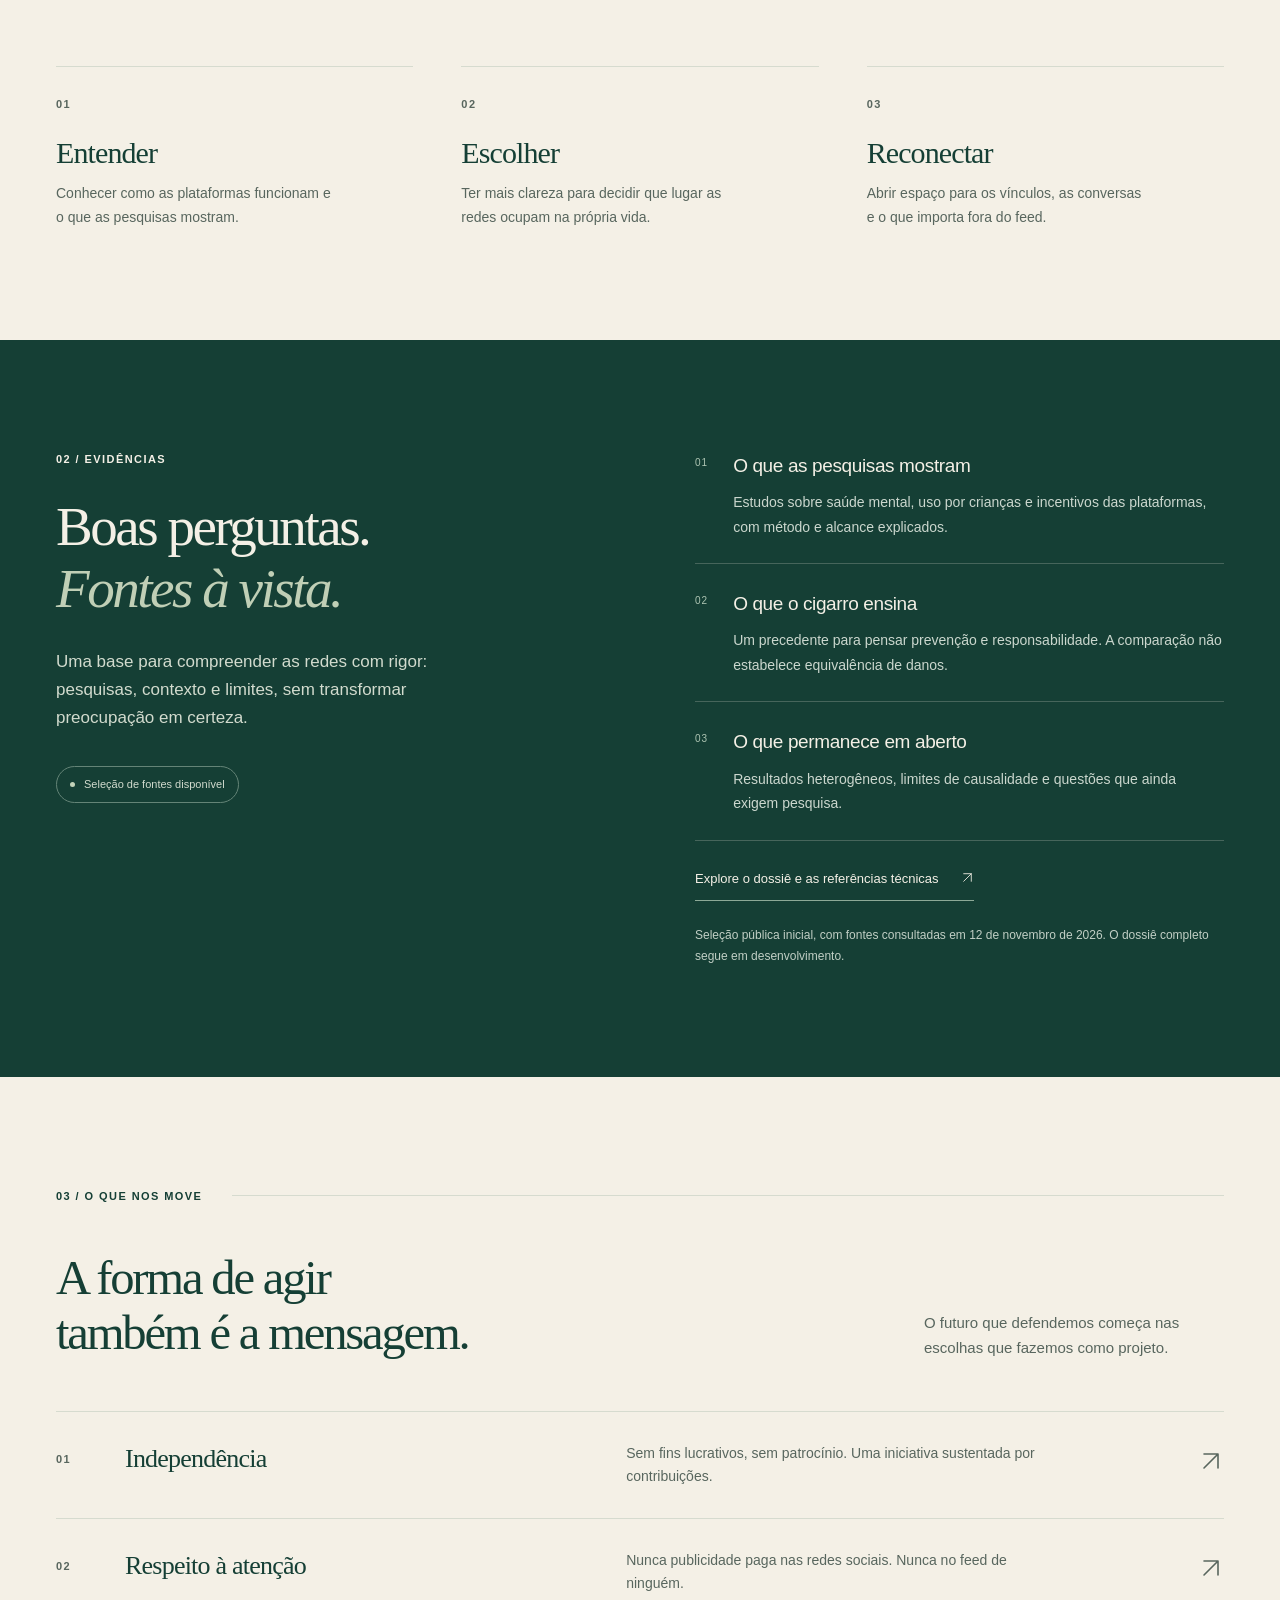
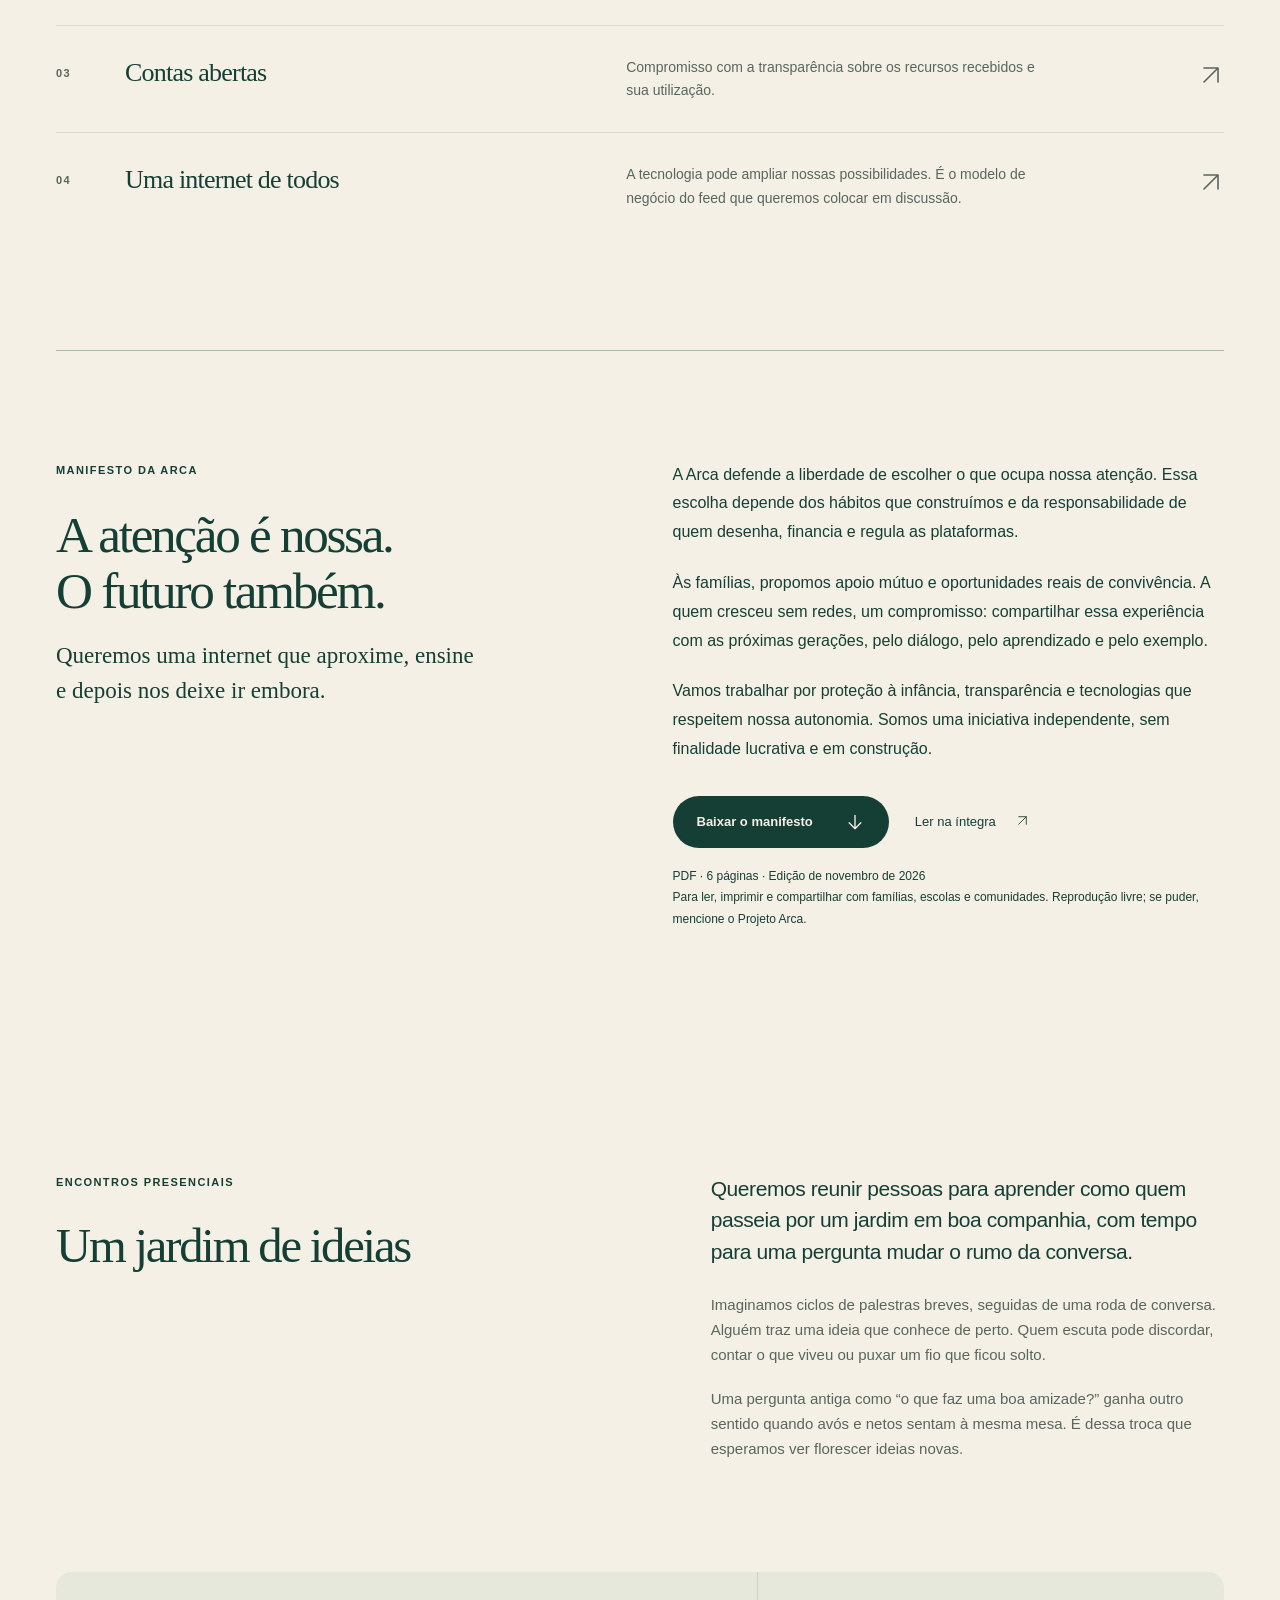
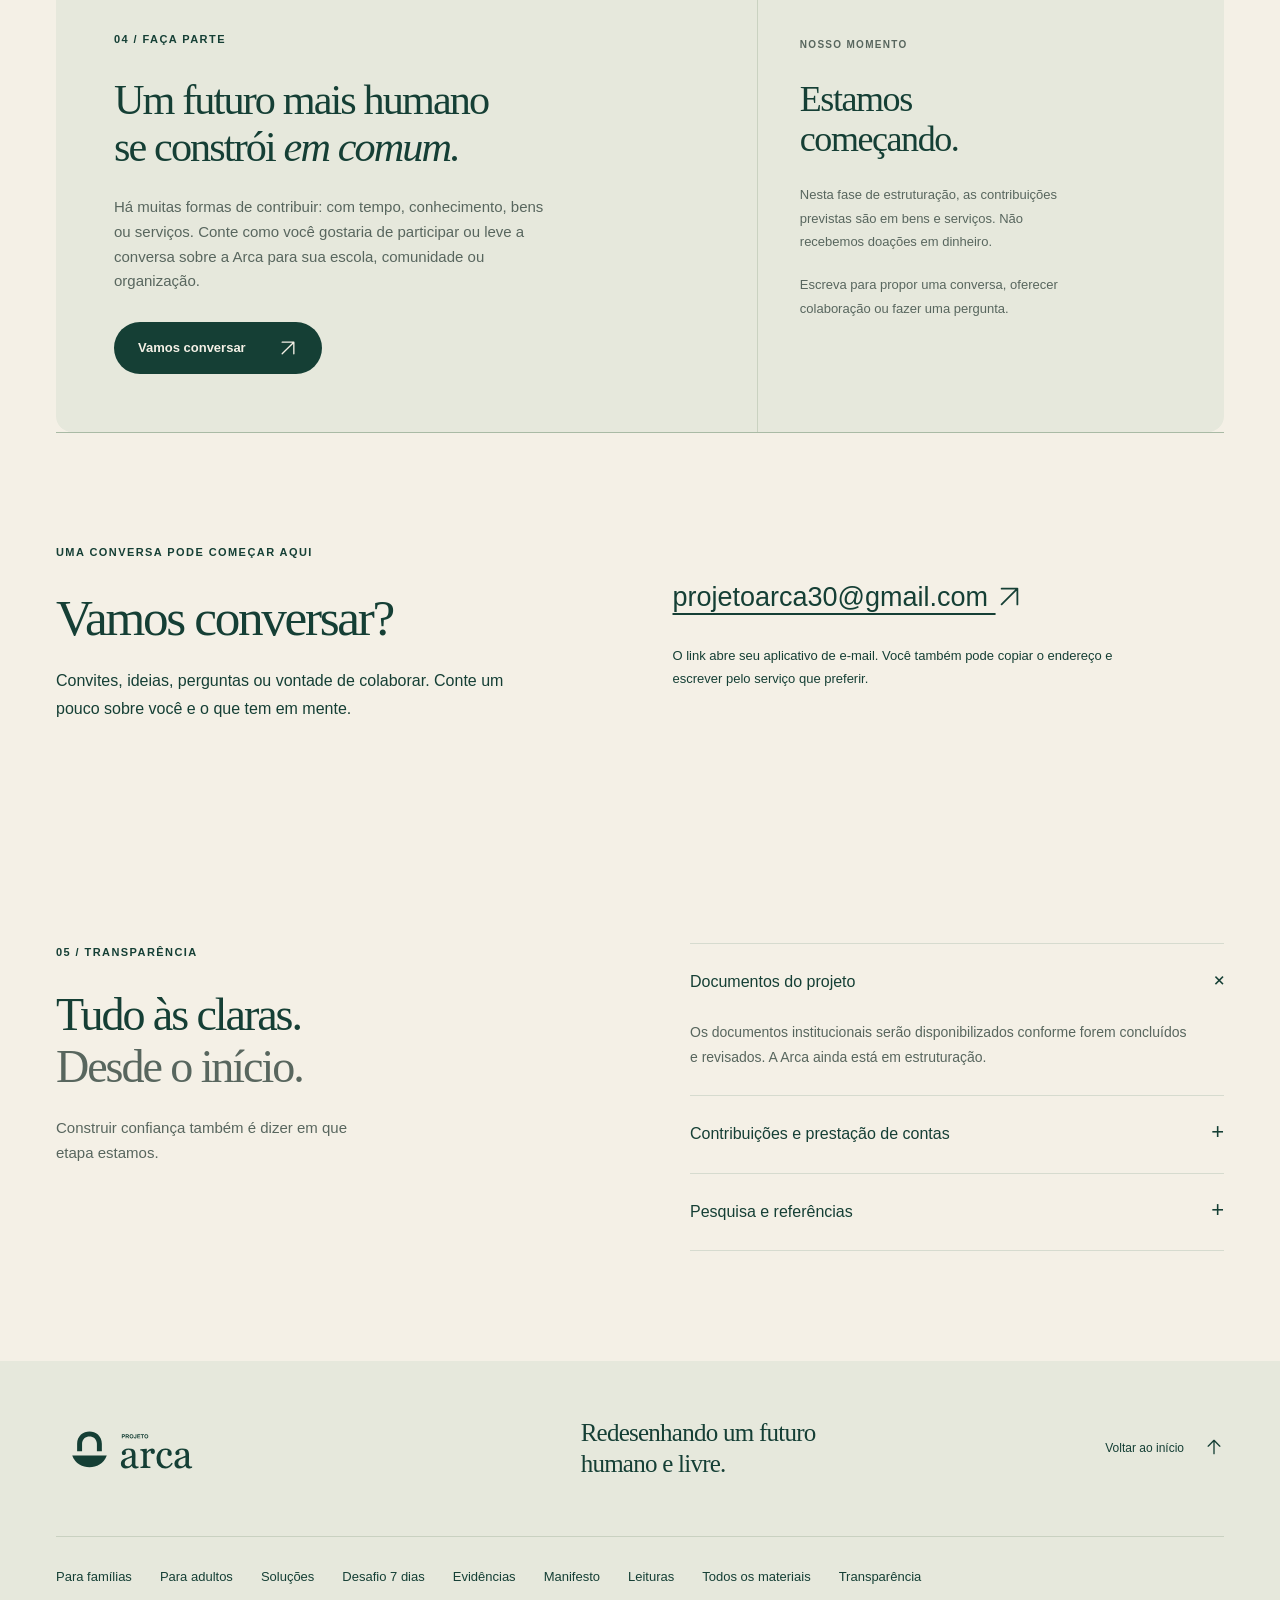
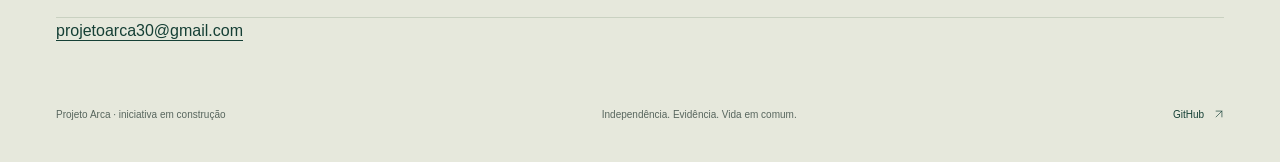
==== commit 97ce54f8: "Apresenta os encontros presenciais como horizonte da Arca" ====
--- a/index.html
+++ b/index.html
@@ -66,6 +66,17 @@
 
   <section class="manifesto-summary section wrap" id="manifesto" aria-labelledby="manifesto-title"><div class="manifesto-summary-heading"><p class="eyebrow">Manifesto da Arca</p><h2 id="manifesto-title">A atenção é nossa.<br>O futuro também.</h2><p class="manifesto-lead">Queremos uma internet que aproxime, ensine e depois nos deixe ir embora.</p></div><div class="manifesto-summary-copy"><p>A Arca defende a liberdade de escolher o que ocupa nossa atenção. Essa escolha depende dos hábitos que construímos e da responsabilidade de quem desenha, financia e regula as plataformas.</p><p>Às famílias, propomos apoio mútuo e oportunidades reais de convivência. A quem cresceu sem redes, um compromisso: compartilhar essa experiência com as próximas gerações, pelo diálogo, pelo aprendizado e pelo exemplo.</p><p>Vamos trabalhar por proteção à infância, transparência e tecnologias que respeitem nossa autonomia. Somos uma iniciativa independente, sem finalidade lucrativa e em construção.</p><div class="actions"><a class="button" href="downloads/manifesto-arca.pdf" download>Baixar o manifesto <span aria-hidden="true"><svg class="ui-icon" viewBox="0 0 24 24" aria-hidden="true" focusable="false"><path d="M12 4v16m-7-7 7 7 7-7"/></svg></span></a><a class="text-link" href="manifesto.html">Ler na íntegra <span aria-hidden="true"><svg class="ui-icon" viewBox="0 0 24 24" aria-hidden="true" focusable="false"><path d="M5 19 19 5M5 5h14v14"/></svg></span></a></div><p class="download-info">PDF · 6 páginas · Edição de novembro de 2026<br>Para ler, imprimir e compartilhar com famílias, escolas e comunidades. Reprodução livre; se puder, mencione o Projeto Arca.</p></div></section>
 
+  <section class="intro section wrap" id="encontros" aria-labelledby="encontros-titulo">
+    <div class="intro-grid">
+      <div><p class="eyebrow">Encontros presenciais</p><h2 id="encontros-titulo">Um jardim de ideias</h2></div>
+      <div class="intro-copy">
+        <p class="large-copy">Queremos reunir pessoas para aprender como quem passeia por um jardim em boa companhia, com tempo para uma pergunta mudar o rumo da conversa.</p>
+        <p>Imaginamos ciclos de palestras breves, seguidas de uma roda de conversa. Alguém traz uma ideia que conhece de perto. Quem escuta pode discordar, contar o que viveu ou puxar um fio que ficou solto.</p>
+        <p>Uma pergunta antiga como “o que faz uma boa amizade?” ganha outro sentido quando avós e netos sentam à mesma mesa. É dessa troca que esperamos ver florescer ideias novas.</p>
+      </div>
+    </div>
+  </section>
+
   <section class="participation wrap" id="participacao" aria-labelledby="participation-title"><div class="participation-inner">
     <div class="participation-main"><p class="eyebrow">04 / Faça parte</p><h2 id="participation-title">Um futuro mais humano<br>se constrói <em>em comum.</em></h2><p>Há muitas formas de contribuir: com tempo, conhecimento, bens ou serviços. Conte como você gostaria de participar ou leve a conversa sobre a Arca para sua escola, comunidade ou organização.</p><a class="button" href="#contato">Vamos conversar <span aria-hidden="true"><svg class="ui-icon" viewBox="0 0 24 24" aria-hidden="true" focusable="false"><path d="M5 19 19 5M5 5h14v14"/></svg></span></a></div>
     <aside class="participation-note"><span class="note-label">NOSSO MOMENTO</span><h3>Estamos <br>começando.</h3><p>Nesta fase de estruturação, as contribuições previstas são em bens e serviços. Não recebemos doações em dinheiro.</p><p>Escreva para propor uma conversa, oferecer colaboração ou fazer uma pergunta.</p></aside>
